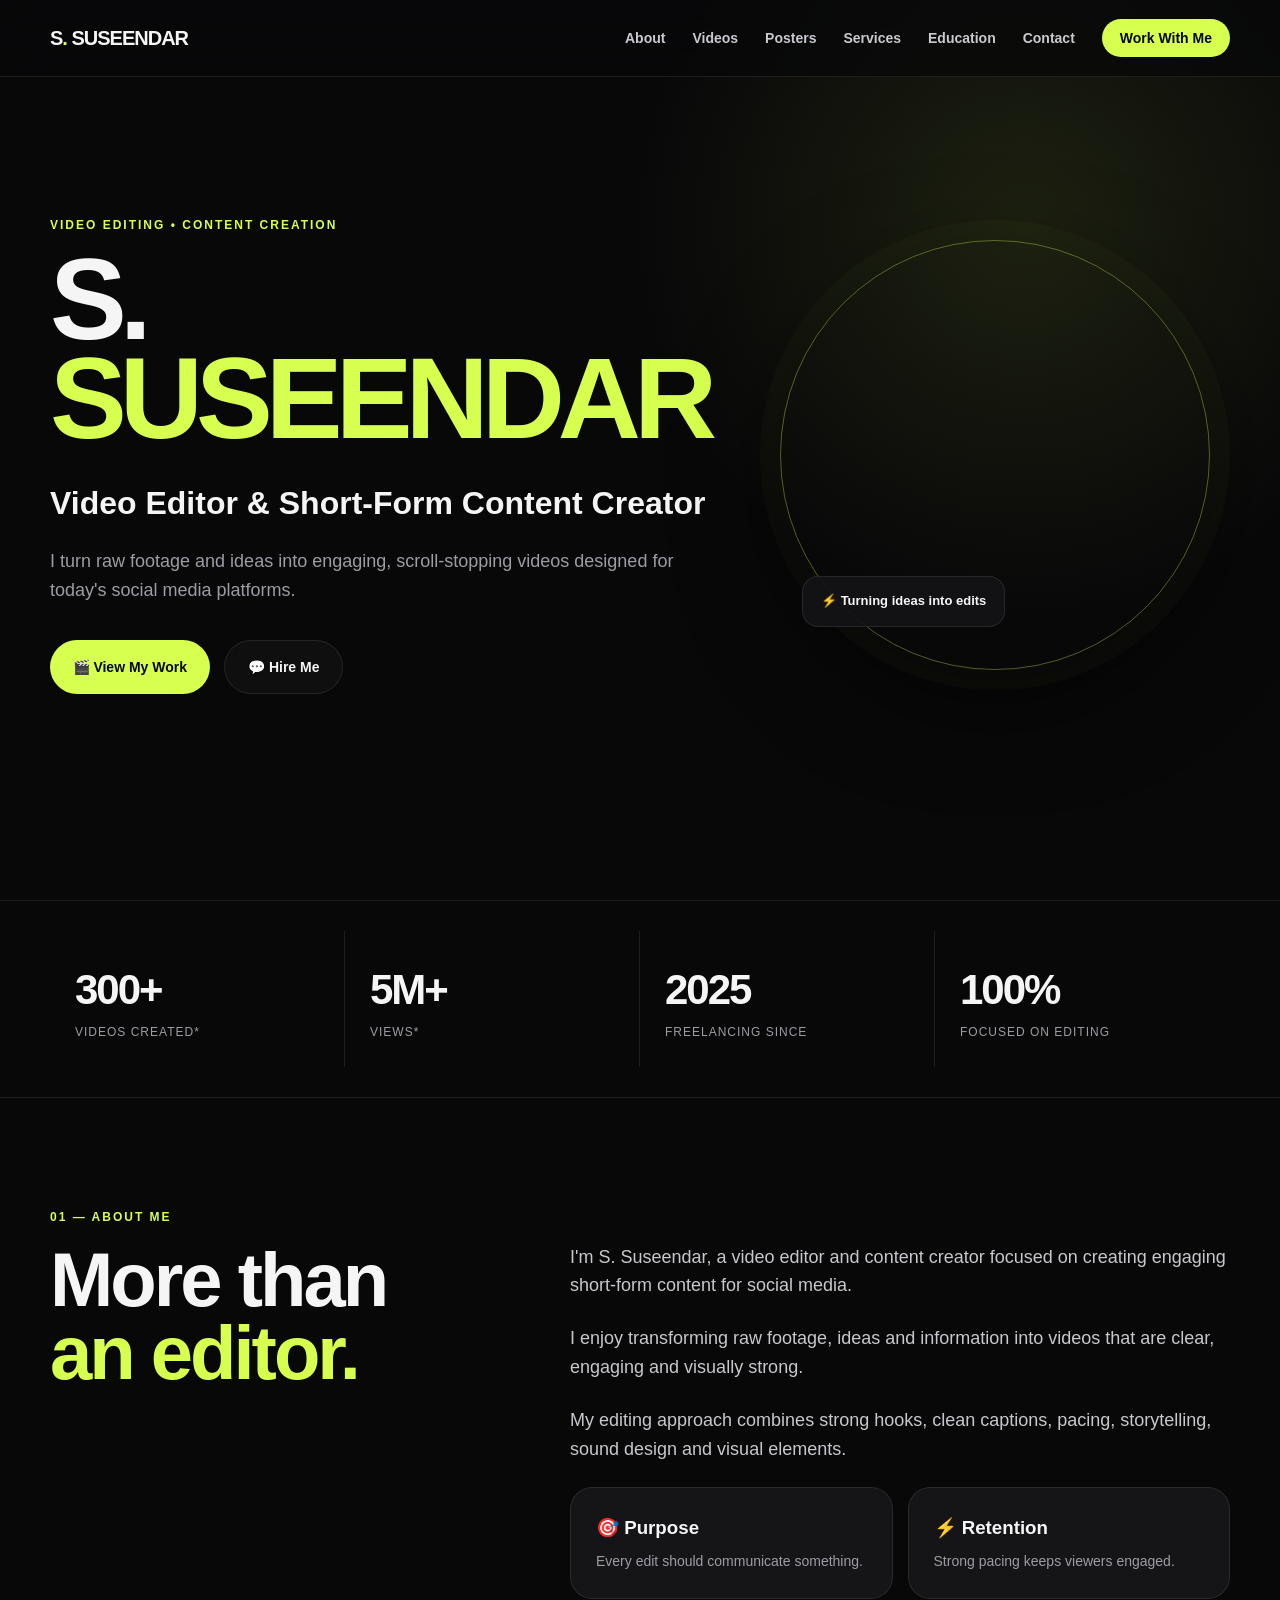
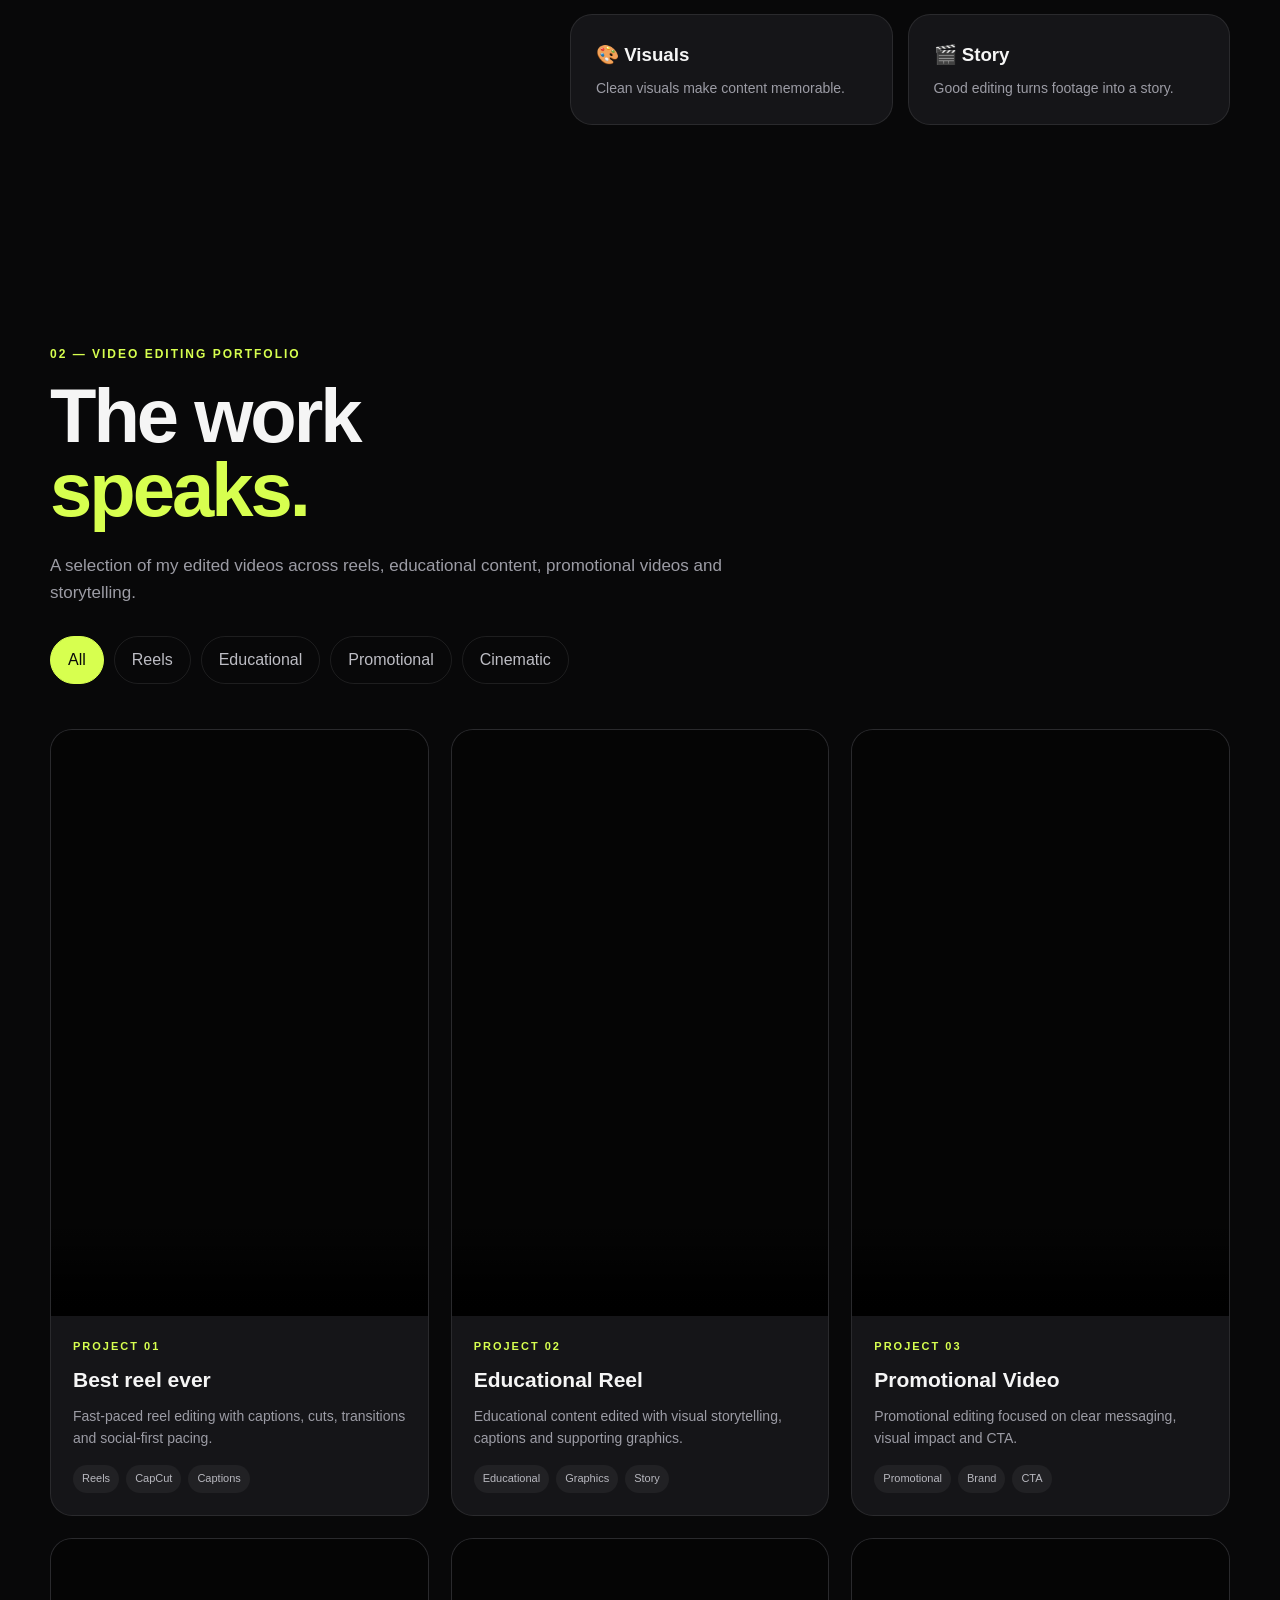
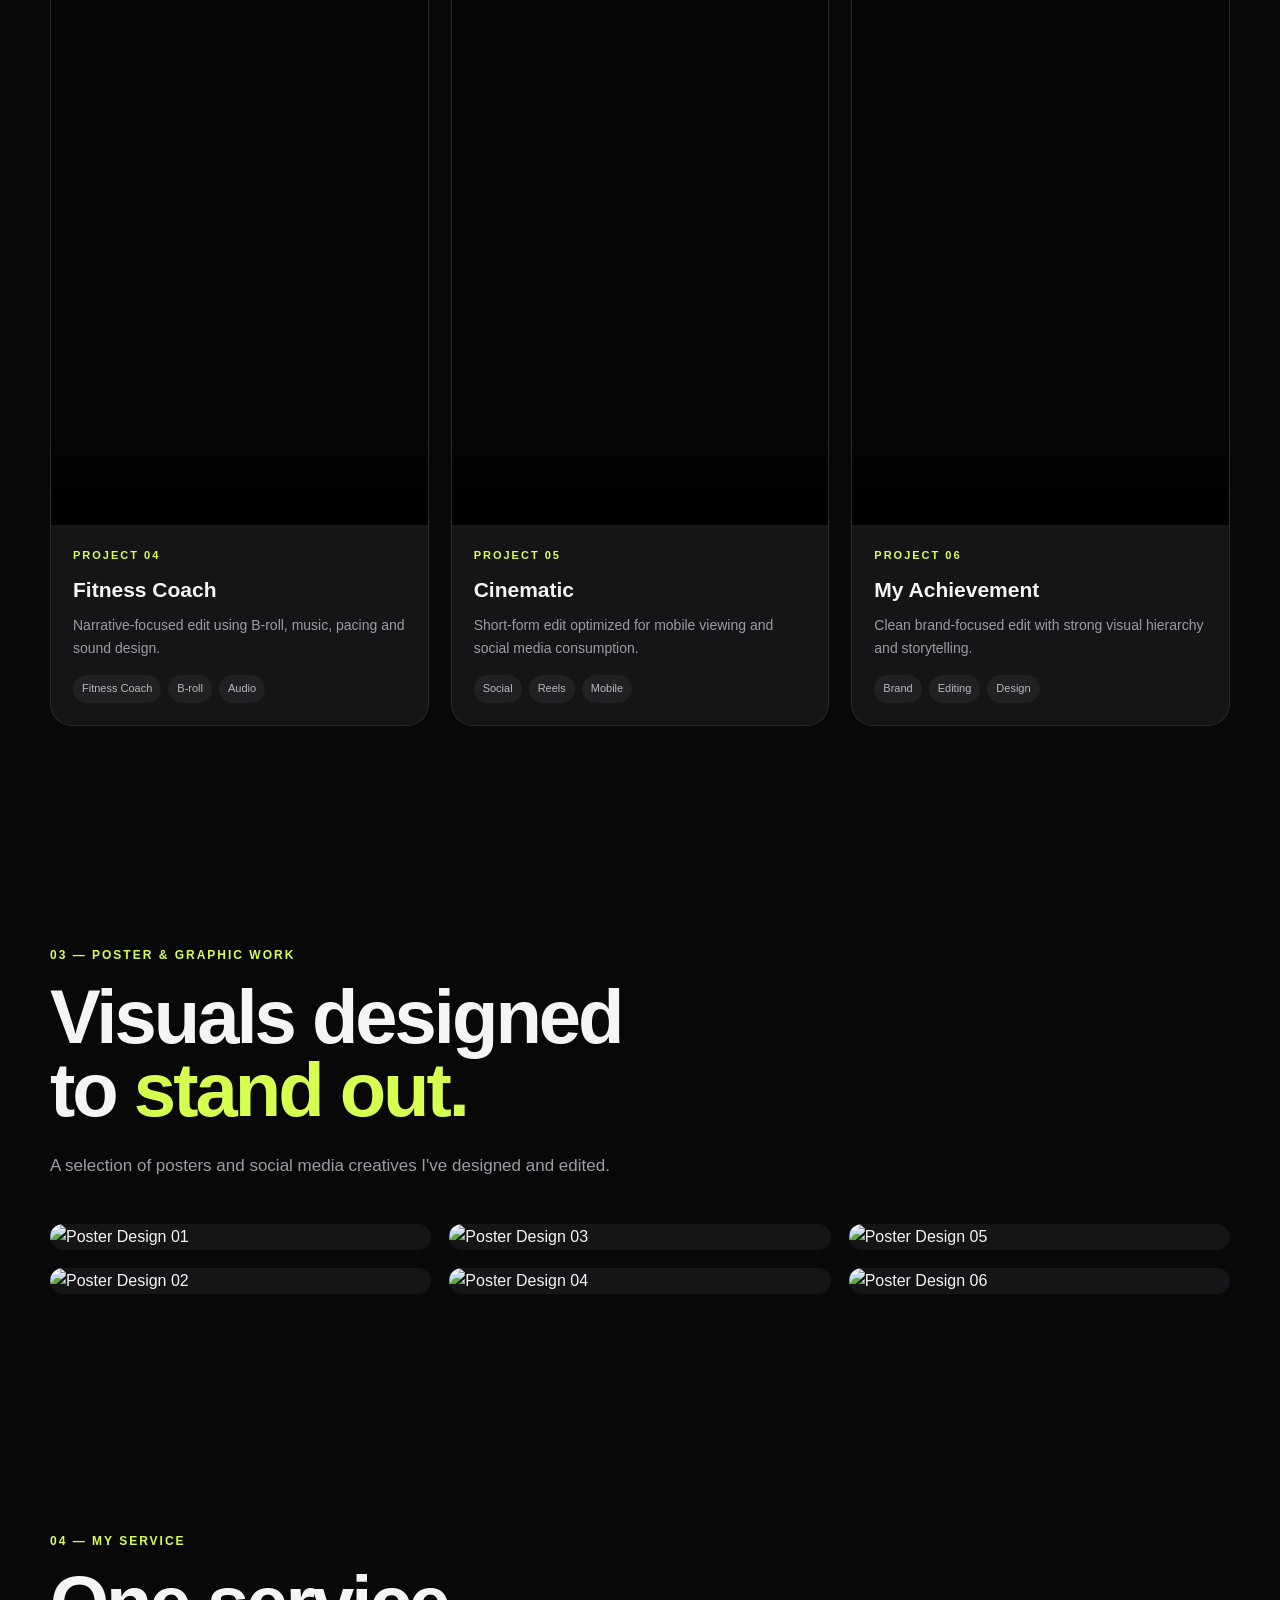
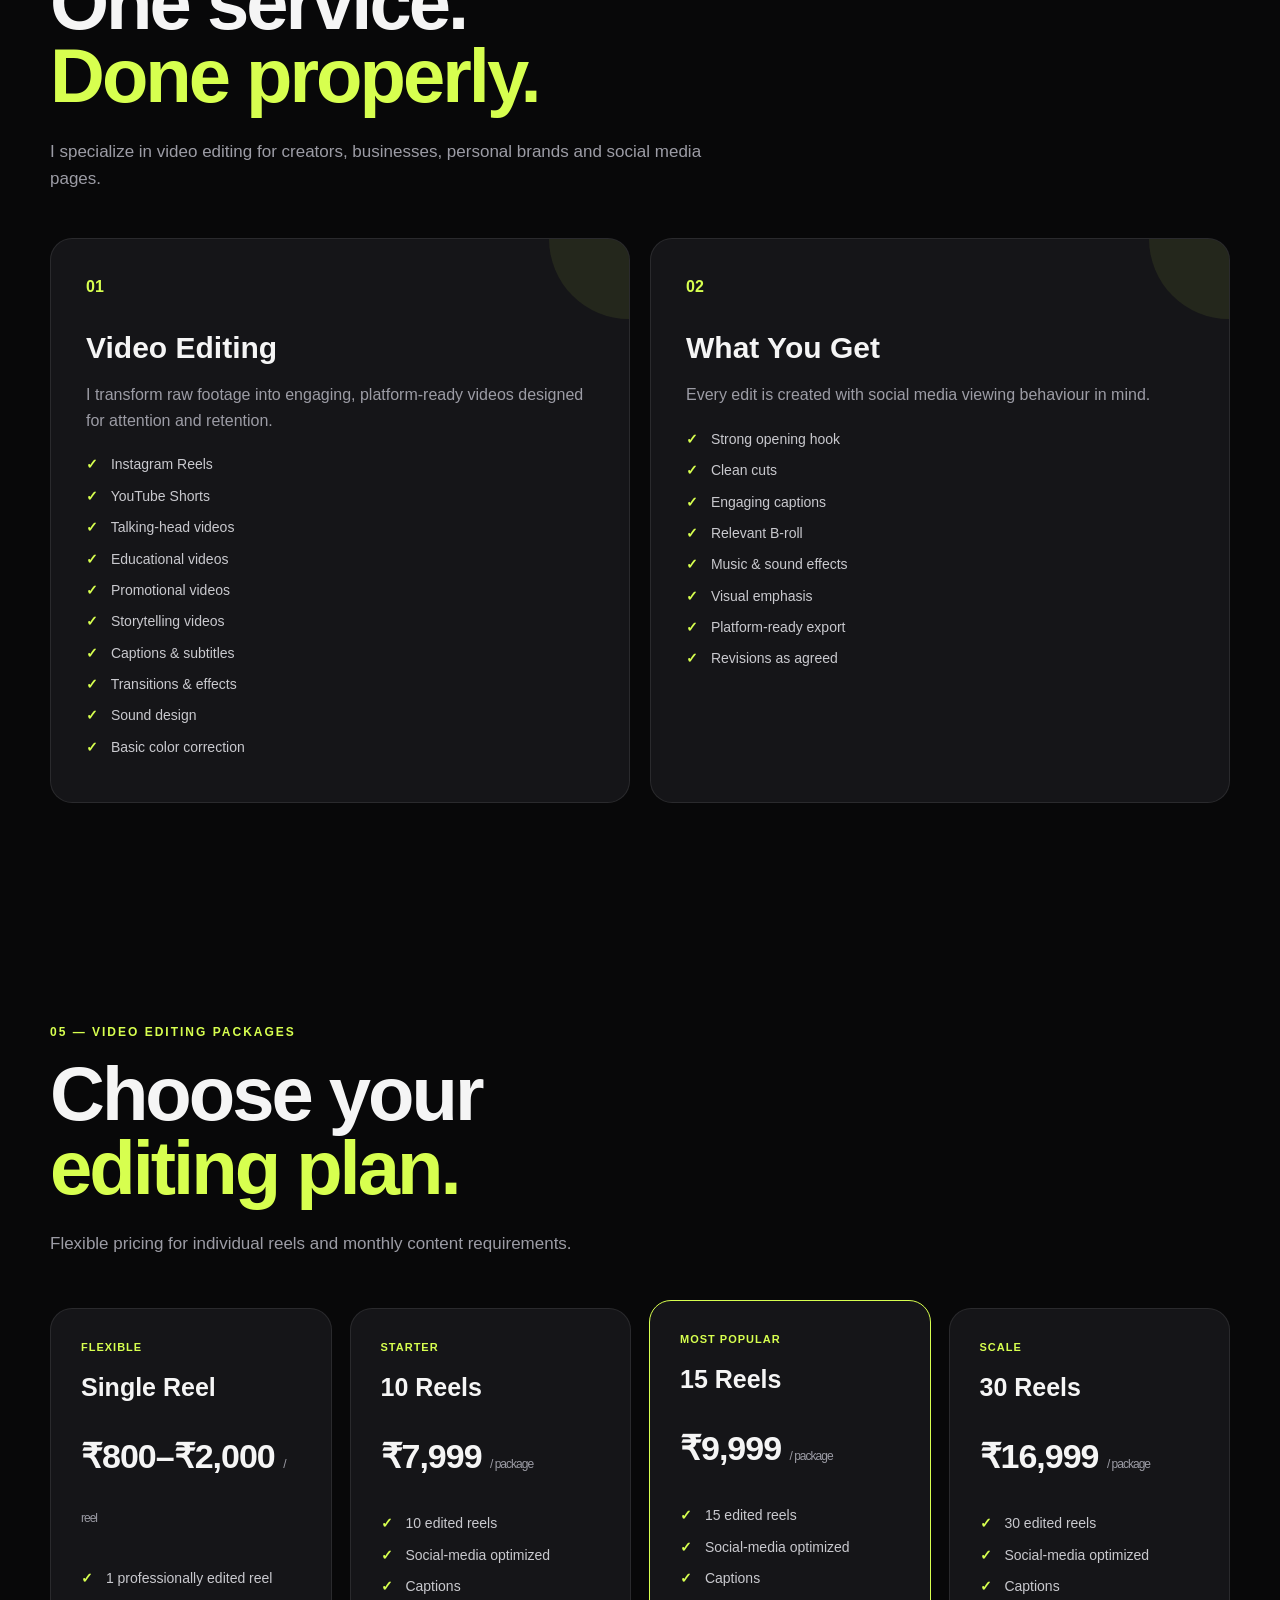
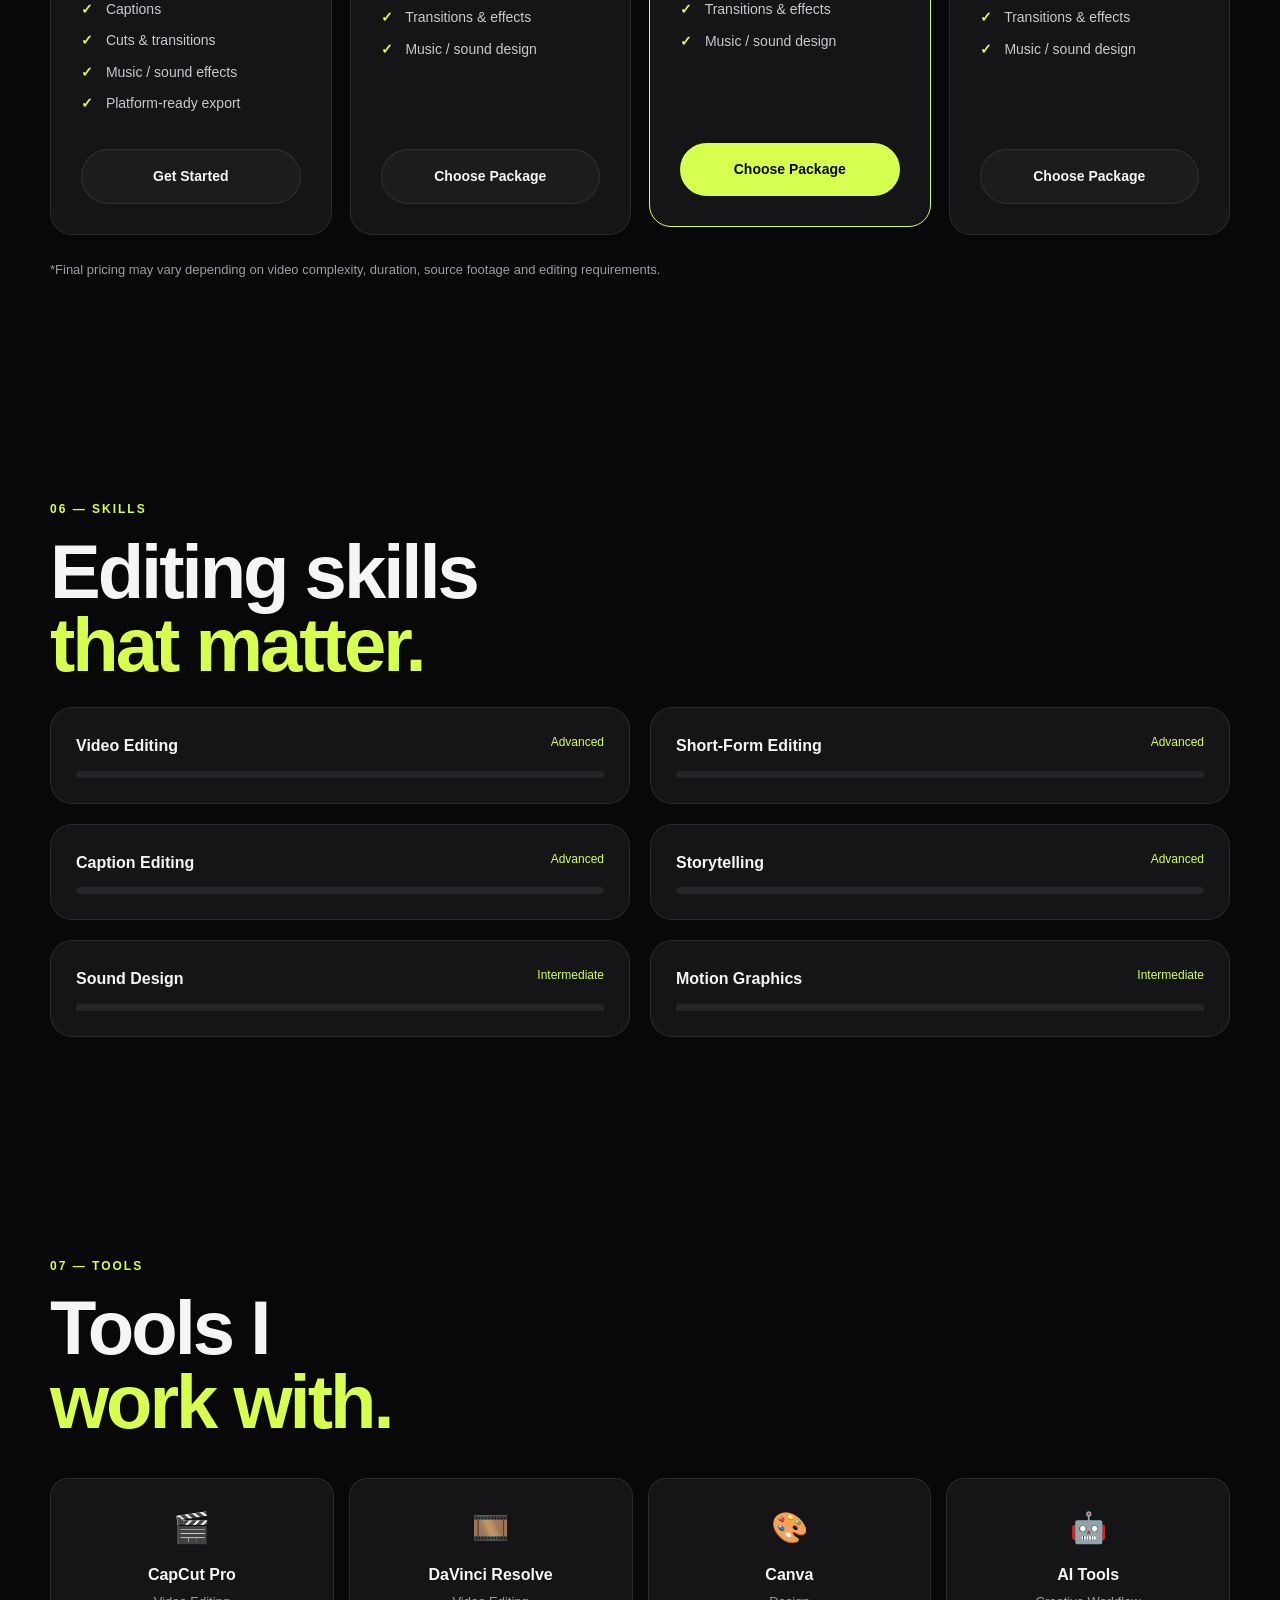
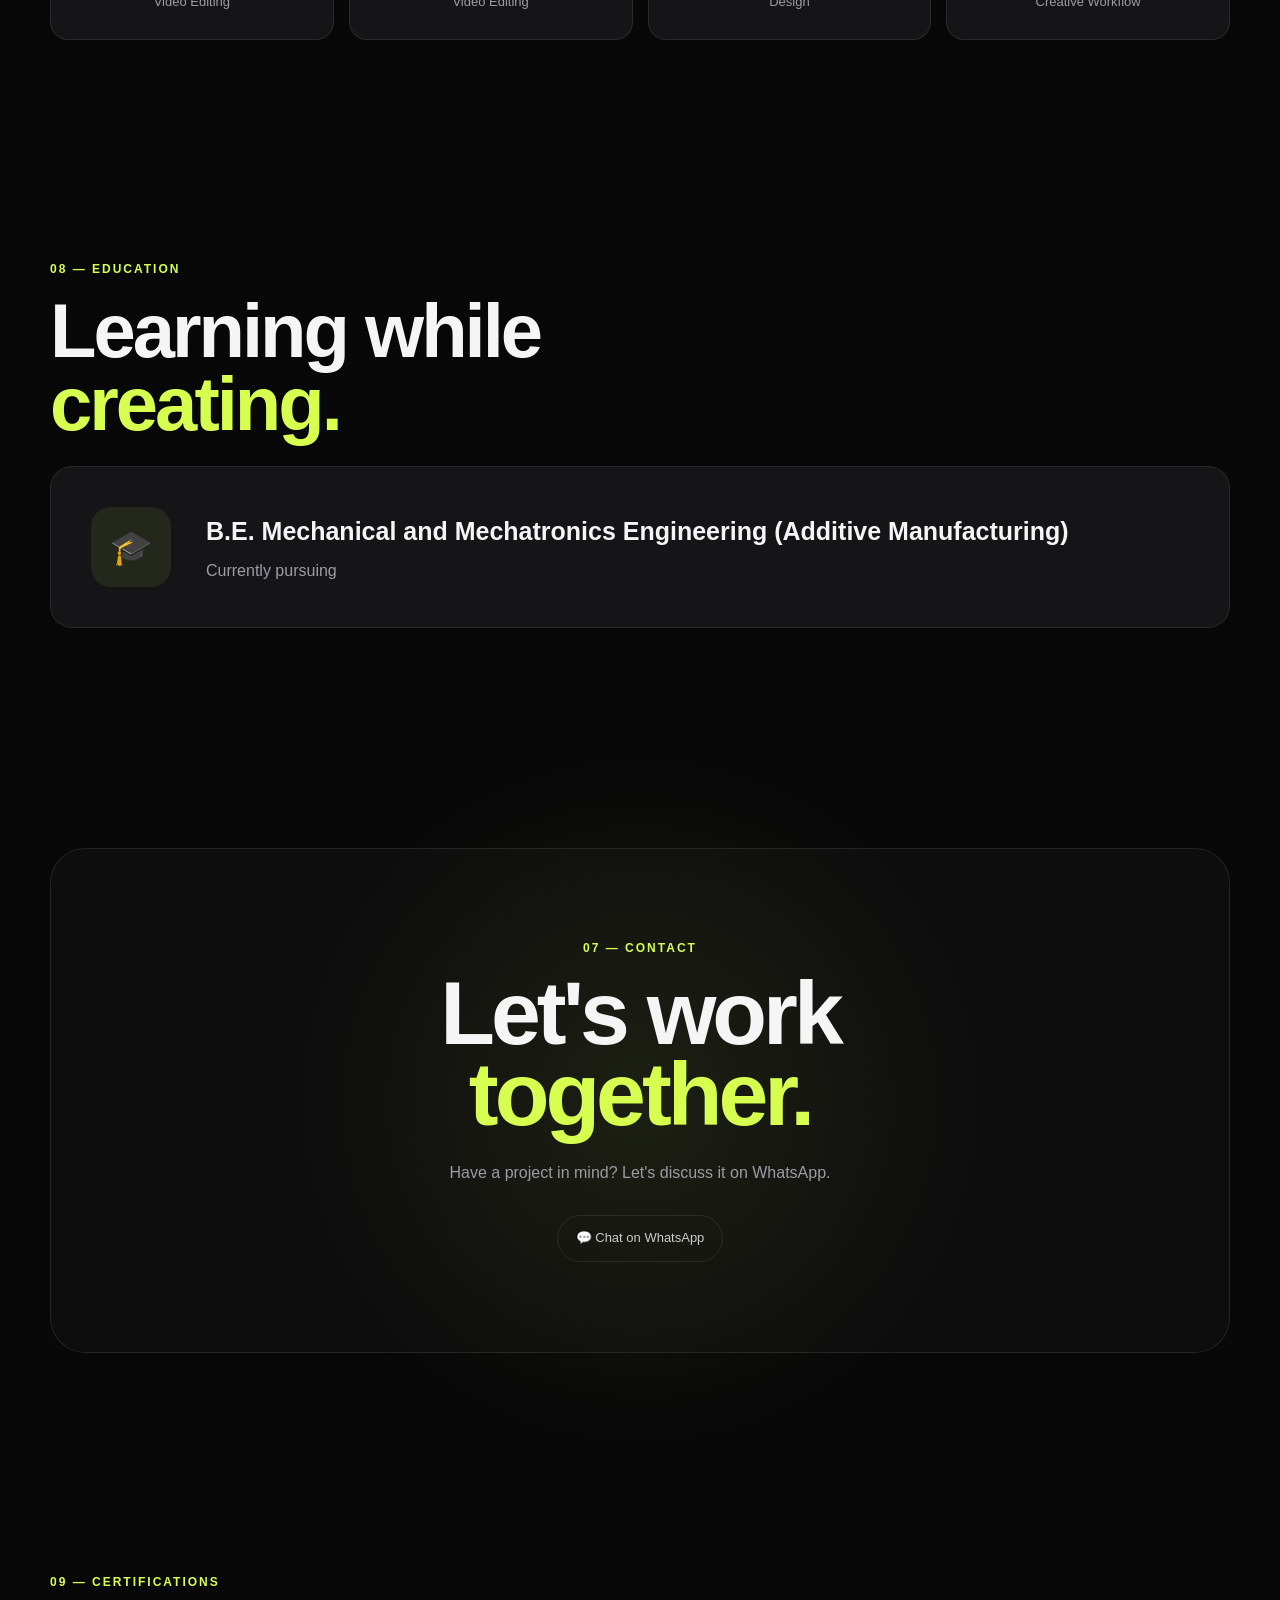
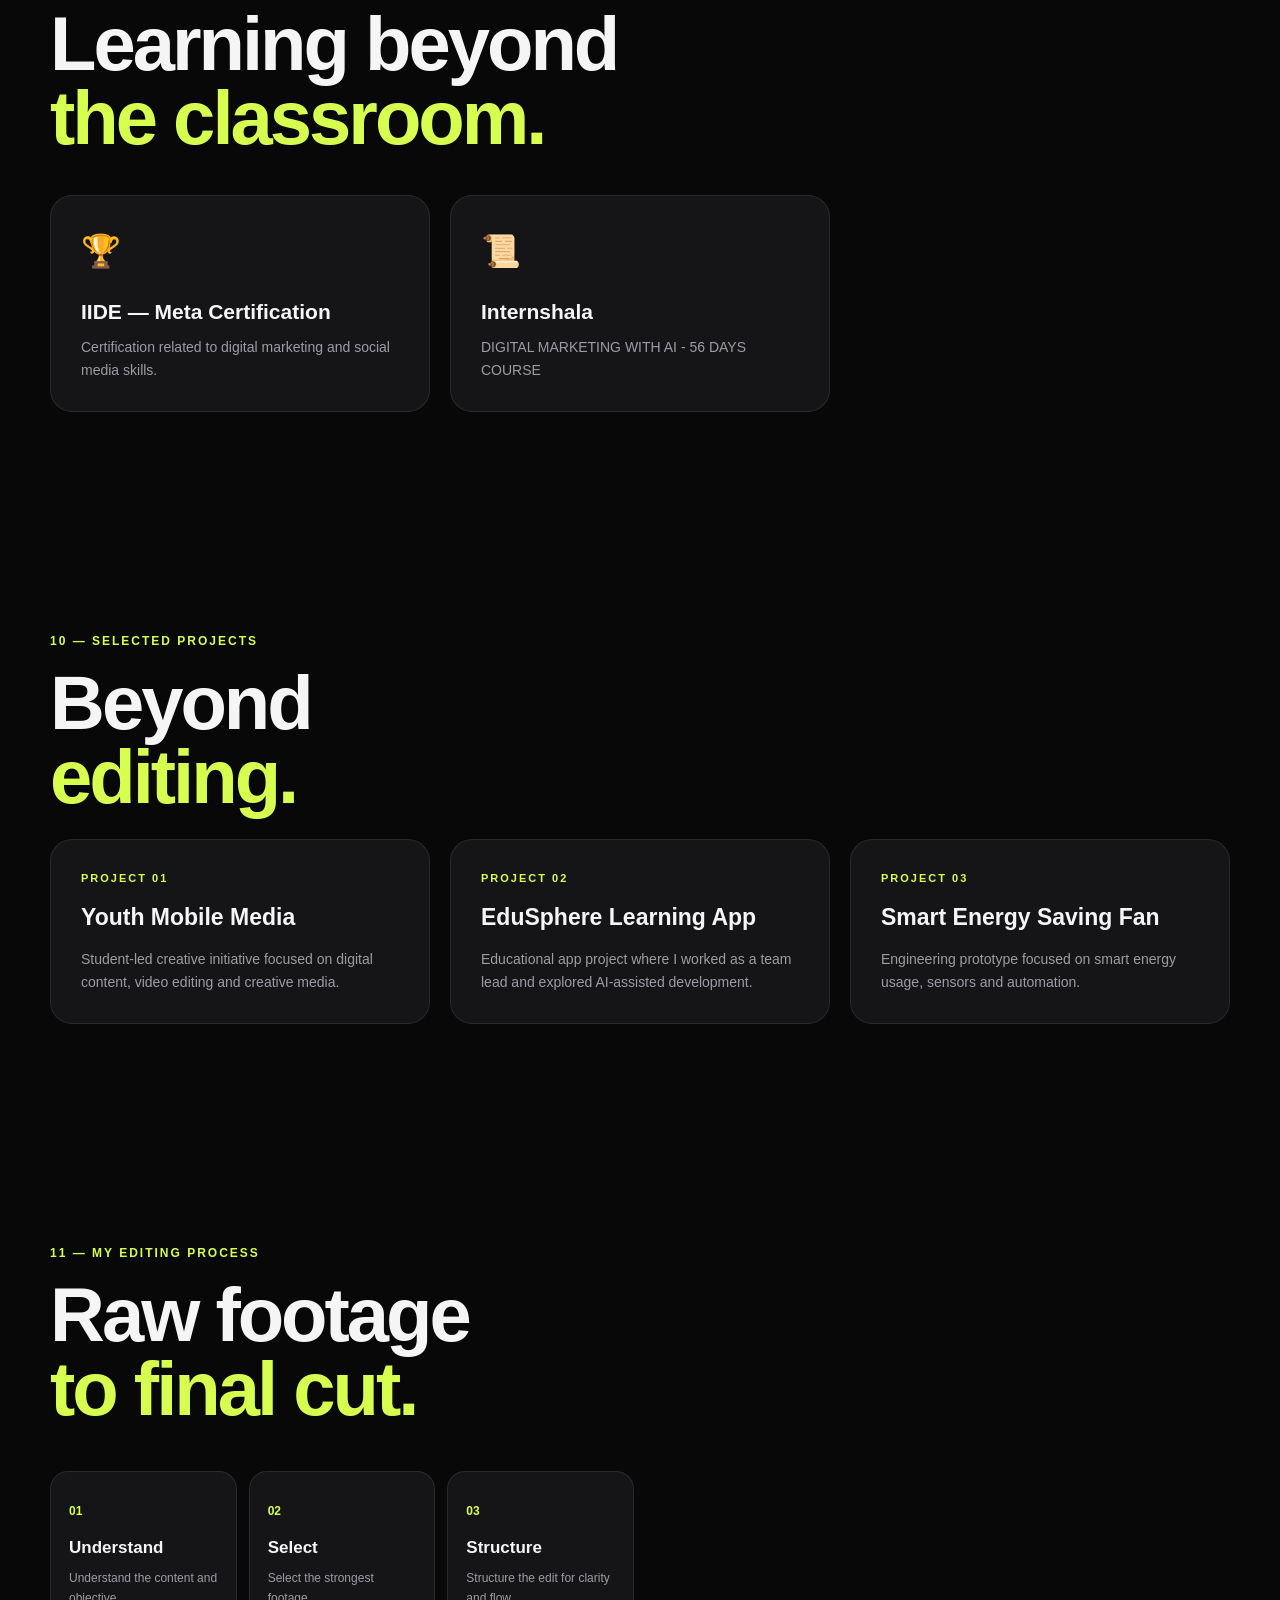
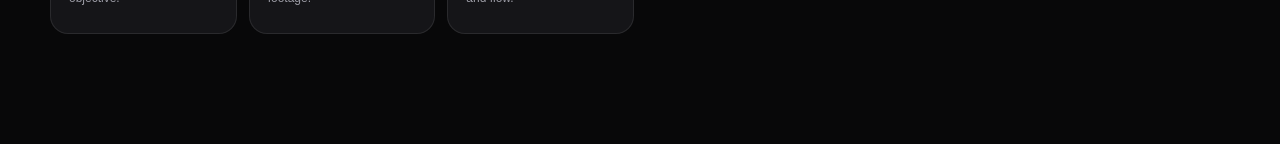
==== index.html @ 972a6d64 "Add files via upload" ====
<!DOCTYPE html>
<html lang="en">
<head>
  <meta charset="UTF-8">

  <meta
    name="viewport"
    content="width=device-width, initial-scale=1.0"
  >

  <title>S. Suseendar | Video Editor</title>

  <meta
    name="description"
    content="S. Suseendar — Video Editor and Short-Form Content Creator. View my video editing portfolio, posters, certifications, education and editing packages."
  >

  <meta name="theme-color" content="#080809">

  <style>

    /* =========================================================
       RESET
    ========================================================= */

    * {
      margin: 0;
      padding: 0;
      box-sizing: border-box;
    }

    html {
      scroll-behavior: smooth;
    }

    body {
      font-family:
        Inter,
        -apple-system,
        BlinkMacSystemFont,
        "Segoe UI",
        sans-serif;

      background: #080809;
      color: #f5f5f5;

      line-height: 1.6;

      overflow-x: hidden;
    }

    img,
    video {
      max-width: 100%;
      display: block;
    }

    a {
      color: inherit;
      text-decoration: none;
    }

    button {
      font: inherit;
    }


    /* =========================================================
       VARIABLES
    ========================================================= */

    :root {

      --bg: #080809;

      --bg-soft: #101012;

      --card: #151518;

      --card-hover: #1c1c21;

      --text: #f5f5f5;

      --muted: #9c9ca5;

      --accent: #d7ff4f;

      --accent-light: #e5ff83;

      --border: rgba(255,255,255,0.09);

      --max-width: 1180px;

      --radius: 22px;
    }


    /* =========================================================
       GLOBAL
    ========================================================= */

    .container {

      width:
        min(
          var(--max-width),
          calc(100% - 40px)
        );

      margin: auto;
    }

    section {

      padding: 110px 0;

      position: relative;
    }

    .eyebrow {

      color: var(--accent);

      text-transform: uppercase;

      letter-spacing: 2px;

      font-size: 12px;

      font-weight: 800;

      margin-bottom: 15px;
    }

    .section-title {

      font-size:
        clamp(
          40px,
          6vw,
          76px
        );

      line-height: 0.97;

      letter-spacing: -3px;

      max-width: 850px;

      margin-bottom: 25px;
    }

    .section-description {

      color: var(--muted);

      max-width: 680px;

      font-size: 17px;
    }

    .accent {
      color: var(--accent);
    }


    /* =========================================================
       NAVIGATION
    ========================================================= */

    header {

      position: fixed;

      top: 0;
      left: 0;

      width: 100%;

      z-index: 1000;

      background:
        rgba(8,8,9,0.78);

      backdrop-filter:
        blur(20px);

      -webkit-backdrop-filter:
        blur(20px);

      border-bottom:
        1px solid var(--border);
    }

    nav {

      height: 76px;

      display: flex;

      align-items: center;

      justify-content: space-between;
    }

    .logo {

      font-size: 20px;

      font-weight: 900;

      letter-spacing: -1px;
    }

    .logo span {

      color: var(--accent);
    }

    .nav-links {

      display: flex;

      align-items: center;

      gap: 27px;

      list-style: none;
    }

    .nav-links a {

      color: #c9c9cf;

      font-size: 14px;

      font-weight: 600;

      transition: 0.25s;
    }

    .nav-links a:hover {

      color: var(--accent);
    }

    .nav-cta {

      padding:
        11px 18px;

      background:
        var(--accent);

      color:
        #080809 !important;

      border-radius:
        999px;

      font-weight:
        800 !important;
    }

    .mobile-menu {

      display: none;

      border: 0;

      background: transparent;

      color: white;

      font-size: 27px;

      cursor: pointer;
    }


    /* =========================================================
       HERO
    ========================================================= */

    .hero {

      min-height: 100vh;

      display: flex;

      align-items: center;

      padding-top: 120px;

      background:
        radial-gradient(
          circle at 80% 25%,
          rgba(215,255,79,0.10),
          transparent 32%
        );
    }

    .hero-grid {

      display: grid;

      grid-template-columns:
        1.15fr
        0.85fr;

      gap: 70px;

      align-items: center;
    }

    .hero h1 {

      font-size:
        clamp(
          60px,
          9vw,
          120px
        );

      line-height: 0.86;

      letter-spacing: -7px;

      margin-bottom: 30px;
    }

    .hero h1 span {

      color:
        var(--accent);
    }

    .hero-subtitle {

      font-size:
        clamp(
          20px,
          3vw,
          32px
        );

      font-weight:
        750;

      margin-bottom:
        18px;
    }

    .hero-description {

      color:
        var(--muted);

      font-size:
        18px;

      max-width:
        650px;

      margin-bottom:
        35px;
    }

    .hero-buttons {

      display:
        flex;

      gap:
        14px;

      flex-wrap:
        wrap;
    }

    .btn {

      display:
        inline-flex;

      align-items:
        center;

      justify-content:
        center;

      padding:
        15px 23px;

      border-radius:
        999px;

      font-size:
        14px;

      font-weight:
        800;

      transition:
        transform .25s,
        background .25s;
    }

    .btn:hover {

      transform:
        translateY(-3px);
    }

    .btn-primary {

      background:
        var(--accent);

      color:
        #080809;
    }

    .btn-primary:hover {

      background:
        var(--accent-light);
    }

    .btn-secondary {

      background:
        rgba(255,255,255,0.03);

      border:
        1px solid var(--border);
    }

    .btn-secondary:hover {

      background:
        rgba(255,255,255,0.08);
    }

    .hero-photo-wrap {

      position:
        relative;

      display:
        flex;

      justify-content:
        center;
    }

    .hero-photo {

      width:
        min(
          430px,
          80vw
        );

      aspect-ratio:
        1;

      object-fit:
        cover;

      border-radius:
        50%;

      border:
        1px solid
        rgba(215,255,79,0.35);

      box-shadow:
        0 0 0 20px
        rgba(215,255,79,0.025),

        0 30px 100px
        rgba(0,0,0,0.6);
    }

    .floating-tag {

      position:
        absolute;

      bottom:
        10%;

      left:
        5%;

      padding:
        14px 18px;

      border-radius:
        16px;

      background:
        rgba(20,20,23,0.92);

      border:
        1px solid
        var(--border);

      backdrop-filter:
        blur(15px);

      font-size:
        13px;

      font-weight:
        800;
    }


    /* =========================================================
       QUICK STATS
    ========================================================= */

    .stats {

      padding:
        30px 0;

      border-top:
        1px solid
        var(--border);

      border-bottom:
        1px solid
        var(--border);
    }

    .stats-grid {

      display:
        grid;

      grid-template-columns:
        repeat(4, 1fr);
    }

    .stat {

      padding:
        25px;

      border-right:
        1px solid
        var(--border);
    }

    .stat:last-child {

      border-right:
        0;
    }

    .stat-number {

      font-size:
        42px;

      font-weight:
        900;

      letter-spacing:
        -2px;
    }

    .stat-label {

      color:
        var(--muted);

      font-size:
        12px;

      text-transform:
        uppercase;

      letter-spacing:
        1px;
    }


    /* =========================================================
       ABOUT
    ========================================================= */

    .about-grid {

      display:
        grid;

      grid-template-columns:
        .8fr
        1.2fr;

      gap:
        80px;
    }

    .about-text {

      color:
        #c7c7cd;

      font-size:
        18px;

      margin-bottom:
        24px;
    }

    .principles {

      display:
        grid;

      grid-template-columns:
        repeat(2,1fr);

      gap:
        15px;
    }

    .principle {

      padding:
        25px;

      background:
        var(--card);

      border:
        1px solid
        var(--border);

      border-radius:
        var(--radius);
    }

    .principle h3 {

      margin-bottom:
        7px;
    }

    .principle p {

      color:
        var(--muted);

      font-size:
        14px;
    }


    /* =========================================================
       VIDEO PORTFOLIO
    ========================================================= */

    .portfolio-header {

      margin-bottom:
        45px;
    }

    .filters {

      display:
        flex;

      gap:
        10px;

      flex-wrap:
        wrap;

      margin-top:
        30px;
    }

    .filter-btn {

      border:
        1px solid
        var(--border);

      background:
        transparent;

      color:
        #bdbdc4;

      padding:
        10px 17px;

      border-radius:
        999px;

      cursor:
        pointer;

      transition:
        .25s;
    }

    .filter-btn:hover,
    .filter-btn.active {

      background:
        var(--accent);

      color:
        #080809;

      border-color:
        var(--accent);
    }

    .video-grid {

      display:
        grid;

      grid-template-columns:
        repeat(3,1fr);

      gap:
        22px;
    }

    .video-card {

      background:
        var(--card);

      border:
        1px solid
        var(--border);

      border-radius:
        var(--radius);

      overflow:
        hidden;

      transition:
        transform .3s,
        background .3s;
    }

    .video-card:hover {

      transform:
        translateY(-7px);

      background:
        var(--card-hover);
    }

    .video-preview {

      position:
        relative;

      aspect-ratio:
        9 / 14;

      overflow:
        hidden;

      background:
        #050505;
    }

    .video-preview video {

      width:
        100%;

      height:
        100%;

      object-fit:
        cover;
    }

    .video-info {

      padding:
        22px;
    }

    .project-number {

      color:
        var(--accent);

      font-size:
        11px;

      font-weight:
        900;

      letter-spacing:
        2px;

      margin-bottom:
        8px;
    }

    .video-info h3 {

      font-size:
        21px;

      margin-bottom:
        8px;
    }

    .video-info p {

      color:
        var(--muted);

      font-size:
        14px;

      margin-bottom:
        16px;
    }

    .tags {

      display:
        flex;

      flex-wrap:
        wrap;

      gap:
        7px;
    }

    .tag {

      padding:
        5px 9px;

      border-radius:
        999px;

      background:
        rgba(255,255,255,.05);

      color:
        #b8b8bf;

      font-size:
        11px;
    }


    /* =========================================================
       POSTER PORTFOLIO
    ========================================================= */

    .poster-grid {

      columns:
        3 280px;

      column-gap:
        18px;
    }

    .poster-card {

      break-inside:
        avoid;

      margin-bottom:
        18px;

      position:
        relative;

      overflow:
        hidden;

      border-radius:
        var(--radius);

      background:
        var(--card);

      cursor:
        pointer;
    }

    .poster-card img {

      width:
        100%;

      transition:
        transform .5s;
    }

    .poster-card:hover img {

      transform:
        scale(1.04);
    }

    .poster-overlay {

      position:
        absolute;

      left:
        0;

      right:
        0;

      bottom:
        0;

      padding:
        35px 20px 20px;

      background:
        linear-gradient(
          transparent,
          rgba(0,0,0,.92)
        );

      opacity:
        0;

      transition:
        .3s;
    }

    .poster-card:hover
    .poster-overlay {

      opacity:
        1;
    }

    .poster-overlay h3 {

      margin-bottom:
        4px;
    }

    .poster-overlay p {

      color:
        #bbb;

      font-size:
        13px;
    }


    /* =========================================================
       SERVICES
    ========================================================= */

    .service-intro {

      max-width:
        720px;

      margin-bottom:
        45px;
    }

    .services-grid {

      display:
        grid;

      grid-template-columns:
        repeat(2,1fr);

      gap:
        20px;
    }

    .service-card {

      padding:
        35px;

      background:
        var(--card);

      border:
        1px solid
        var(--border);

      border-radius:
        var(--radius);

      position:
        relative;

      overflow:
        hidden;
    }

    .service-card::after {

      content:
        "";

      position:
        absolute;

      width:
        160px;

      height:
        160px;

      right:
        -80px;

      top:
        -80px;

      border-radius:
        50%;

      background:
        rgba(215,255,79,.08);
    }

    .service-number {

      color:
        var(--accent);

      font-weight:
        900;

      margin-bottom:
        25px;
    }

    .service-card h3 {

      font-size:
        30px;

      margin-bottom:
        10px;
    }

    .service-card p {

      color:
        var(--muted);

      margin-bottom:
        20px;
    }

    .service-list {

      list-style:
        none;

      color:
        #c9c9ce;

      font-size:
        14px;
    }

    .service-list li {

      margin:
        9px 0;
    }

    .service-list li::before {

      content:
        "✓";

      color:
        var(--accent);

      margin-right:
        9px;

      font-weight:
        900;
    }


    /* =========================================================
       PRICING
    ========================================================= */

    .pricing-grid {

      display:
        grid;

      grid-template-columns:
        repeat(4,1fr);

      gap:
        18px;
    }

    .pricing-card {

      padding:
        30px;

      background:
        var(--card);

      border:
        1px solid
        var(--border);

      border-radius:
        var(--radius);

      display:
        flex;

      flex-direction:
        column;
    }

    .pricing-card.featured {

      border-color:
        var(--accent);

      transform:
        translateY(-8px);
    }

    .pricing-label {

      color:
        var(--accent);

      font-size:
        11px;

      font-weight:
        900;

      letter-spacing:
        1px;

      text-transform:
        uppercase;
    }

    .pricing-card h3 {

      font-size:
        25px;

      margin:
        10px 0;
    }

    .price {

      font-size:
        34px;

      font-weight:
        900;

      letter-spacing:
        -1px;

      margin:
        12px 0 20px;
    }

    .price small {

      color:
        var(--muted);

      font-size:
        12px;

      font-weight:
        500;
    }

    .pricing-card .btn {

      margin-top:
        auto;

      width:
        100%;
    }

    .pricing-note {

      color:
        var(--muted);

      font-size:
        13px;

      margin-top:
        25px;
    }


    /* =========================================================
       SKILLS
    ========================================================= */

    .skills-grid {

      display:
        grid;

      grid-template-columns:
        repeat(2,1fr);

      gap:
        20px;
    }

    .skill {

      padding:
        25px;

      background:
        var(--card);

      border:
        1px solid
        var(--border);

      border-radius:
        var(--radius);
    }

    .skill-top {

      display:
        flex;

      justify-content:
        space-between;

      margin-bottom:
        12px;
    }

    .skill-name {

      font-weight:
        800;
    }

    .skill-level {

      color:
        var(--accent);

      font-size:
        12px;
    }

    .skill-bar {

      height:
        7px;

      background:
        #242429;

      border-radius:
        999px;

      overflow:
        hidden;
    }

    .skill-fill {

      height:
        100%;

      background:
        var(--accent);

      border-radius:
        inherit;
    }


    /* =========================================================
       TOOLS
    ========================================================= */

    .tools-grid {

      display:
        grid;

      grid-template-columns:
        repeat(4,1fr);

      gap:
        15px;

      margin-top:
        40px;
    }

    .tool {

      padding:
        25px;

      text-align:
        center;

      background:
        var(--card);

      border:
        1px solid
        var(--border);

      border-radius:
        18px;
    }

    .tool-icon {

      font-size:
        30px;

      margin-bottom:
        10px;
    }

    .tool span {

      color:
        var(--muted);

      font-size:
        13px;
    }


    /* =========================================================
       EDUCATION
    ========================================================= */

    .education-card {

      padding:
        40px;

      background:
        var(--card);

      border:
        1px solid
        var(--border);

      border-radius:
        var(--radius);

      display:
        grid;

      grid-template-columns:
        90px 1fr;

      gap:
        25px;

      align-items:
        center;
    }

    .education-icon {

      width:
        80px;

      height:
        80px;

      border-radius:
        20px;

      display:
        grid;

      place-items:
        center;

      background:
        rgba(215,255,79,.08);

      font-size:
        34px;
    }

    .education-card h3 {

      font-size:
        25px;

      margin-bottom:
        7px;
    }

    .education-card p {

      color:
        var(--muted);
    }


    /* =========================================================
       CERTIFICATIONS
    ========================================================= */

    .cert-grid {

      display:
        grid;

      grid-template-columns:
        repeat(3,1fr);

      gap:
        20px;

      margin-top:
        40px;
    }

    .cert-card {

      padding:
        30px;

      background:
        var(--card);

      border:
        1px solid
        var(--border);

      border-radius:
        var(--radius);
    }

    .cert-icon {

      font-size:
        32px;

      margin-bottom:
        18px;
    }

    .cert-card h3 {

      font-size:
        21px;

      margin-bottom:
        8px;
    }

    .cert-card p {

      color:
        var(--muted);

      font-size:
        14px;
    }


    /* =========================================================
       PROJECTS
    ========================================================= */

    .projects-grid {

      display:
        grid;

      grid-template-columns:
        repeat(3,1fr);

      gap:
        20px;
    }

    .project-card {

      padding:
        30px;

      background:
        var(--card);

      border:
        1px solid
        var(--border);

      border-radius:
        var(--radius);
    }

    .project-card h3 {

      margin:
        12px 0;

      font-size:
        23px;
    }

    .project-card p {

      color:
        var(--muted);

      font-size:
        14px;
    }


    /* =========================================================
       PROCESS
    ========================================================= */

    .process {

      display:
        grid;

      grid-template-columns:
        repeat(6,1fr);

      gap:
        12px;

      margin-top:
        45px;
    }

    .process-step {

      padding:
        25px 18px;

      background:
        var(--card);

      border:
        1px solid
        var(--border);

      border-radius:
        18px;
    }

    .process-step span {

      color:
        var(--accent);

      font-weight:
        900;

      font-size:
        12px;
    }

    .process-step h3 {

      margin:
        12px 0 8px;

      font-size:
        17px;
    }

    .process-step p {

      color:
        var(--muted);

      font-size:
        12px;
    }


    /* =========================================================
       EXPERIENCE
    ========================================================= */

    .timeline {

      border-left:
        1px solid
        var(--border);

      margin-top:
        45px;
    }

    .timeline-item {

      padding:
        0 0 50px 40px;

      position:
        relative;
    }

    .timeline-item::before {

      content:
        "";

      position:
        absolute;

      left:
        -6px;

      top:
        4px;

      width:
        11px;

      height:
        11px;

      border-radius:
        50%;

      background:
        var(--accent);
    }

    .timeline-date {

      color:
        var(--accent);

      font-size:
        12px;

      font-weight:
        900;

      letter-spacing:
        1px;

      text-transform:
        uppercase;
    }

    .timeline-item h3 {

      margin:
        8px 0;

      font-size:
        25px;
    }

    .timeline-item p {

      color:
        var(--muted);

      max-width:
        700px;
    }


    /* =========================================================
       ACHIEVEMENT
    ========================================================= */

    .achievement {

      padding:
        50px;

      background:
        var(--card);

      border:
        1px solid
        var(--border);

      border-radius:
        var(--radius);

      display:
        grid;

      grid-template-columns:
        .7fr
        1.3fr;

      gap:
        50px;

      align-items:
        center;
    }

    .achievement-big {

      font-size:
        clamp(
          55px,
          8vw,
          100px
        );

      line-height:
        .85;

      font-weight:
        900;

      color:
        var(--accent);
    }

    .achievement p {

      color:
        var(--muted);
    }


    /* =========================================================
       CONTACT
    ========================================================= */

    .contact {

      background:
        radial-gradient(
          circle at 50% 50%,
          rgba(215,255,79,.08),
          transparent 50%
        );
    }

    .contact-box {

      text-align:
        center;

      padding:
        90px 30px;

      border:
        1px solid
        var(--border);

      border-radius:
        35px;

      background:
        rgba(255,255,255,.025);
    }

    .contact-box h2 {

      font-size:
        clamp(
          45px,
          7vw,
          90px
        );

      line-height:
        .9;

      letter-spacing:
        -4px;

      margin-bottom:
        25px;
    }

    .contact-box p {

      color:
        var(--muted);

      max-width:
        600px;

      margin:
        0 auto 30px;
    }

    .contact-links {

      display:
        flex;

      justify-content:
        center;

      gap:
        12px;

      flex-wrap:
        wrap;

      margin-top:
        30px;
    }

    .contact-link {

      padding:
        12px 18px;

      border:
        1px solid
        var(--border);

      border-radius:
        999px;

      color:
        #ccc;

      font-size:
        13px;
    }

    .contact-link:hover {

      border-color:
        var(--accent);

      color:
        var(--accent);
    }


    /* =========================================================
       FOOTER
    ========================================================= */

    footer {

      padding:
        50px 0 30px;

      border-top:
        1px solid
        var(--border);
    }

    .footer-grid {

      display:
        flex;

      justify-content:
        space-between;

      gap:
        30px;

      align-items:
        flex-start;
    }

    .footer-brand {

      max-width:
        350px;
    }

    .footer-brand h3 {

      margin-bottom:
        8px;
    }

    .footer-brand p {

      color:
        var(--muted);

      font-size:
        13px;
    }

    .footer-links {

      display:
        flex;

      gap:
        20px;

      flex-wrap:
        wrap;

      color:
        var(--muted);

      font-size:
        13px;
    }

    .copyright {

      margin-top:
        40px;

      padding-top:
        20px;

      border-top:
        1px solid
        var(--border);

      color:
        #66666d;

      font-size:
        12px;
    }


    /* =========================================================
       POSTER MODAL
    ========================================================= */

    .modal {

      position:
        fixed;

      inset:
        0;

      z-index:
        2000;

      display:
        none;

      align-items:
        center;

      justify-content:
        center;

      background:
        rgba(0,0,0,.94);

      padding:
        30px;
    }

    .modal.active {

      display:
        flex;
    }

    .modal img {

      max-height:
        90vh;

      max-width:
        90vw;

      border-radius:
        15px;
    }

    .modal-close {

      position:
        fixed;

      top:
        25px;

      right:
        30px;

      width:
        45px;

      height:
        45px;

      border:
        1px solid
        var(--border);

      background:
        #111;

      color:
        white;

      border-radius:
        50%;

      cursor:
        pointer;

      font-size:
        20px;
    }


    /* =========================================================
       RESPONSIVE
    ========================================================= */

    @media (max-width: 1100px) {

      .pricing-grid {

        grid-template-columns:
          repeat(2,1fr);
      }

      .tools-grid {

        grid-template-columns:
          repeat(2,1fr);
      }

      .process {

        grid-template-columns:
          repeat(3,1fr);
      }

    }


    @media (max-width: 1000px) {

      .hero-grid,
      .about-grid {

        grid-template-columns:
          1fr;
      }

      .hero-photo-wrap {

        order:
          -1;
      }

      .video-grid {

        grid-template-columns:
          repeat(2,1fr);
      }

      .stats-grid {

        grid-template-columns:
          repeat(2,1fr);
      }

      .stat:nth-child(2) {

        border-right:
          0;
      }

      .services-grid,
      .projects-grid,
      .cert-grid {

        grid-template-columns:
          repeat(2,1fr);
      }

      .achievement {

        grid-template-columns:
          1fr;
      }

    }


    @media (max-width: 700px) {

      .container {

        width:
          min(
            100% - 28px,
            var(--max-width)
          );
      }

      section {

        padding:
          75px 0;
      }

      .nav-links {

        position:
          fixed;

        top:
          76px;

        left:
          0;

        right:
          0;

        background:
          rgba(8,8,9,.98);

        display:
          none;

        flex-direction:
          column;

        padding:
          30px;

        border-bottom:
          1px solid
          var(--border);
      }

      .nav-links.open {

        display:
          flex;
      }

      .mobile-menu {

        display:
          block;
      }

      .nav-cta {

        display:
          none;
      }

      .hero {

        padding-top:
          110px;
      }

      .hero h1 {

        letter-spacing:
          -4px;
      }

      .hero-photo {

        width:
          280px;
      }

      .video-grid,
      .services-grid,
      .projects-grid,
      .cert-grid,
      .skills-grid {

        grid-template-columns:
          1fr;
      }

      .pricing-grid {

        grid-template-columns:
          1fr;
      }

      .pricing-card.featured {

        transform:
          none;
      }

      .stats-grid {

        grid-template-columns:
          1fr 1fr;
      }

      .stat {

        border-bottom:
          1px solid
          var(--border);
      }

      .principles {

        grid-template-columns:
          1fr;
      }

      .process {

        grid-template-columns:
          1fr 1fr;
      }

      .achievement {

        padding:
          30px;
      }

      .education-card {

        grid-template-columns:
          1fr;
      }

      .footer-grid {

        flex-direction:
          column;
      }

      .section-title {

        letter-spacing:
          -2px;
      }

    }


    @media (max-width: 450px) {

      .process {

        grid-template-columns:
          1fr;
      }

      .stats-grid {

        grid-template-columns:
          1fr;
      }

      .stat {

        border-right:
          0 !important;
      }

      .tools-grid {

        grid-template-columns:
          1fr 1fr;
      }

    }
/* ==============================
   SCROLL REVEAL ANIMATION
============================== */

.reveal {
  opacity: 0;
  transform: translateY(50px);
  transition: opacity 0.8s ease, transform 0.8s ease;
}

.reveal.show {
  opacity: 1;
  transform: translateY(0);
}


/* ==============================
   HERO ANIMATION
============================== */

.hero .eyebrow,
.hero h1,
.hero-subtitle,
.hero-description,
.hero-buttons,
.hero-photo-wrap {
  opacity: 0;
  transform: translateY(30px);
  animation: heroAppear 0.8s ease forwards;
}

.hero .eyebrow {
  animation-delay: 0.1s;
}

.hero h1 {
  animation-delay: 0.2s;
}

.hero-subtitle {
  animation-delay: 0.3s;
}

.hero-description {
  animation-delay: 0.4s;
}

.hero-buttons {
  animation-delay: 0.5s;
}

.hero-photo-wrap {
  animation: heroPhotoAppear 1s ease 0.3s forwards;
}

@keyframes heroAppear {
  to {
    opacity: 1;
    transform: translateY(0);
  }
}

@keyframes heroPhotoAppear {
  from {
    opacity: 0;
    transform: translateX(50px) scale(0.95);
  }

  to {
    opacity: 1;
    transform: translateX(0) scale(1);
  }
}


/* ==============================
   CARD HOVER
============================== */

.video-card,
.poster-card,
.service-card,
.pricing-card,
.project-card,
.cert-card,
.process-step,
.tool {
  transition:
    transform 0.35s ease,
    box-shadow 0.35s ease;
}

.video-card:hover,
.poster-card:hover,
.service-card:hover,
.pricing-card:hover,
.project-card:hover,
.cert-card:hover,
.process-step:hover,
.tool:hover {
  transform: translateY(-8px);
}


/* ==============================
   POSTER IMAGE ZOOM
============================== */

.poster-card {
  overflow: hidden;
}

.poster-card img {
  transition: transform 0.5s ease;
}

.poster-card:hover img {
  transform: scale(1.07);
}


/* ==============================
   BUTTON
============================== */

.btn {
  transition: transform 0.3s ease, box-shadow 0.3s ease;
}

.btn:hover {
  transform: translateY(-4px) scale(1.02);
}


/* ==============================
   FLOATING TAG
============================== */

.floating-tag {
  animation: floating 3s ease-in-out infinite;
}

@keyframes floating {
  0%,
  100% {
    transform: translateY(0);
  }

  50% {
    transform: translateY(-8px);
  }
}


/* ==============================
   SKILL BAR
============================== */

.skill-fill {
  transform: scaleX(0);
  transform-origin: left;
}

.skill-fill.show {
  animation: skillBar 1.5s ease forwards;
}

@keyframes skillBar {
  from {
    transform: scaleX(0);
  }

  to {
    transform: scaleX(1);
  }
}


/* ==============================
   NAVIGATION UNDERLINE
============================== */

.nav-links a:not(.nav-cta) {
  position: relative;
}

.nav-links a:not(.nav-cta)::after {
  content: "";
  position: absolute;
  left: 0;
  bottom: -5px;
  width: 0;
  height: 2px;
  transition: width 0.3s ease;
}

.nav-links a:not(.nav-cta):hover::after {
  width: 100%;
}
  </style>

</head>


<body>


  <!-- =======================================================
       NAVIGATION
  ======================================================== -->

  <header>

    <nav class="container">

      <a href="#home" class="logo">
        S<span>.</span> SUSEENDAR
      </a>

      <button
        class="mobile-menu"
        id="mobileMenu"
        aria-label="Open menu"
      >
        ☰
      </button>

      <ul
        class="nav-links"
        id="navLinks"
      >

        <li>
          <a href="#about">About</a>
        </li>

        <li>
          <a href="#videos">Videos</a>
        </li>

        <li>
          <a href="#posters">Posters</a>
        </li>

        <li>
          <a href="#services">Services</a>
        </li>

        <li>
          <a href="#education">Education</a>
        </li>

        <li>
          <a href="#contact">Contact</a>
        </li>

        <li>

          <a
            class="nav-cta"
            href="https://wa.me/917397150268?text=Hi%20Suseendar%2C%20I%20would%20like%20to%20discuss%20my%20project"
            target="_blank"
          >
            Work With Me
          </a>

        </li>

      </ul>

    </nav>

  </header>



  <!-- =======================================================
       HERO
  ======================================================== -->

  <main>

    <section
      class="hero"
      id="home"
    >

      <div class="container hero-grid">


        <div>

          <div class="eyebrow">
            Video Editing • Content Creation
          </div>


          <h1>

            S.<br>

            <span>SUSEENDAR</span>

          </h1>


          <div class="hero-subtitle">

            Video Editor & Short-Form Content Creator

          </div>


          <p class="hero-description">

            I turn raw footage and ideas into engaging,
            scroll-stopping videos designed for today's
            social media platforms.

          </p>


          <div class="hero-buttons">


            <a
              href="#videos"
              class="btn btn-primary"
            >
              🎬 View My Work
            </a>


            <a
              href="https://wa.me/917397150268?text=Hi%20Suseendar%2C%20I%20would%20like%20to%20discuss%20my%20project"
              target="_blank"
              class="btn btn-secondary"
            >
              💬 Hire Me
            </a>


          </div>

        </div>



        <div class="hero-photo-wrap">


          <!--
            REPLACE THIS IMAGE WITH YOUR PHOTO

            assets/profile.jpg
          -->

          <img
            src="C:\Users\yuvan\OneDrive\Desktop\Documents\susipersonalportfolio\images\portofoliophoto.jpeg"
            alt="S. Suseendar"
            class="hero-photo"
          >


          <div class="floating-tag">

            ⚡ Turning ideas into edits

          </div>


        </div>

      </div>

    </section>



    <!-- =====================================================
         QUICK STATS
    ====================================================== -->

    <section class="stats">

      <div class="container stats-grid">


        <div class="stat">

          <div class="stat-number">
            300+
          </div>

          <div class="stat-label">
            Videos Created*
          </div>

        </div>


        <div class="stat">

          <div class="stat-number">
            5M+
          </div>

          <div class="stat-label">
            Views*
          </div>

        </div>


        <div class="stat">

          <div class="stat-number">
            2025
          </div>

          <div class="stat-label">
            Freelancing Since
          </div>

        </div>


        <div class="stat">

          <div class="stat-number">
            100%
          </div>

          <div class="stat-label">
            Focused On Editing
          </div>

        </div>


      </div>

    </section>



    <!-- =====================================================
         ABOUT
    ====================================================== -->

    <section id="about">

      <div class="container">


        <div class="eyebrow">
          01 — About Me
        </div>


        <div class="about-grid">


          <div>

            <h2 class="section-title">

              More than<br>

              <span class="accent">
                an editor.
              </span>

            </h2>

          </div>


          <div>


            <p class="about-text">

              I'm S. Suseendar, a video editor and
              content creator focused on creating
              engaging short-form content for social
              media.

            </p>


            <p class="about-text">

              I enjoy transforming raw footage,
              ideas and information into videos that
              are clear, engaging and visually strong.

            </p>


            <p class="about-text">

              My editing approach combines strong hooks,
              clean captions, pacing, storytelling,
              sound design and visual elements.

            </p>


            <div class="principles">


              <div class="principle">

                <h3>
                  🎯 Purpose
                </h3>

                <p>
                  Every edit should communicate something.
                </p>

              </div>


              <div class="principle">

                <h3>
                  ⚡ Retention
                </h3>

                <p>
                  Strong pacing keeps viewers engaged.
                </p>

              </div>


              <div class="principle">

                <h3>
                  🎨 Visuals
                </h3>

                <p>
                  Clean visuals make content memorable.
                </p>

              </div>


              <div class="principle">

                <h3>
                  🎬 Story
                </h3>

                <p>
                  Good editing turns footage into a story.
                </p>

              </div>


            </div>


          </div>


        </div>

      </div>

    </section>



    <!-- =====================================================
         VIDEO PORTFOLIO
    ====================================================== -->

    <section id="videos">

      <div class="container">


        <div class="portfolio-header">


          <div class="eyebrow">
            02 — Video Editing Portfolio
          </div>


          <h2 class="section-title">

            The work<br>

            <span class="accent">
              speaks.
            </span>

          </h2>


          <p class="section-description">

            A selection of my edited videos across
            reels, educational content, promotional
            videos and storytelling.

          </p>


          <div class="filters">


            <button
              class="filter-btn active"
              data-filter="all"
            >
              All
            </button>


            <button
              class="filter-btn"
              data-filter="reels"
            >
              Reels
            </button>


            <button
              class="filter-btn"
              data-filter="educational"
            >
              Educational
            </button>


            <button
              class="filter-btn"
              data-filter="promotional"
            >
              Promotional
            </button>


            <button
              class="filter-btn"
              data-filter="storytelling"
            >
              Cinematic
            </button>


          </div>


        </div>



        <div class="video-grid">


          <!-- VIDEO 01 -->

          <article
            class="video-card"
            data-category="reels"
          >

            <div class="video-preview">

              <video
                src="C:\Users\yuvan\OneDrive\Desktop\Documents\susipersonalportfolio\videos\Best ever reel.mp4"
                poster="C:\Users\yuvan\OneDrive\Desktop\Documents\susipersonalportfolio\images\best video thumbnail.jpeg"
                controls
                playsinline
                preload="metadata"
              ></video>

            </div>


            <div class="video-info">

              <div class="project-number">
                PROJECT 01
              </div>

              <h3>
                Best reel ever
              </h3>

              <p>

                Fast-paced reel editing with
                captions, cuts, transitions and
                social-first pacing.

              </p>


              <div class="tags">

                <span class="tag">
                  Reels
                </span>

                <span class="tag">
                  CapCut
                </span>

                <span class="tag">
                  Captions
                </span>

              </div>

            </div>

          </article>



          <!-- VIDEO 02 -->

          <article
            class="video-card"
            data-category="educational"
          >

            <div class="video-preview">

              <video
                src="C:\Users\yuvan\OneDrive\Desktop\Documents\susipersonalportfolio\videos\educational.mp4"
                poster="C:\Users\yuvan\OneDrive\Desktop\Documents\susipersonalportfolio\images\education thumbnail.jpeg"
                controls
                playsinline
                preload="metadata"
              ></video>

            </div>


            <div class="video-info">

              <div class="project-number">
                PROJECT 02
              </div>

              <h3>
                Educational Reel
              </h3>

              <p>

                Educational content edited
                with visual storytelling,
                captions and supporting graphics.

              </p>


              <div class="tags">

                <span class="tag">
                  Educational
                </span>

                <span class="tag">
                  Graphics
                </span>

                <span class="tag">
                  Story
                </span>

              </div>

            </div>

          </article>



          <!-- VIDEO 03 -->

          <article
            class="video-card"
            data-category="promotional"
          >

            <div class="video-preview">

              <video
                src="C:\Users\yuvan\OneDrive\Desktop\Documents\susipersonalportfolio\videos\promotional.mp4"
                poster="C:\Users\yuvan\OneDrive\Desktop\Documents\susipersonalportfolio\images\promotional thumbnail.jpeg"
                controls
                playsinline
                preload="metadata"
              ></video>

            </div>


            <div class="video-info">

              <div class="project-number">
                PROJECT 03
              </div>

              <h3>
                Promotional Video
              </h3>

              <p>

                Promotional editing focused
                on clear messaging, visual
                impact and CTA.

              </p>


              <div class="tags">

                <span class="tag">
                  Promotional
                </span>

                <span class="tag">
                  Brand
                </span>

                <span class="tag">
                  CTA
                </span>

              </div>

            </div>

          </article>



          <!-- VIDEO 04 -->

          <article
            class="video-card"
            data-category="storytelling"
          >

            <div class="video-preview">

              <video
                src="C:\Users\yuvan\OneDrive\Desktop\Documents\susipersonalportfolio\videos\fitness.mp4"
                poster="C:\Users\yuvan\OneDrive\Desktop\Documents\susipersonalportfolio\images\fitness coach thumbnail.jpeg"
                controls
                playsinline
                preload="metadata"
              ></video>

            </div>


            <div class="video-info">

              <div class="project-number">
                PROJECT 04
              </div>

              <h3>
                Fitness Coach
              </h3>

              <p>

                Narrative-focused edit using
                B-roll, music, pacing and
                sound design.

              </p>


              <div class="tags">

                <span class="tag">
                  Fitness Coach
                </span>

                <span class="tag">
                  B-roll
                </span>

                <span class="tag">
                  Audio
                </span>

              </div>

            </div>

          </article>



          <!-- VIDEO 05 -->

          <article
            class="video-card"
            data-category="reels"
          >

            <div class="video-preview">

              <video
                src="C:\Users\yuvan\OneDrive\Desktop\Documents\susipersonalportfolio\videos\cinematic.mp4"
                poster="C:\Users\yuvan\OneDrive\Desktop\Documents\susipersonalportfolio\images\cinematic thumbnail.jpeg"
                controls
                playsinline
                preload="metadata"
              ></video>

            </div>


            <div class="video-info">

              <div class="project-number">
                PROJECT 05
              </div>

              <h3>
                Cinematic
              </h3>

              <p>

                Short-form edit optimized
                for mobile viewing and
                social media consumption.

              </p>


              <div class="tags">

                <span class="tag">
                  Social
                </span>

                <span class="tag">
                  Reels
                </span>

                <span class="tag">
                  Mobile
                </span>

              </div>

            </div>

          </article>



          <!-- VIDEO 06 -->

          <article
            class="video-card"
            data-category="promotional"
          >

            <div class="video-preview">

              <video
                src="C:\Users\yuvan\OneDrive\Desktop\Documents\susipersonalportfolio\videos\achivement.mp4"
                poster="C:\Users\yuvan\OneDrive\Desktop\Documents\susipersonalportfolio\images\achievement thumbnail.jpeg"
                controls
                playsinline
                preload="metadata"
              ></video>

            </div>


            <div class="video-info">

              <div class="project-number">
                PROJECT 06
              </div>

              <h3>
                My Achievement
              </h3>

              <p>

                Clean brand-focused edit
                with strong visual hierarchy
                and storytelling.

              </p>


              <div class="tags">

                <span class="tag">
                  Brand
                </span>

                <span class="tag">
                  Editing
                </span>

                <span class="tag">
                  Design
                </span>

              </div>

            </div>

          </article>


        </div>

      </div>

    </section>



    <!-- =====================================================
         POSTERS
    ====================================================== -->

    <section id="posters">

      <div class="container">


        <div class="portfolio-header">


          <div class="eyebrow">
            03 — Poster & Graphic Work
          </div>


          <h2 class="section-title">

            Visuals designed<br>

            to <span class="accent">
              stand out.
            </span>

          </h2>


          <p class="section-description">

            A selection of posters and social media
            creatives I've designed and edited.

          </p>


        </div>



        <div class="poster-grid">


          <div class="poster-card">

            <img
              src="C:\Users\yuvan\OneDrive\Desktop\Documents\susipersonalportfolio\images\poster design 1.jpeg"
              alt="Poster Design 01"
            >

            <div class="poster-overlay">

              <h3>
                Poster Design
              </h3>

              <p>
                 • Poster Design-01
              </p>

            </div>

          </div>


          <div class="poster-card">

            <img
              src="C:\Users\yuvan\OneDrive\Desktop\Documents\susipersonalportfolio\images\poster design 2.jpeg"
              alt="Poster Design 02"
            >

            <div class="poster-overlay">

              <h3>
                Poster Design
              </h3>

              <p>
                 • Poster Design-02
              </p>

            </div>

          </div>


          <div class="poster-card">

            <img
              src="C:\Users\yuvan\OneDrive\Desktop\Documents\susipersonalportfolio\images\poster design 3.jpeg"
              alt="Poster Design 03"
            >

            <div class="poster-overlay">

              <h3>
                Poster Design
              </h3>

              <p>
                 • Poster design-03
              </p>

            </div>

          </div>


          <div class="poster-card">

            <img
              src="C:\Users\yuvan\OneDrive\Desktop\Documents\susipersonalportfolio\images\poster design 4.jpeg"
              alt="Poster Design 04"
            >

            <div class="poster-overlay">

              <h3>
                Poster Design
              </h3>

              <p>
                 • Poster Design-04
              </p>

            </div>

          </div>


          <div class="poster-card">

            <img
              src="C:\Users\yuvan\OneDrive\Desktop\Documents\susipersonalportfolio\images\poster design 5.jpeg"
              alt="Poster Design 05"
            >

            <div class="poster-overlay">

              <h3>
                Poster Design
              </h3>

              <p>
                 • Poster Design-05
              </p>

            </div>

          </div>


          <div class="poster-card">

            <img
              src="C:\Users\yuvan\OneDrive\Desktop\Documents\susipersonalportfolio\images\poster design 6.jpeg"
              alt="Poster Design 06"
            >

            <div class="poster-overlay">

              <h3>
                Poster Design
              </h3>

              <p>
                • Poster Design-06
              </p>

            </div>

          </div>


        </div>

      </div>

    </section>



    <!-- =====================================================
         SERVICES
    ====================================================== -->

    <section id="services">

      <div class="container">


        <div class="eyebrow">
          04 — My Service
        </div>


        <h2 class="section-title">

          One service.<br>

          <span class="accent">
            Done properly.
          </span>

        </h2>


        <div class="service-intro">

          <p class="section-description">

            I specialize in video editing for creators,
            businesses, personal brands and social media
            pages.

          </p>

        </div>



        <div class="services-grid">


          <div class="service-card">


            <div class="service-number">
              01
            </div>


            <h3>
              Video Editing
            </h3>


            <p>

              I transform raw footage into engaging,
              platform-ready videos designed for
              attention and retention.

            </p>


            <ul class="service-list">

              <li>
                Instagram Reels
              </li>

              <li>
                YouTube Shorts
              </li>

              <li>
                Talking-head videos
              </li>

              <li>
                Educational videos
              </li>

              <li>
                Promotional videos
              </li>

              <li>
                Storytelling videos
              </li>

              <li>
                Captions & subtitles
              </li>

              <li>
                Transitions & effects
              </li>

              <li>
                Sound design
              </li>

              <li>
                Basic color correction
              </li>

            </ul>


          </div>



          <div class="service-card">


            <div class="service-number">
              02
            </div>


            <h3>
              What You Get
            </h3>


            <p>

              Every edit is created with social media
              viewing behaviour in mind.

            </p>


            <ul class="service-list">

              <li>
                Strong opening hook
              </li>

              <li>
                Clean cuts
              </li>

              <li>
                Engaging captions
              </li>

              <li>
                Relevant B-roll
              </li>

              <li>
                Music & sound effects
              </li>

              <li>
                Visual emphasis
              </li>

              <li>
                Platform-ready export
              </li>

              <li>
                Revisions as agreed
              </li>

            </ul>


          </div>


        </div>

      </div>

    </section>



    <!-- =====================================================
         PRICING
    ====================================================== -->

    <section id="pricing">

      <div class="container">


        <div class="eyebrow">
          05 — Video Editing Packages
        </div>


        <h2 class="section-title">

          Choose your<br>

          <span class="accent">
            editing plan.
          </span>

        </h2>


        <p class="section-description">

          Flexible pricing for individual reels and
          monthly content requirements.

        </p>


        <br><br>


        <div class="pricing-grid">


          <!-- SINGLE REEL -->

          <div class="pricing-card">


            <div class="pricing-label">
              Flexible
            </div>


            <h3>
              Single Reel
            </h3>


            <div class="price">

              ₹800–₹2,000

              <small>
                / reel
              </small>

            </div>


            <ul class="service-list">

              <li>
                1 professionally edited reel
              </li>

              <li>
                Captions
              </li>

              <li>
                Cuts & transitions
              </li>

              <li>
                Music / sound effects
              </li>

              <li>
                Platform-ready export
              </li>

            </ul>


            <br>


            <a
              href="https://wa.me/917397150268?text=Hi%20Suseendar%2C%20I%20am%20interested%20in%20getting%20a%20reel%20edited."
              target="_blank"
              class="btn btn-secondary"
            >
              Get Started
            </a>


          </div>



          <!-- 10 REELS -->

          <div class="pricing-card">


            <div class="pricing-label">
              Starter
            </div>


            <h3>
              10 Reels
            </h3>


            <div class="price">

              ₹7,999

              <small>
                / package
              </small>

            </div>


            <ul class="service-list">

              <li>
                10 edited reels
              </li>

              <li>
                Social-media optimized
              </li>

              <li>
                Captions
              </li>

              <li>
                Transitions & effects
              </li>

              <li>
                Music / sound design
              </li>

            </ul>


            <br>


            <a
              href="https://wa.me/917397150268?text=Hi%20Suseendar%2C%20I%20am%20interested%20in%20your%2010%20reel%20package."
              target="_blank"
              class="btn btn-secondary"
            >
              Choose Package
            </a>


          </div>



          <!-- 15 REELS -->

          <div class="pricing-card featured">


            <div class="pricing-label">
              Most Popular
            </div>


            <h3>
              15 Reels
            </h3>


            <div class="price">

              ₹9,999

              <small>
                / package
              </small>

            </div>


            <ul class="service-list">

              <li>
                15 edited reels
              </li>

              <li>
                Social-media optimized
              </li>

              <li>
                Captions
              </li>

              <li>
                Transitions & effects
              </li>

              <li>
                Music / sound design
              </li>

            </ul>


            <br>


            <a
              href="https://wa.me/917397150268?text=Hi%20Suseendar%2C%20I%20am%20interested%20in%20your%2015%20reel%20package."
              target="_blank"
              class="btn btn-primary"
            >
              Choose Package
            </a>


          </div>



          <!-- 30 REELS -->

          <div class="pricing-card">


            <div class="pricing-label">
              Scale
            </div>


            <h3>
              30 Reels
            </h3>


            <div class="price">

              ₹16,999

              <small>
                / package
              </small>

            </div>


            <ul class="service-list">

              <li>
                30 edited reels
              </li>

              <li>
                Social-media optimized
              </li>

              <li>
                Captions
              </li>

              <li>
                Transitions & effects
              </li>

              <li>
                Music / sound design
              </li>

            </ul>


            <br>


            <a
              href="https://wa.me/917397150268?text=Hi%20Suseendar%2C%20I%20am%20interested%20in%20your%2030%20reel%20package."
              target="_blank"
              class="btn btn-secondary"
            >
              Choose Package
            </a>


          </div>


        </div>


        <p class="pricing-note">

          *Final pricing may vary depending on video
          complexity, duration, source footage and
          editing requirements.

        </p>


      </div>

    </section>



    <!-- =====================================================
         SKILLS
    ====================================================== -->

    <section>

      <div class="container">


        <div class="eyebrow">
          06 — Skills
        </div>


        <h2 class="section-title">

          Editing skills<br>

          <span class="accent">
            that matter.
          </span>

        </h2>


        <div class="skills-grid">


          <div class="skill">

            <div class="skill-top">

              <span class="skill-name">
                Video Editing
              </span>

              <span class="skill-level">
                Advanced
              </span>

            </div>


            <div class="skill-bar">

              <div
                class="skill-fill"
                style="width:90%"
              ></div>

            </div>

          </div>



          <div class="skill">

            <div class="skill-top">

              <span class="skill-name">
                Short-Form Editing
              </span>

              <span class="skill-level">
                Advanced
              </span>

            </div>


            <div class="skill-bar">

              <div
                class="skill-fill"
                style="width:92%"
              ></div>

            </div>

          </div>



          <div class="skill">

            <div class="skill-top">

              <span class="skill-name">
                Caption Editing
              </span>

              <span class="skill-level">
                Advanced
              </span>

            </div>


            <div class="skill-bar">

              <div
                class="skill-fill"
                style="width:90%"
              ></div>

            </div>

          </div>



          <div class="skill">

            <div class="skill-top">

              <span class="skill-name">
                Storytelling
              </span>

              <span class="skill-level">
                Advanced
              </span>

            </div>


            <div class="skill-bar">

              <div
                class="skill-fill"
                style="width:85%"
              ></div>

            </div>

          </div>



          <div class="skill">

            <div class="skill-top">

              <span class="skill-name">
                Sound Design
              </span>

              <span class="skill-level">
                Intermediate
              </span>

            </div>


            <div class="skill-bar">

              <div
                class="skill-fill"
                style="width:72%"
              ></div>

            </div>

          </div>



          <div class="skill">

            <div class="skill-top">

              <span class="skill-name">
                Motion Graphics
              </span>

              <span class="skill-level">
                Intermediate
              </span>

            </div>


            <div class="skill-bar">

              <div
                class="skill-fill"
                style="width:70%"
              ></div>

            </div>

          </div>


        </div>

      </div>

    </section>



    <!-- =====================================================
         TOOLS
    ====================================================== -->

    <section>

      <div class="container">


        <div class="eyebrow">
          07 — Tools
        </div>


        <h2 class="section-title">

          Tools I<br>

          <span class="accent">
            work with.
          </span>

        </h2>


        <div class="tools-grid">


          <div class="tool">

            <div class="tool-icon">
              🎬
            </div>

            <strong>
              CapCut Pro
            </strong>

            <br>

            <span>
              Video Editing
            </span>

          </div>


          <div class="tool">

            <div class="tool-icon">
              🎞️
            </div>

            <strong>
              DaVinci Resolve
            </strong>

            <br>

            <span>
              Video Editing
            </span>

          </div>


          <div class="tool">

            <div class="tool-icon">
              🎨
            </div>

            <strong>
              Canva
            </strong>

            <br>

            <span>
              Design
            </span>

          </div>


          <div class="tool">

            <div class="tool-icon">
              🤖
            </div>

            <strong>
              AI Tools
            </strong>

            <br>

            <span>
              Creative Workflow
            </span>

          </div>


        </div>

      </div>

    </section>



    <!-- =====================================================
         EDUCATION
    ====================================================== -->

    <section id="education">

      <div class="container">


        <div class="eyebrow">
          08 — Education
        </div>


        <h2 class="section-title">

          Learning while<br>

          <span class="accent">
            creating.
          </span>

        </h2>


        <div class="education-card">


          <div class="education-icon">
            🎓
          </div>


          <div>


            <h3>

              B.E. Mechanical and
              Mechatronics Engineering
              (Additive Manufacturing)

            </h3>


            <p>

              Currently pursuing

            </p>


          </div>


        </div>


      </div>

    </section>

<section class="contact" id="contact">

  <div class="container">

    <div class="contact-box">

      <div class="eyebrow">
        07 — Contact
      </div>

      <h2>
        Let's work<br>
        <span class="accent">together.</span>
      </h2>

      <p>
        Have a project in mind? Let's discuss it on WhatsApp.
      </p>

      <div class="contact-links">

        <a
          class="contact-link"
          href="https://wa.me/917397150268"
          target="_blank"
          rel="noopener"
        >
          💬 Chat on WhatsApp
        </a>

      </div>

    </div>

  </div>

</section>

    <!-- =====================================================
         CERTIFICATIONS
    ====================================================== -->

    <section id="certifications">

      <div class="container">


        <div class="eyebrow">
          09 — Certifications
        </div>


        <h2 class="section-title">

          Learning beyond<br>

          <span class="accent">
            the classroom.
          </span>

        </h2>


        <div class="cert-grid">


          <!-- CERTIFICATION 01 -->

          <div class="cert-card">


            <div class="cert-icon">
              🏆
            </div>


            <h3>
              IIDE — Meta Certification
            </h3>


            <p>

              Certification related to digital
              marketing and social media skills.

            </p>


          </div>



          <!-- ADD YOUR NEXT CERTIFICATION HERE -->

          <div class="cert-card">


            <div class="cert-icon">
              📜
            </div>


            <h3>
              Internshala
            </h3>


            <p>

             DIGITAL MARKETING WITH AI - 56 DAYS COURSE

            </p>


          </div>


        </div>

      </div>

    </section>



    <!-- =====================================================
         PROJECTS
    ====================================================== -->

    <section id="projects">

      <div class="container">


        <div class="eyebrow">
          10 — Selected Projects
        </div>


        <h2 class="section-title">

          Beyond<br>

          <span class="accent">
            editing.
          </span>

        </h2>


        <div class="projects-grid">


          <div class="project-card">

            <div class="project-number">
              PROJECT 01
            </div>


            <h3>
              Youth Mobile Media
            </h3>


            <p>

              Student-led creative initiative focused
              on digital content, video editing and
              creative media.

            </p>

          </div>



          <div class="project-card">

            <div class="project-number">
              PROJECT 02
            </div>


            <h3>
              EduSphere Learning App
            </h3>


            <p>

              Educational app project where I worked
              as a team lead and explored AI-assisted
              development.

            </p>

          </div>



          <div class="project-card">

            <div class="project-number">
              PROJECT 03
            </div>


            <h3>
              Smart Energy Saving Fan
            </h3>


            <p>

              Engineering prototype focused on smart
              energy usage, sensors and automation.

            </p>

          </div>


        </div>

      </div>

    </section>



    <!-- =====================================================
         PROCESS
    ====================================================== -->

    <section>

      <div class="container">


        <div class="eyebrow">
          11 — My Editing Process
        </div>


        <h2 class="section-title">

          Raw footage<br>

          <span class="accent">
            to final cut.
          </span>

        </h2>


        <div class="process">


          <div class="process-step">

            <span>
              01
            </span>

            <h3>
              Understand
            </h3>

            <p>
              Understand the content and objective.
            </p>

          </div>


          <div class="process-step">

            <span>
              02
            </span>

            <h3>
              Select
            </h3>

            <p>
              Select the strongest footage.
            </p>

          </div>


          <div class="process-step">

               <span>
                  03
               </span>

             <h3>
               Structure
              </h3>

            <p>
                Structure the edit for clarity and flow.
            </p>

       </div>
    <script>
const videos = document.querySelectorAll("video");

videos.forEach(video => {
  video.addEventListener("play", () => {

    videos.forEach(otherVideo => {
      if (otherVideo !== video) {
        otherVideo.pause();
      }
    });

  });
});
</script>
<script>
const statNumbers = document.querySelectorAll(".stat-number");

const statObserver = new IntersectionObserver((entries) => {

  entries.forEach(entry => {

    if (entry.isIntersecting) {

      const element = entry.target;
      const originalText = element.textContent.trim();

      let number = parseFloat(originalText.replace(/[^0-9.]/g, ""));
      const suffix = originalText.replace(/[0-9.]/g, "");

      let start = 0;
      const duration = 1200;
      const startTime = performance.now();

      function animateCounter(currentTime) {

        const progress = Math.min(
          (currentTime - startTime) / duration,
          1
        );

        const currentNumber = Math.floor(
          progress * number
        );

        element.textContent =
          currentNumber + suffix;

        if (progress < 1) {
          requestAnimationFrame(animateCounter);
        } else {
          element.textContent =
            originalText;
        }

      }

      requestAnimationFrame(animateCounter);

      statObserver.unobserve(element);
    }

  });

});

statNumbers.forEach(stat => {
  statObserver.observe(stat);
});
</script>

</body>
</html>
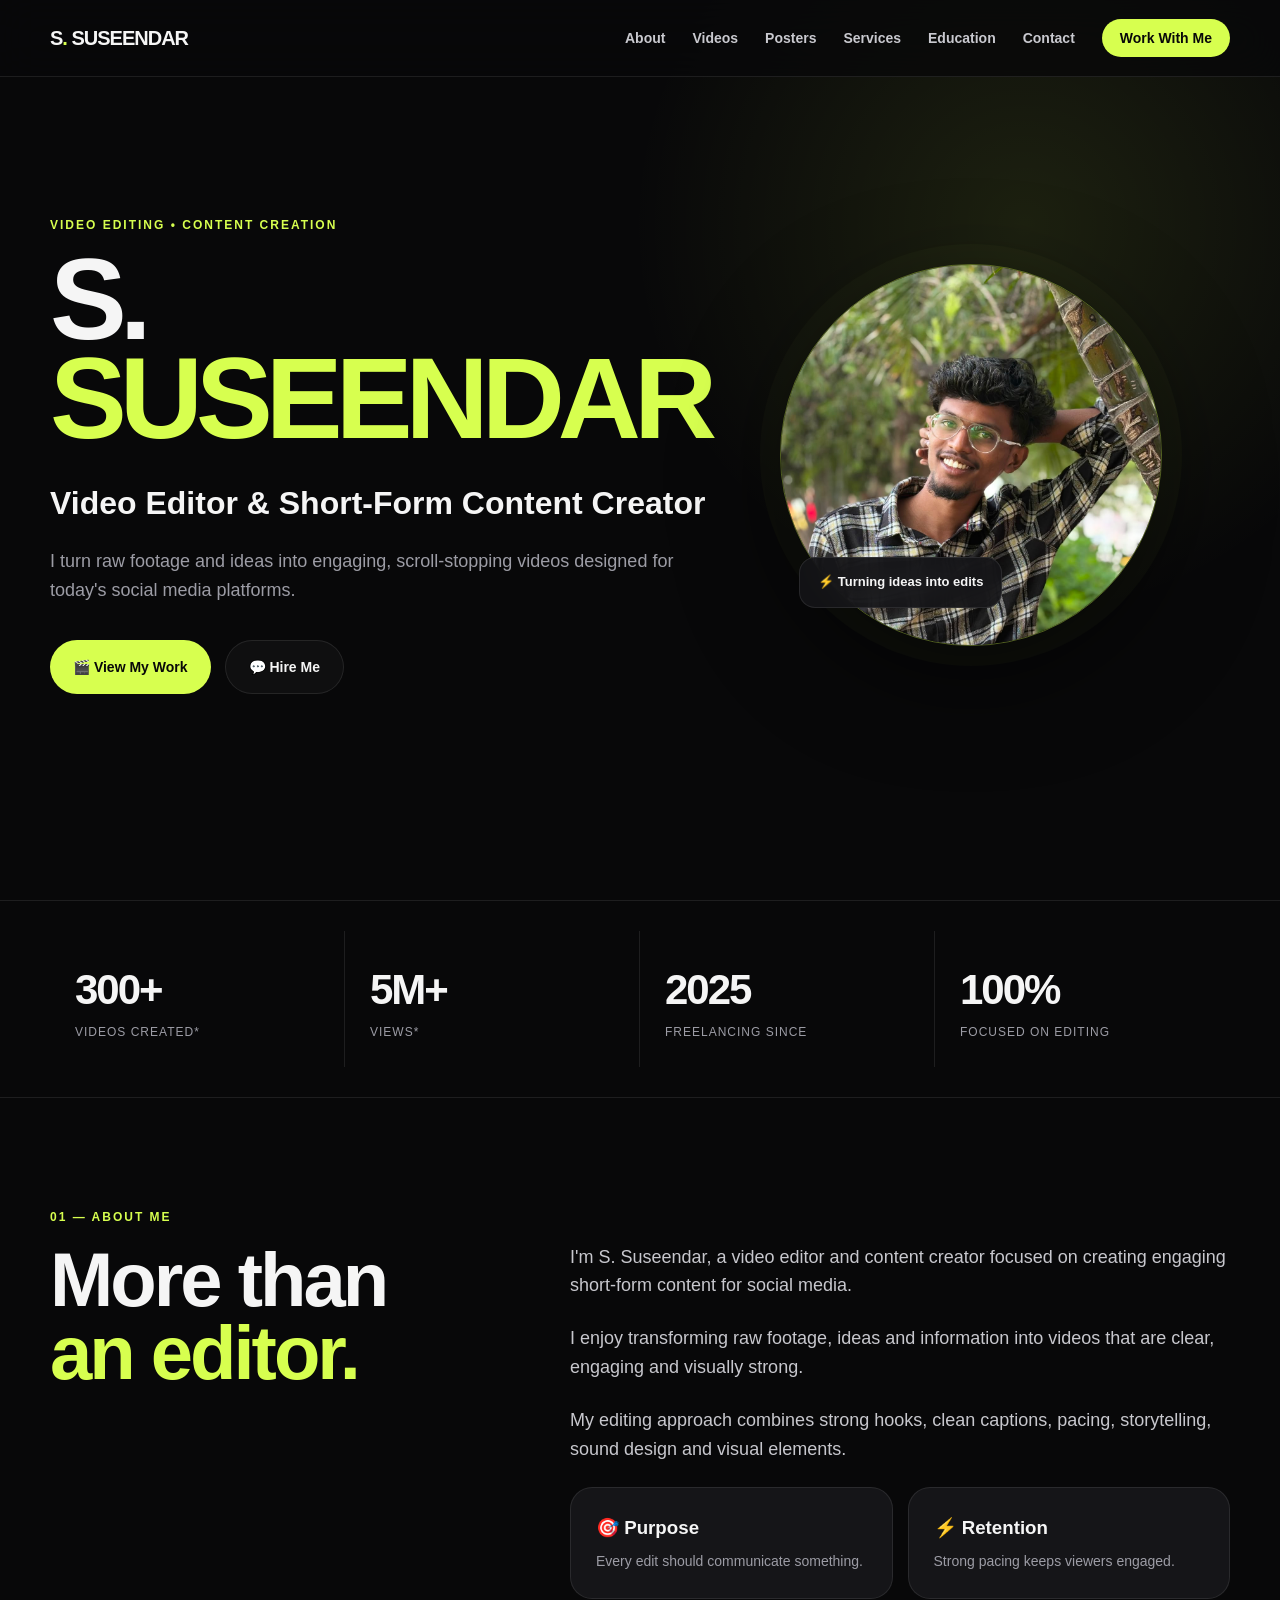
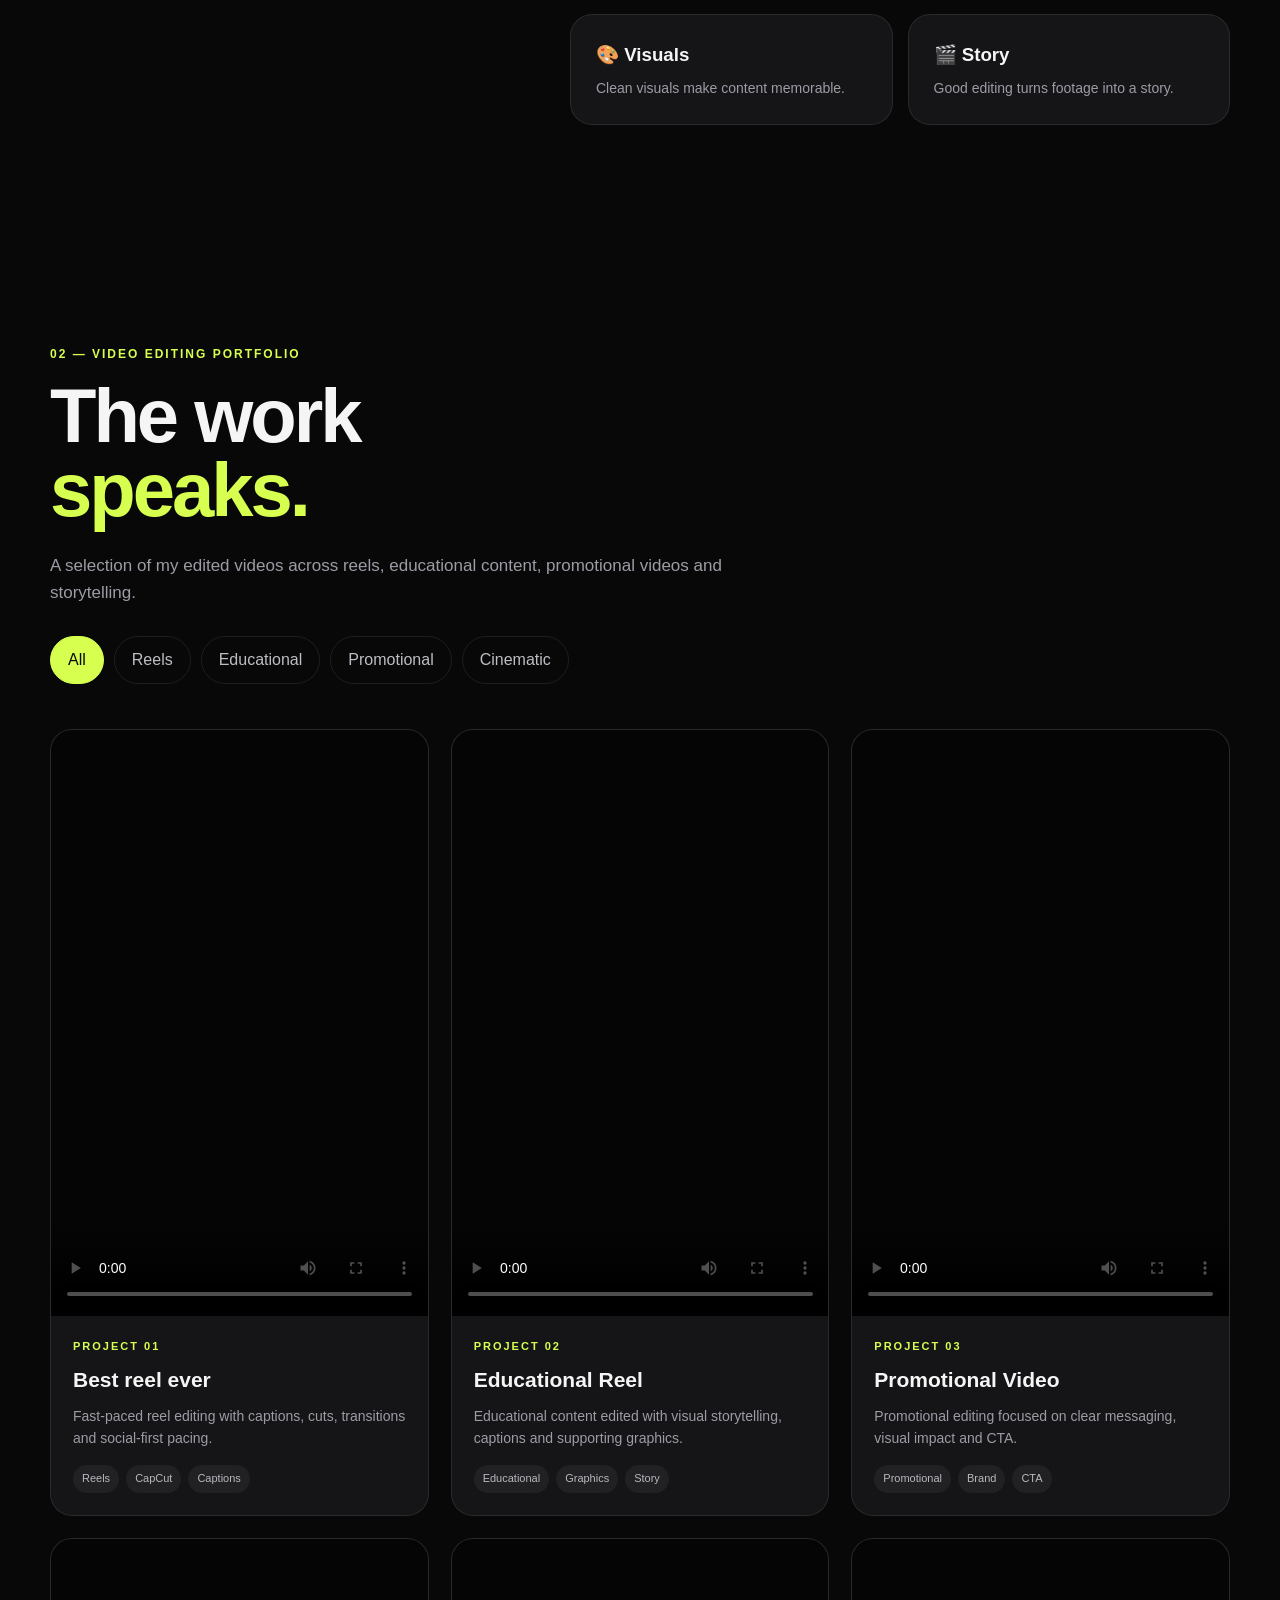
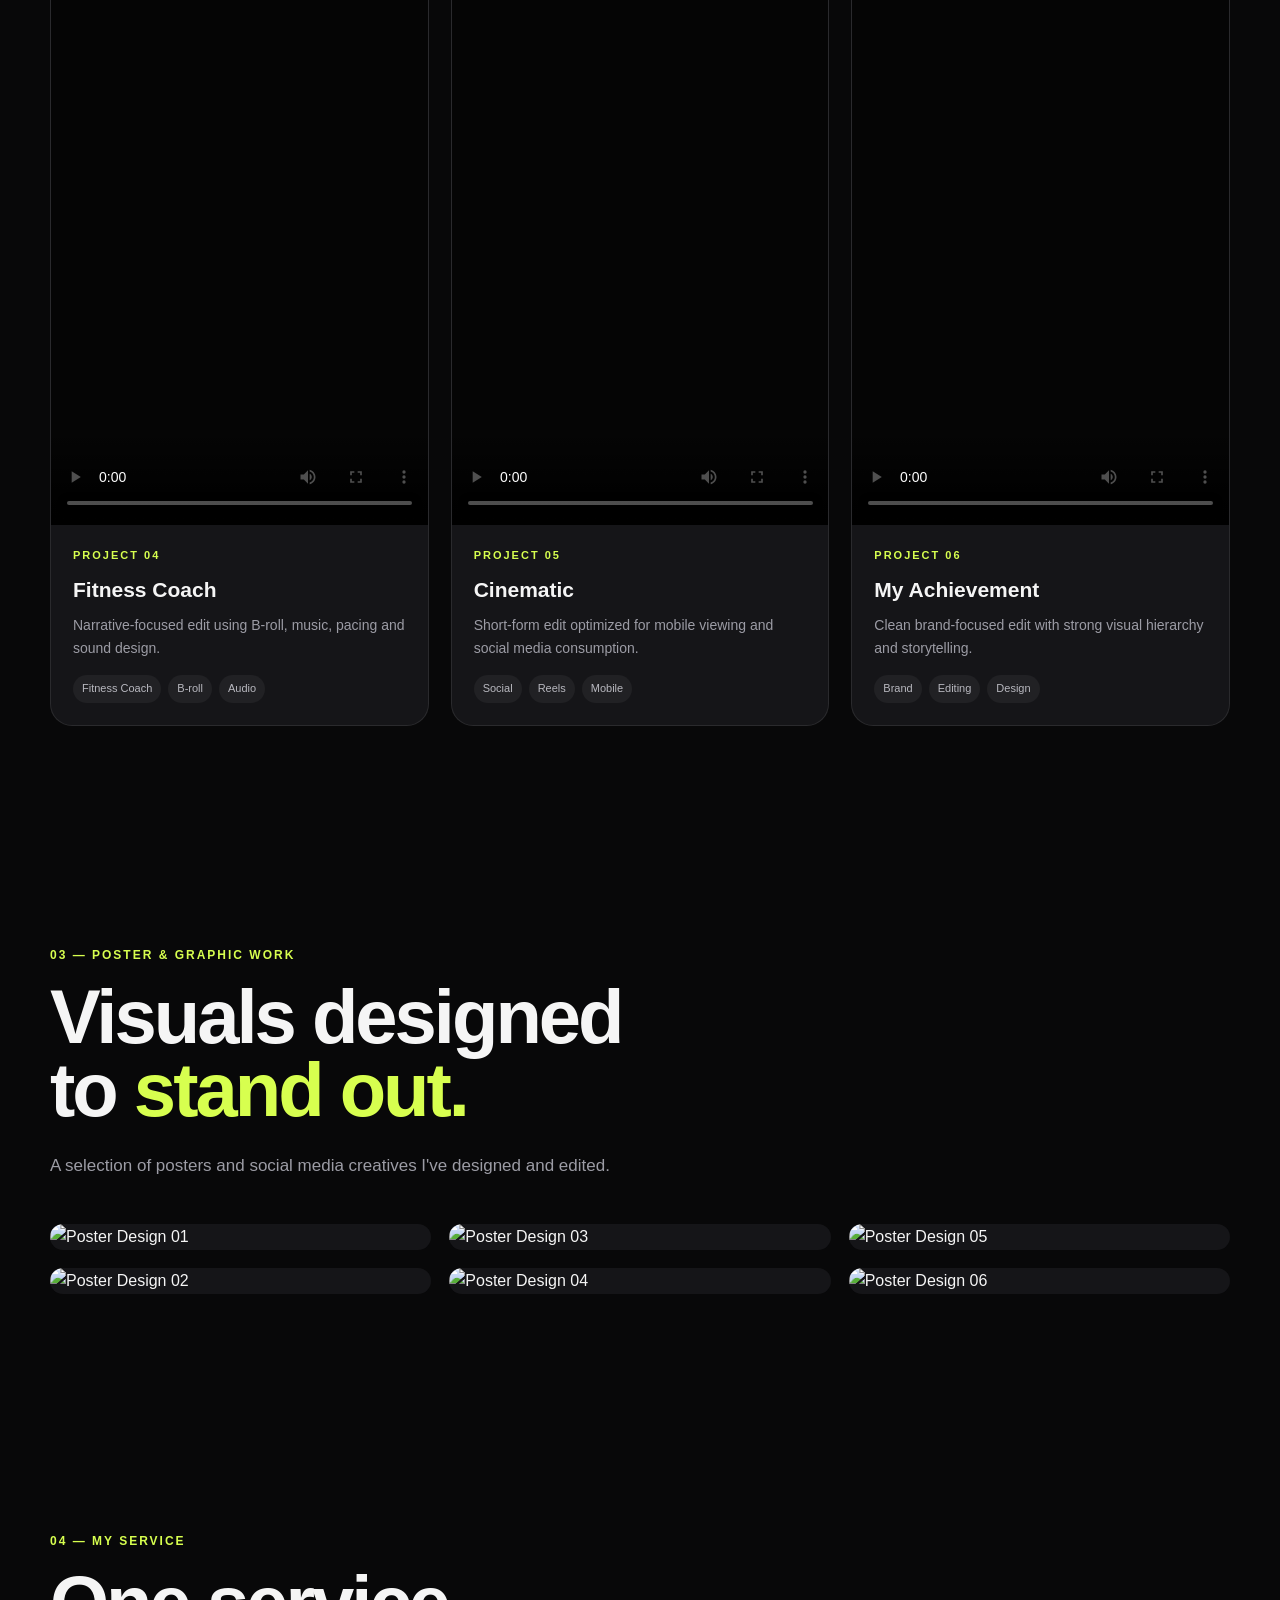
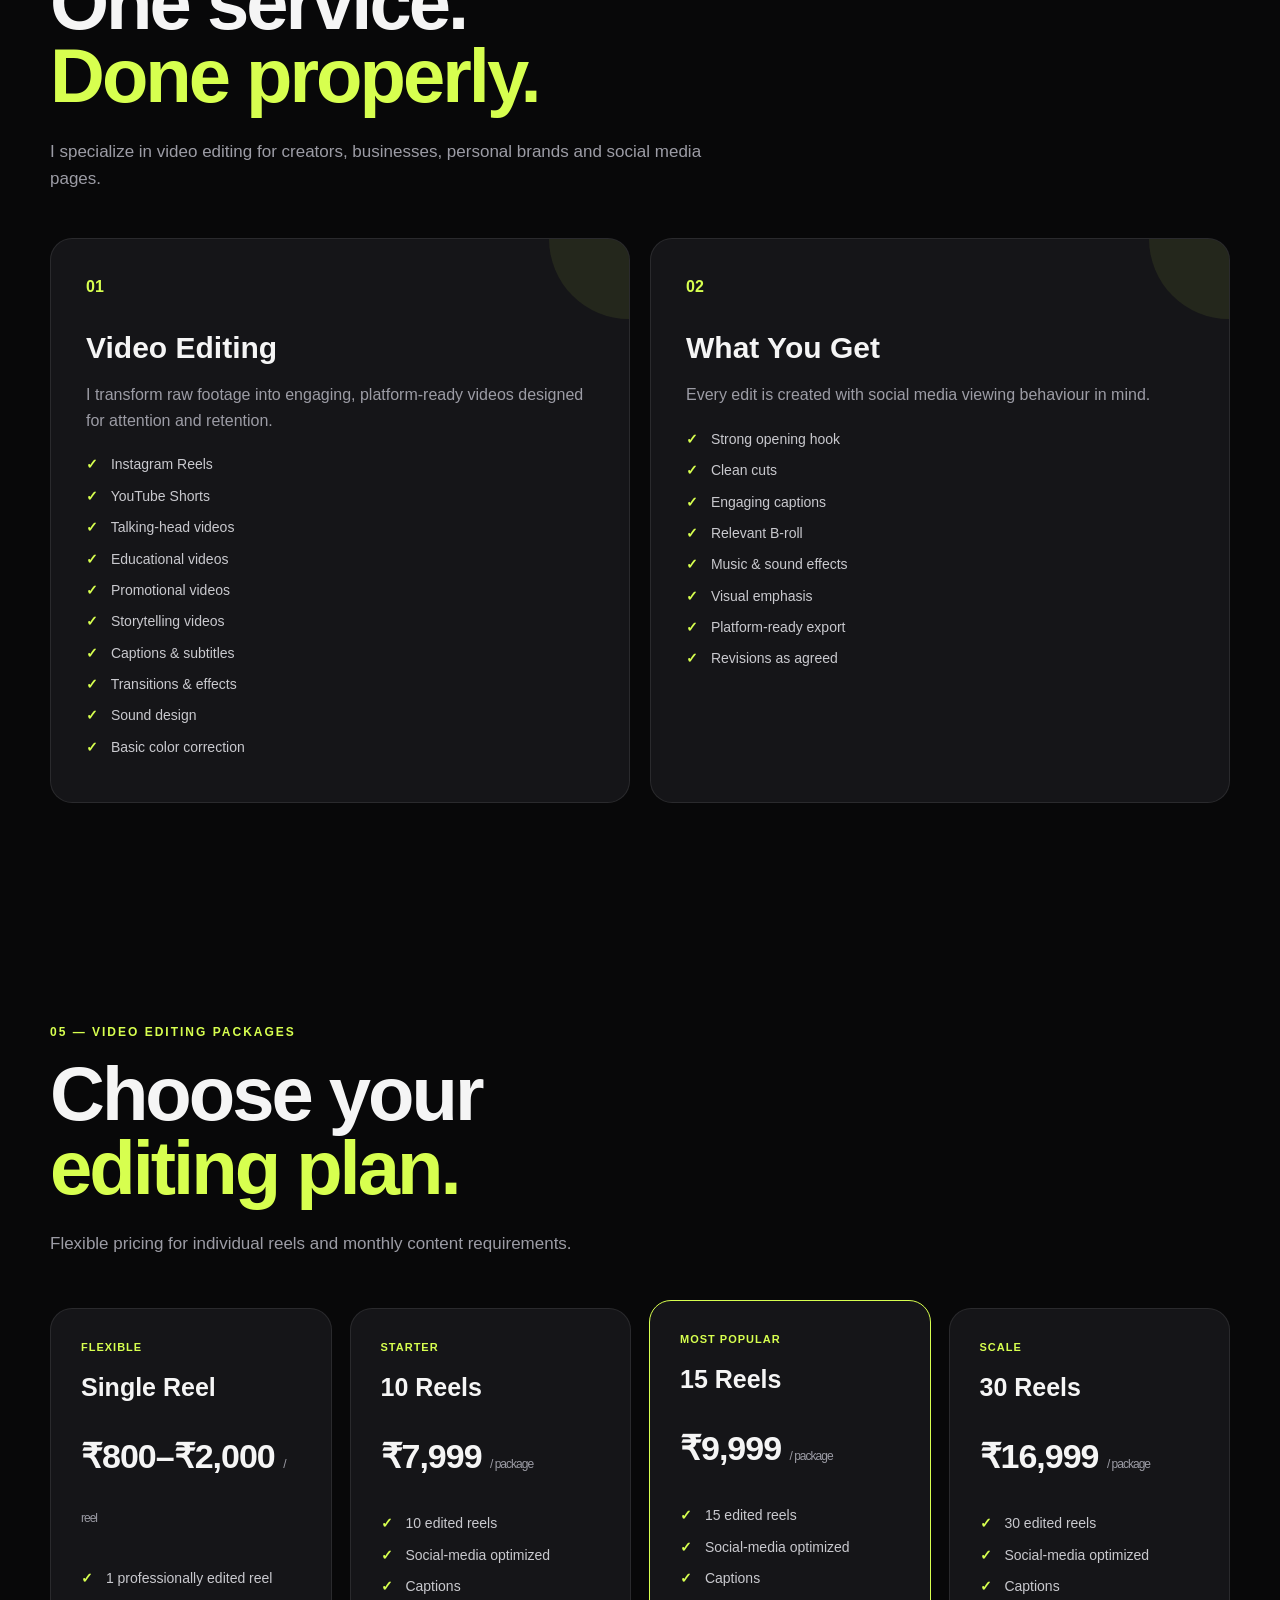
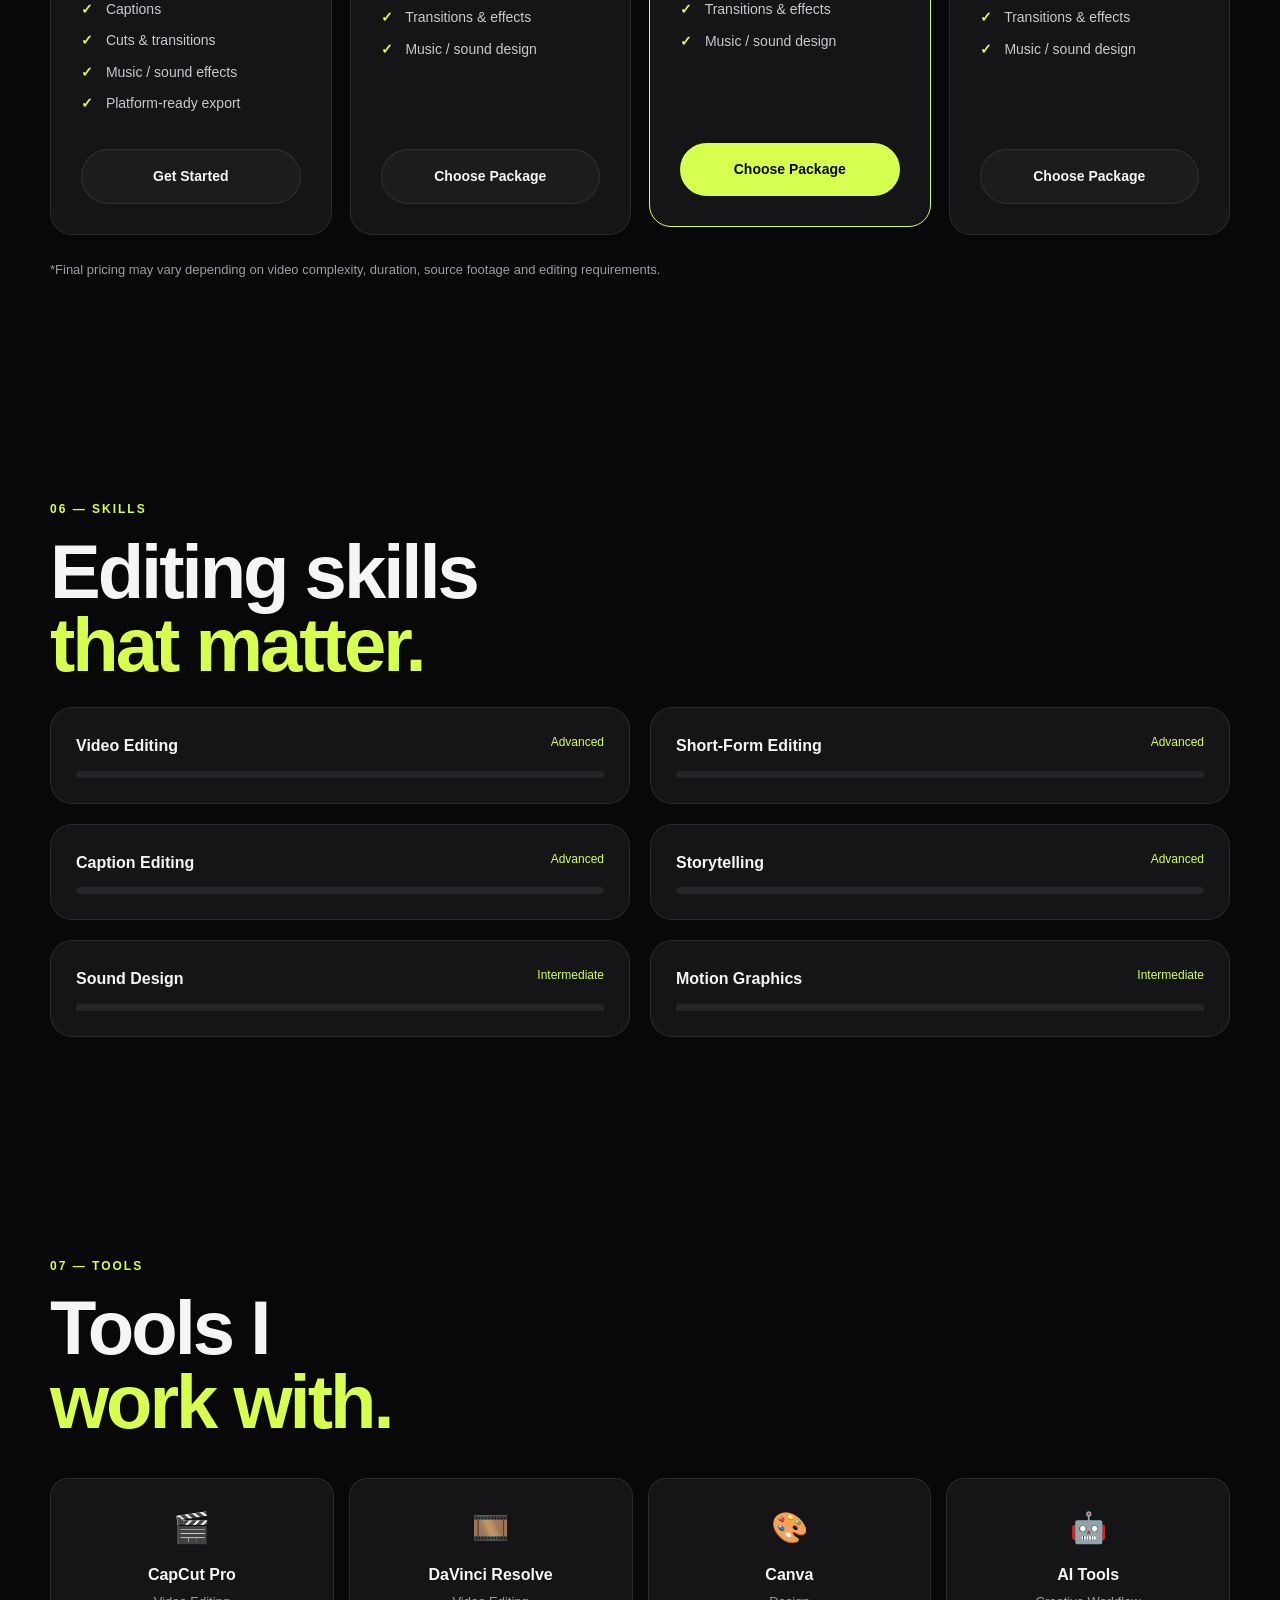
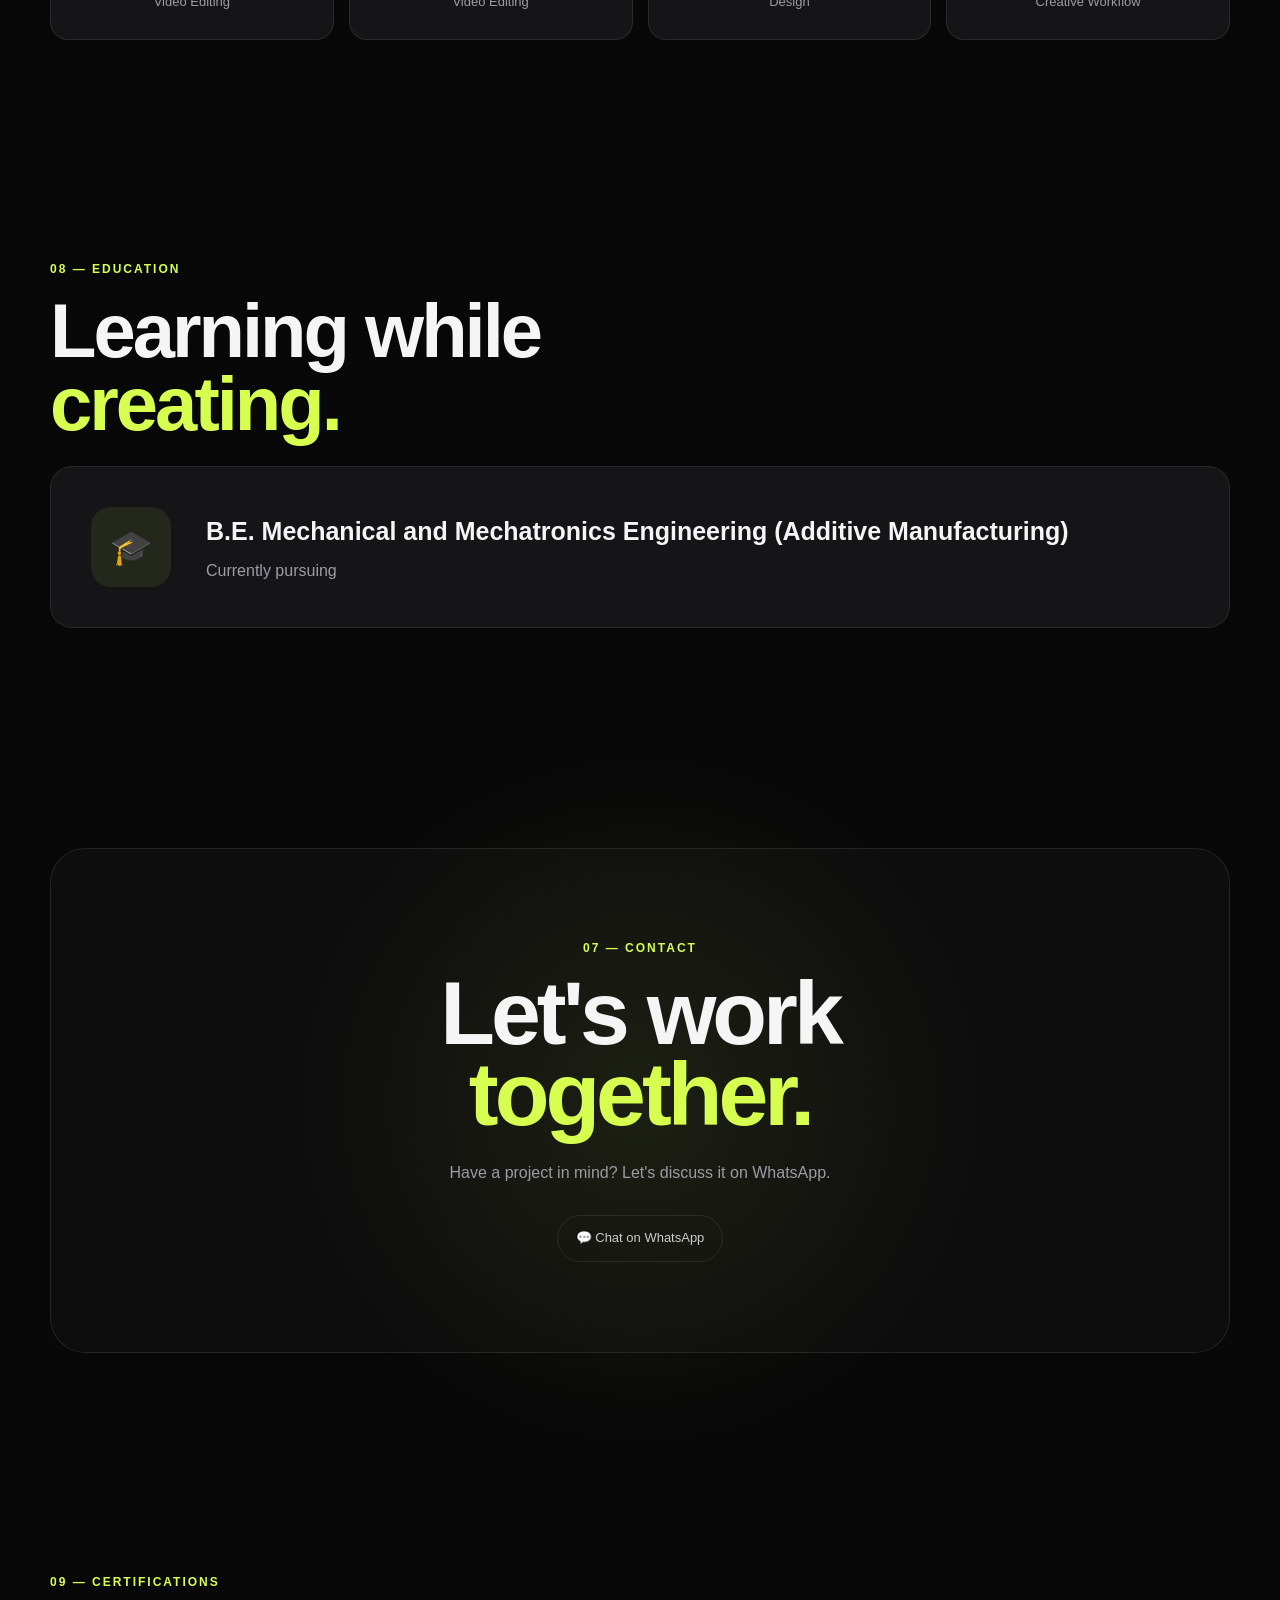
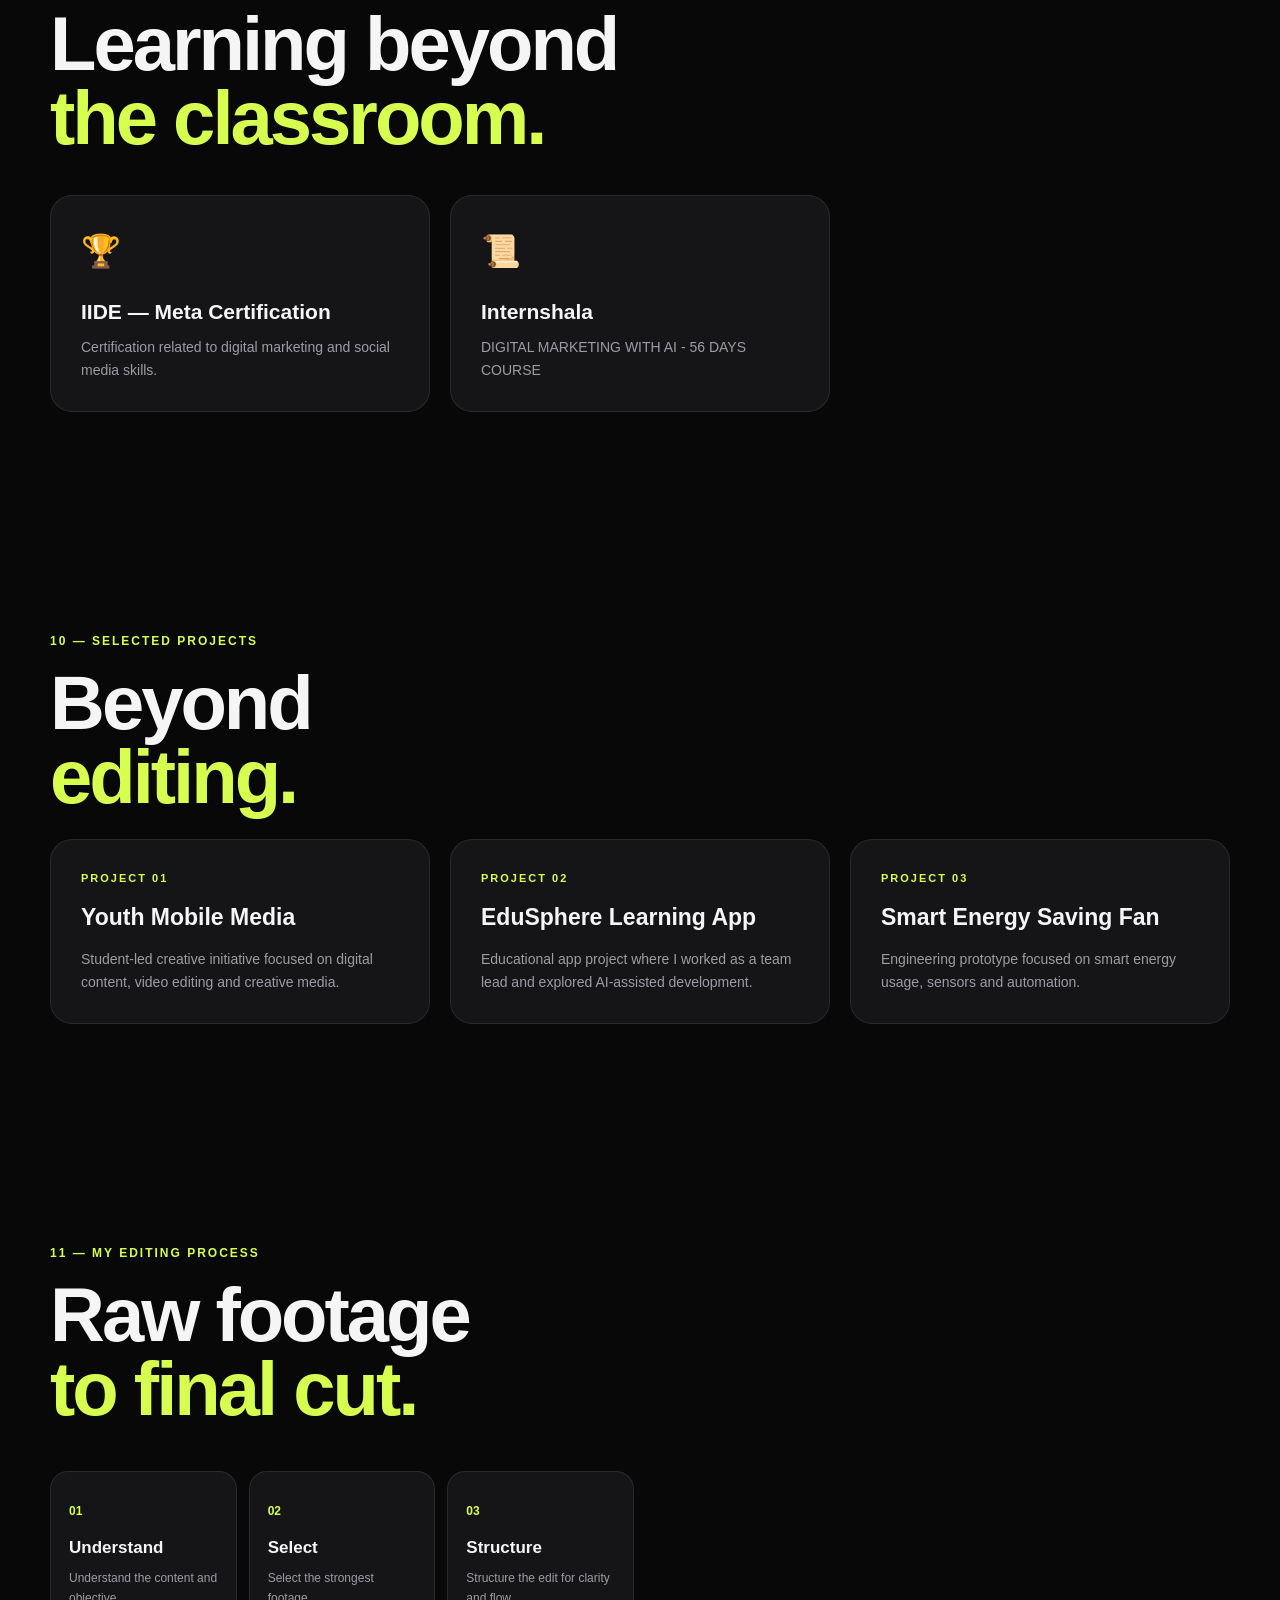
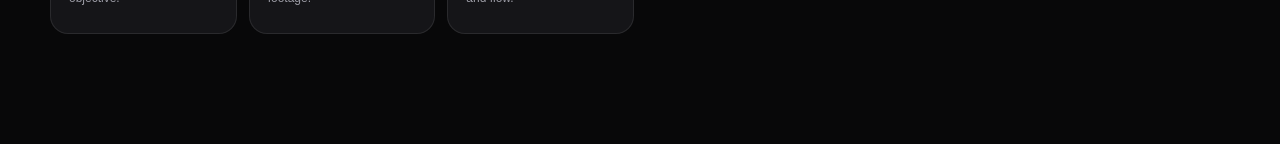
==== commit dbe2190e: "Update index.html" ====
--- a/index.html
+++ b/index.html
@@ -2683,7 +2683,7 @@
           -->
 
           <img
-            src="C:\Users\yuvan\OneDrive\Desktop\Documents\susipersonalportfolio\images\portofoliophoto.jpeg"
+            src="images/portofoliophoto.jpeg"
             alt="S. Suseendar"
             class="hero-photo"
           >
@@ -4813,4 +4813,4 @@
 </script>
 
 </body>
-</html>+</html>
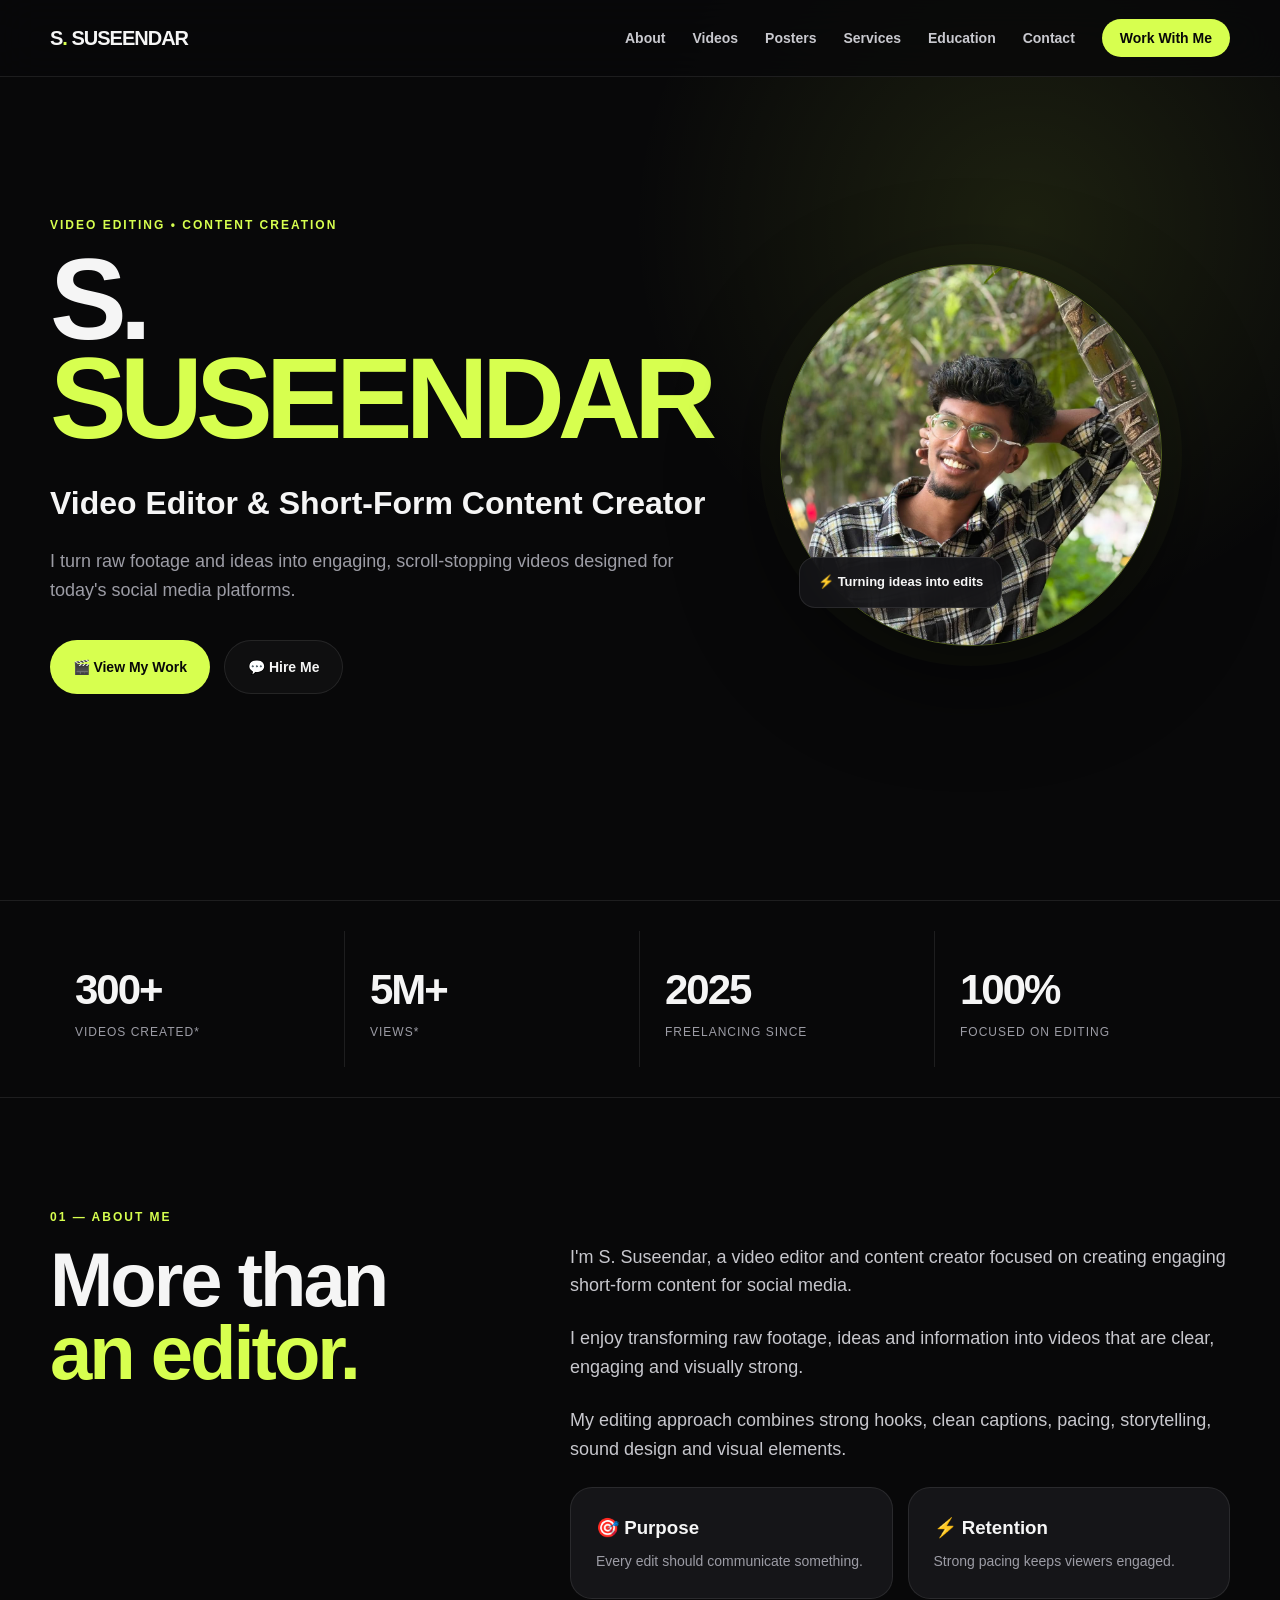
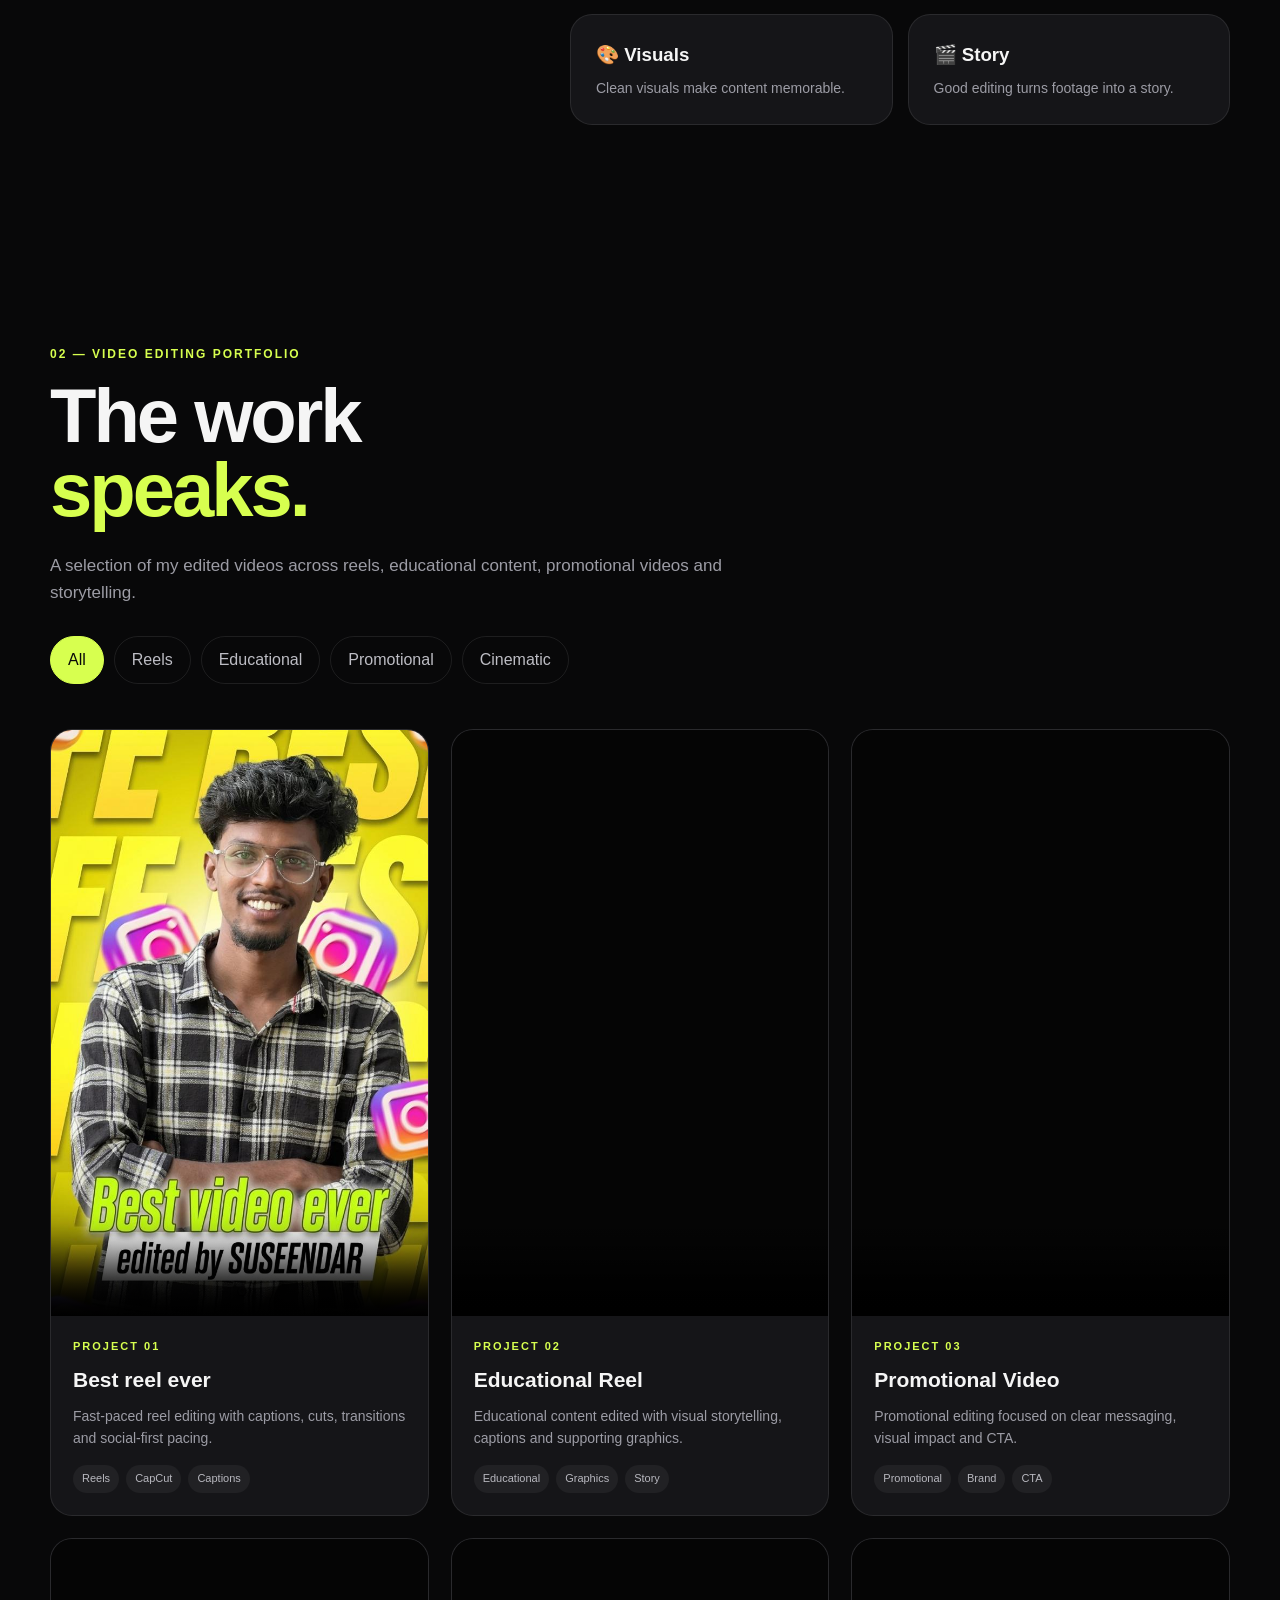
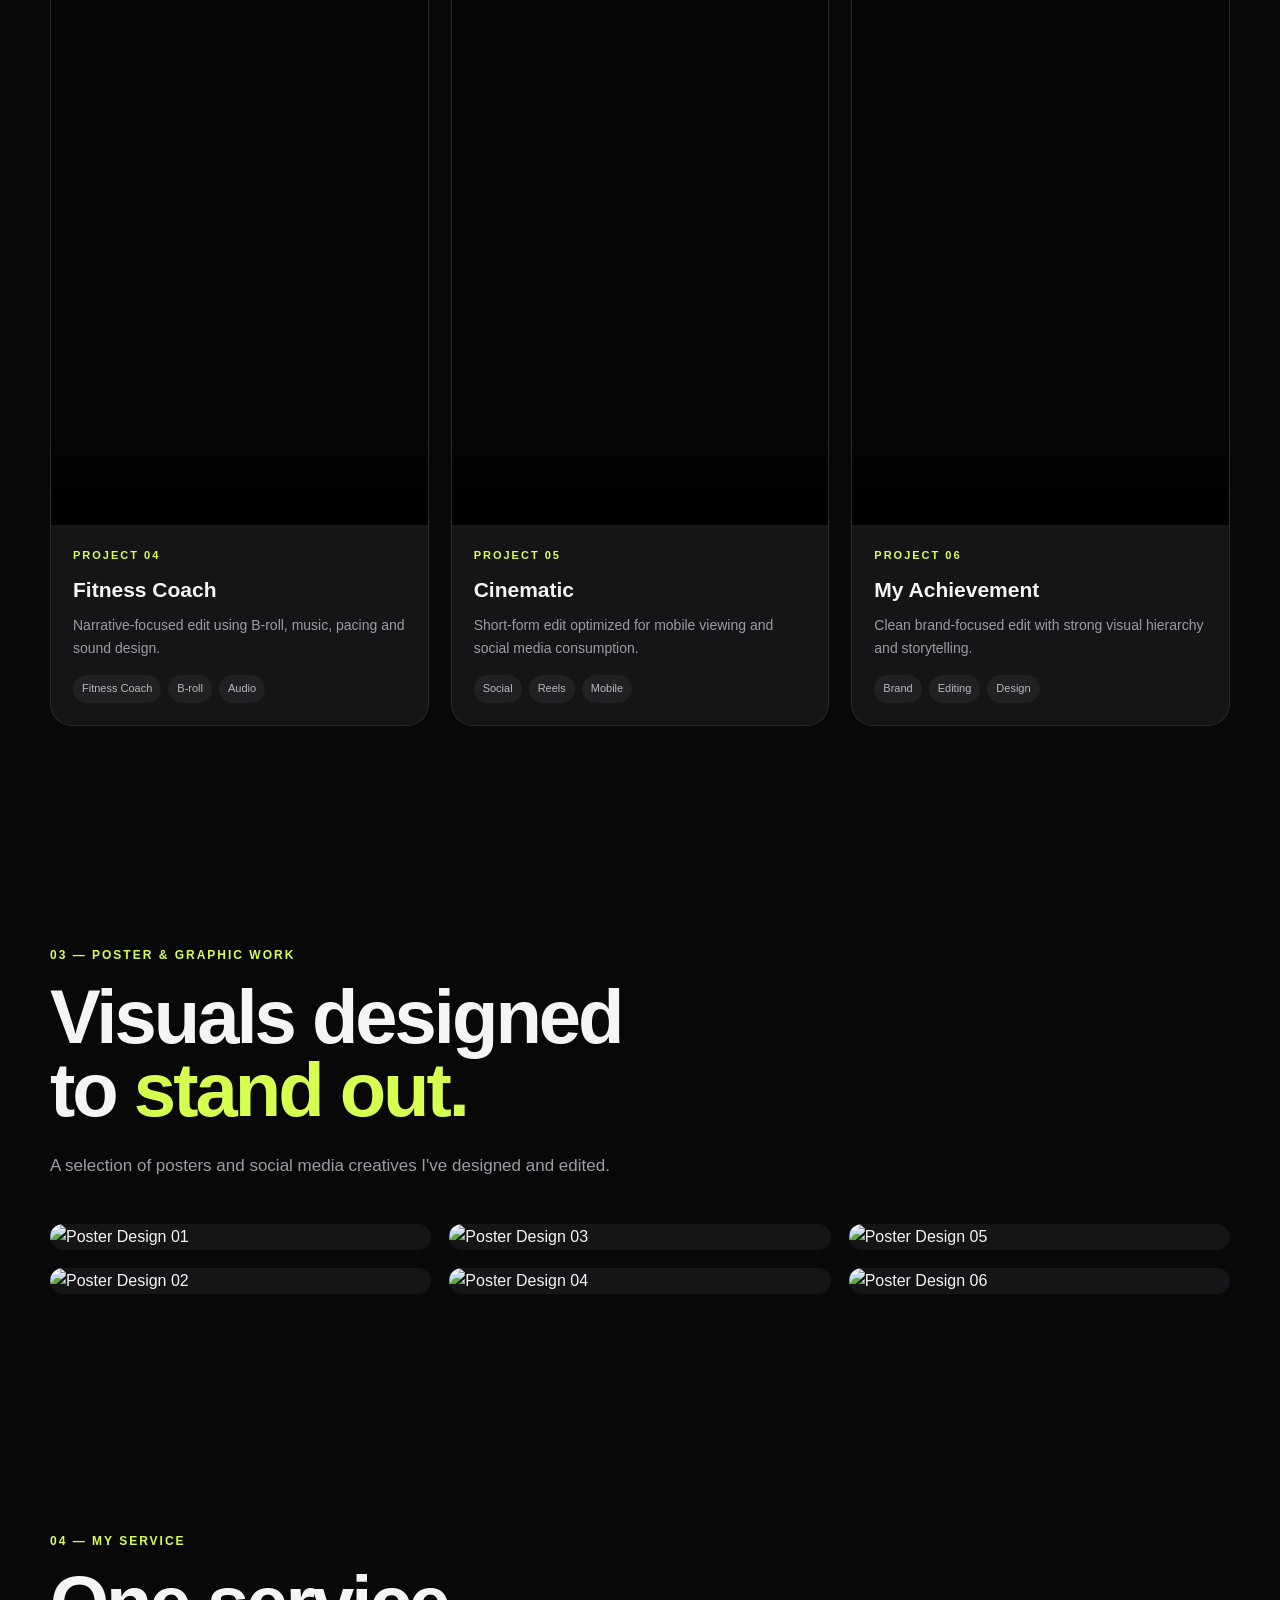
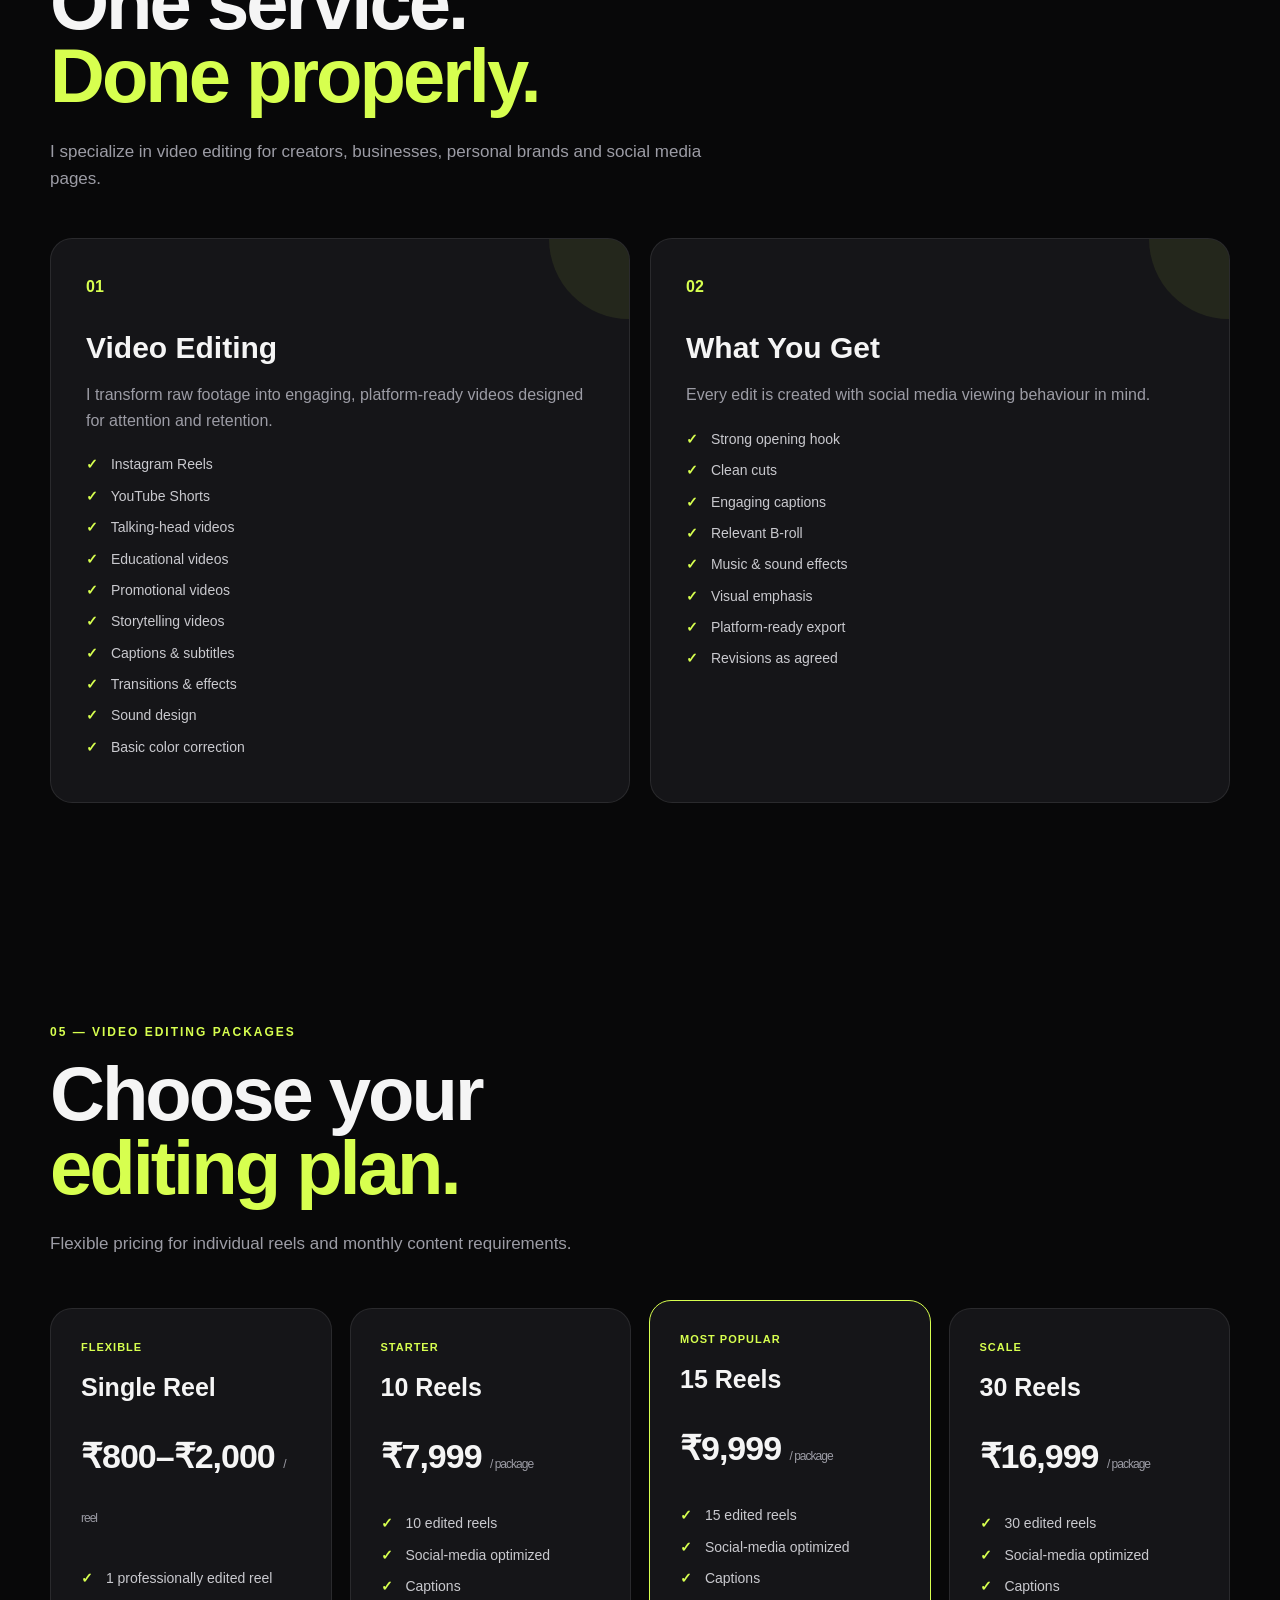
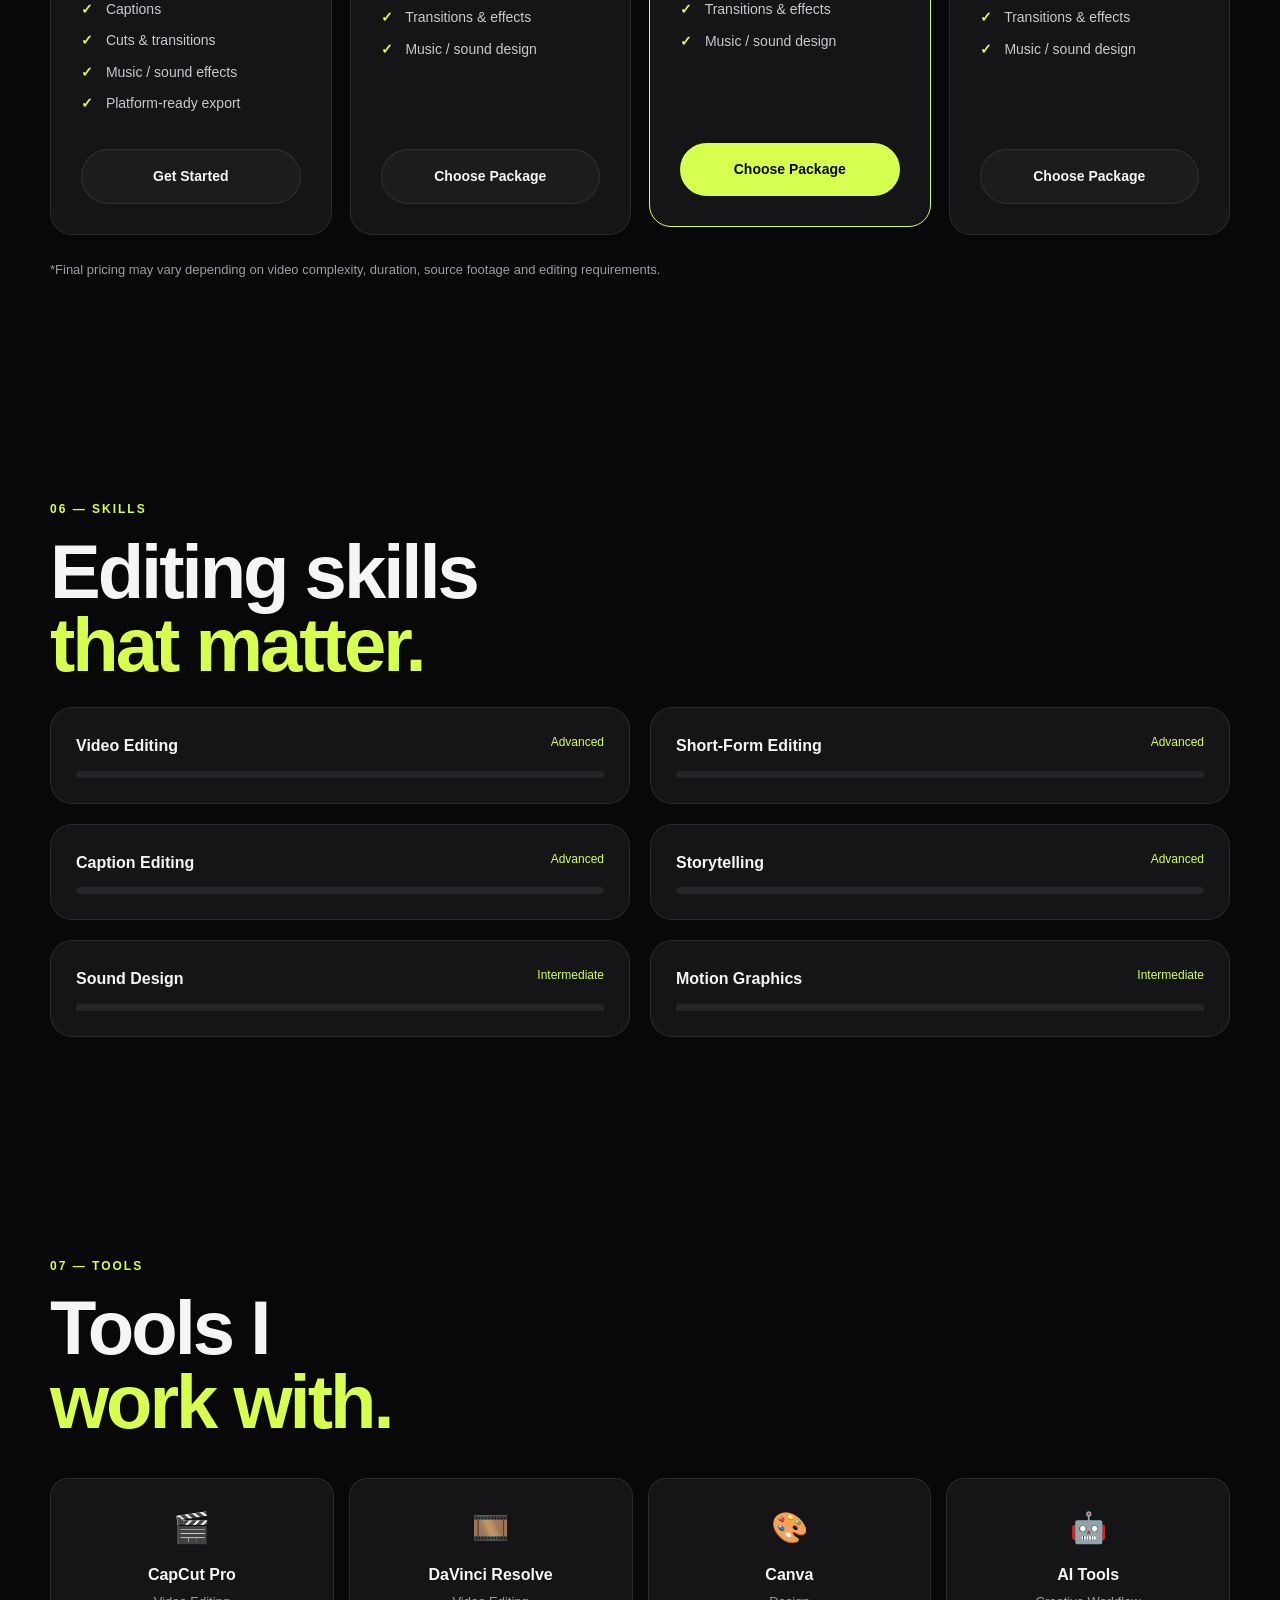
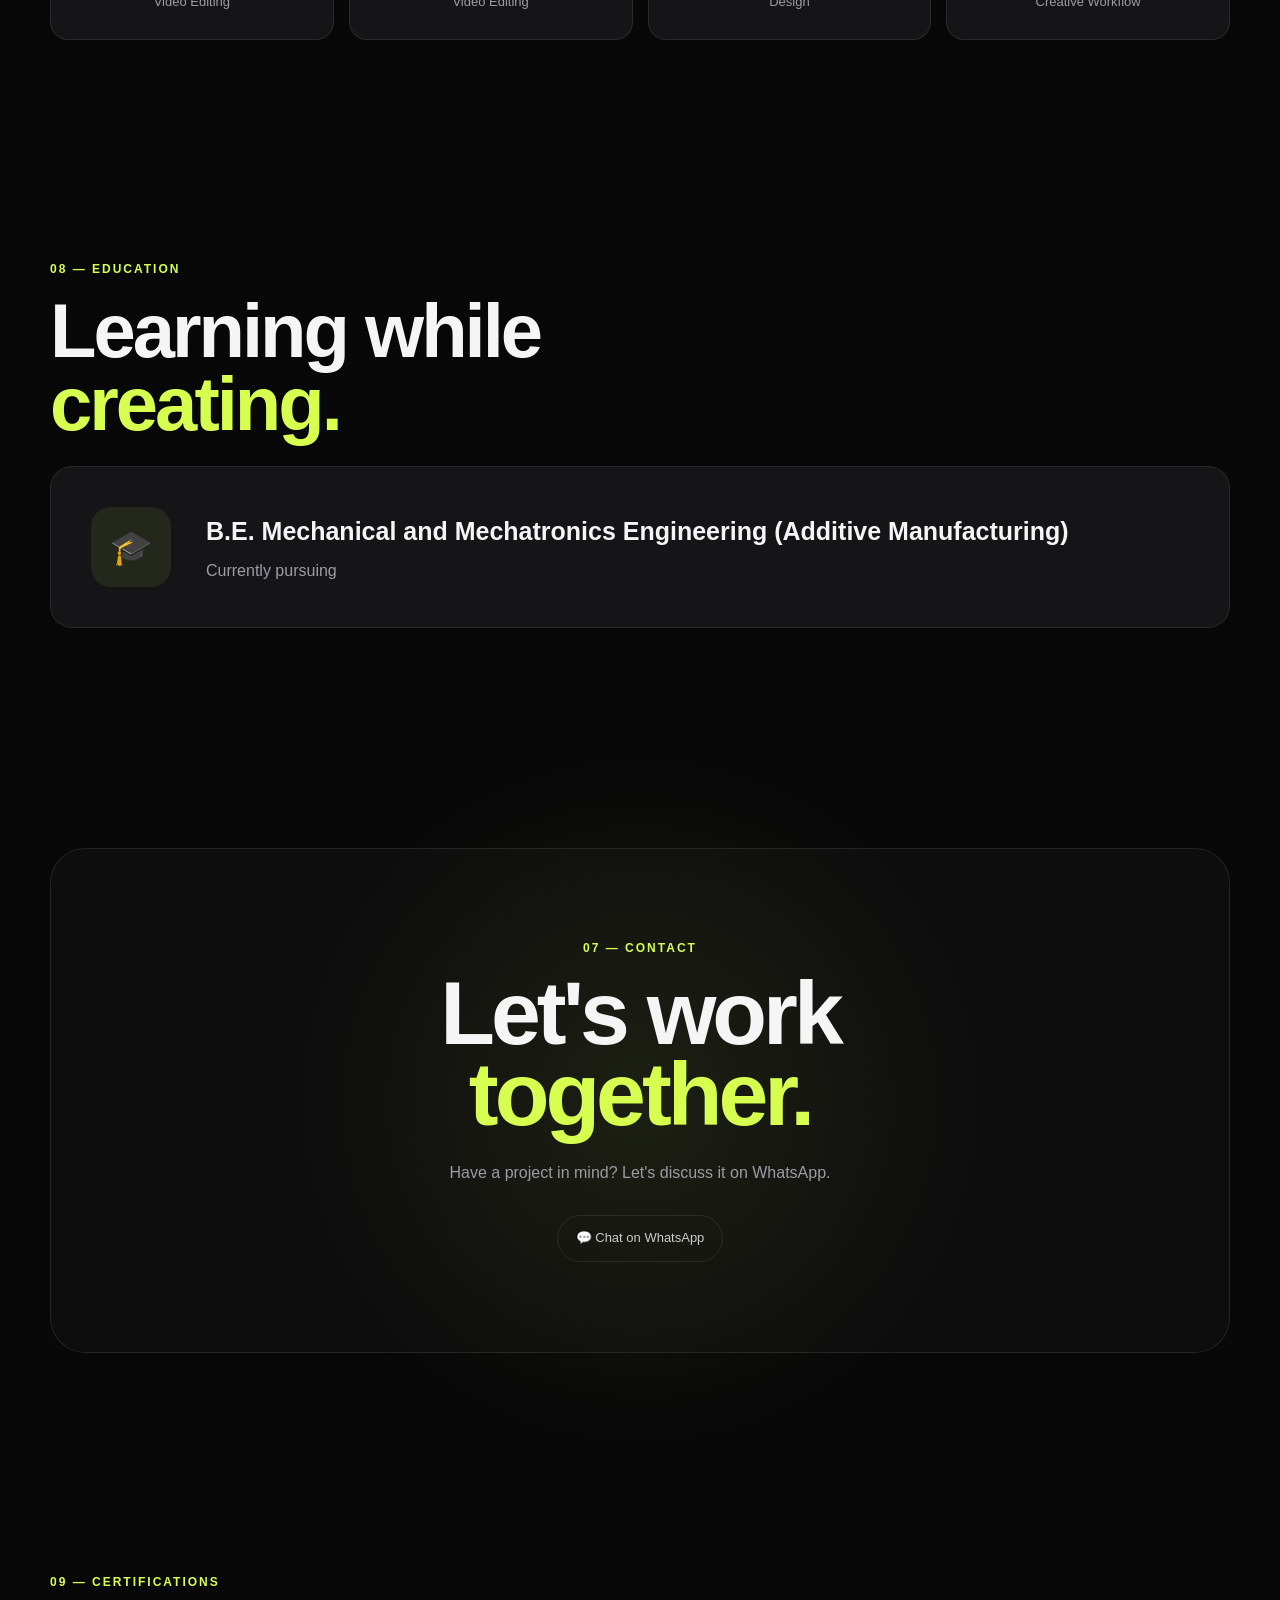
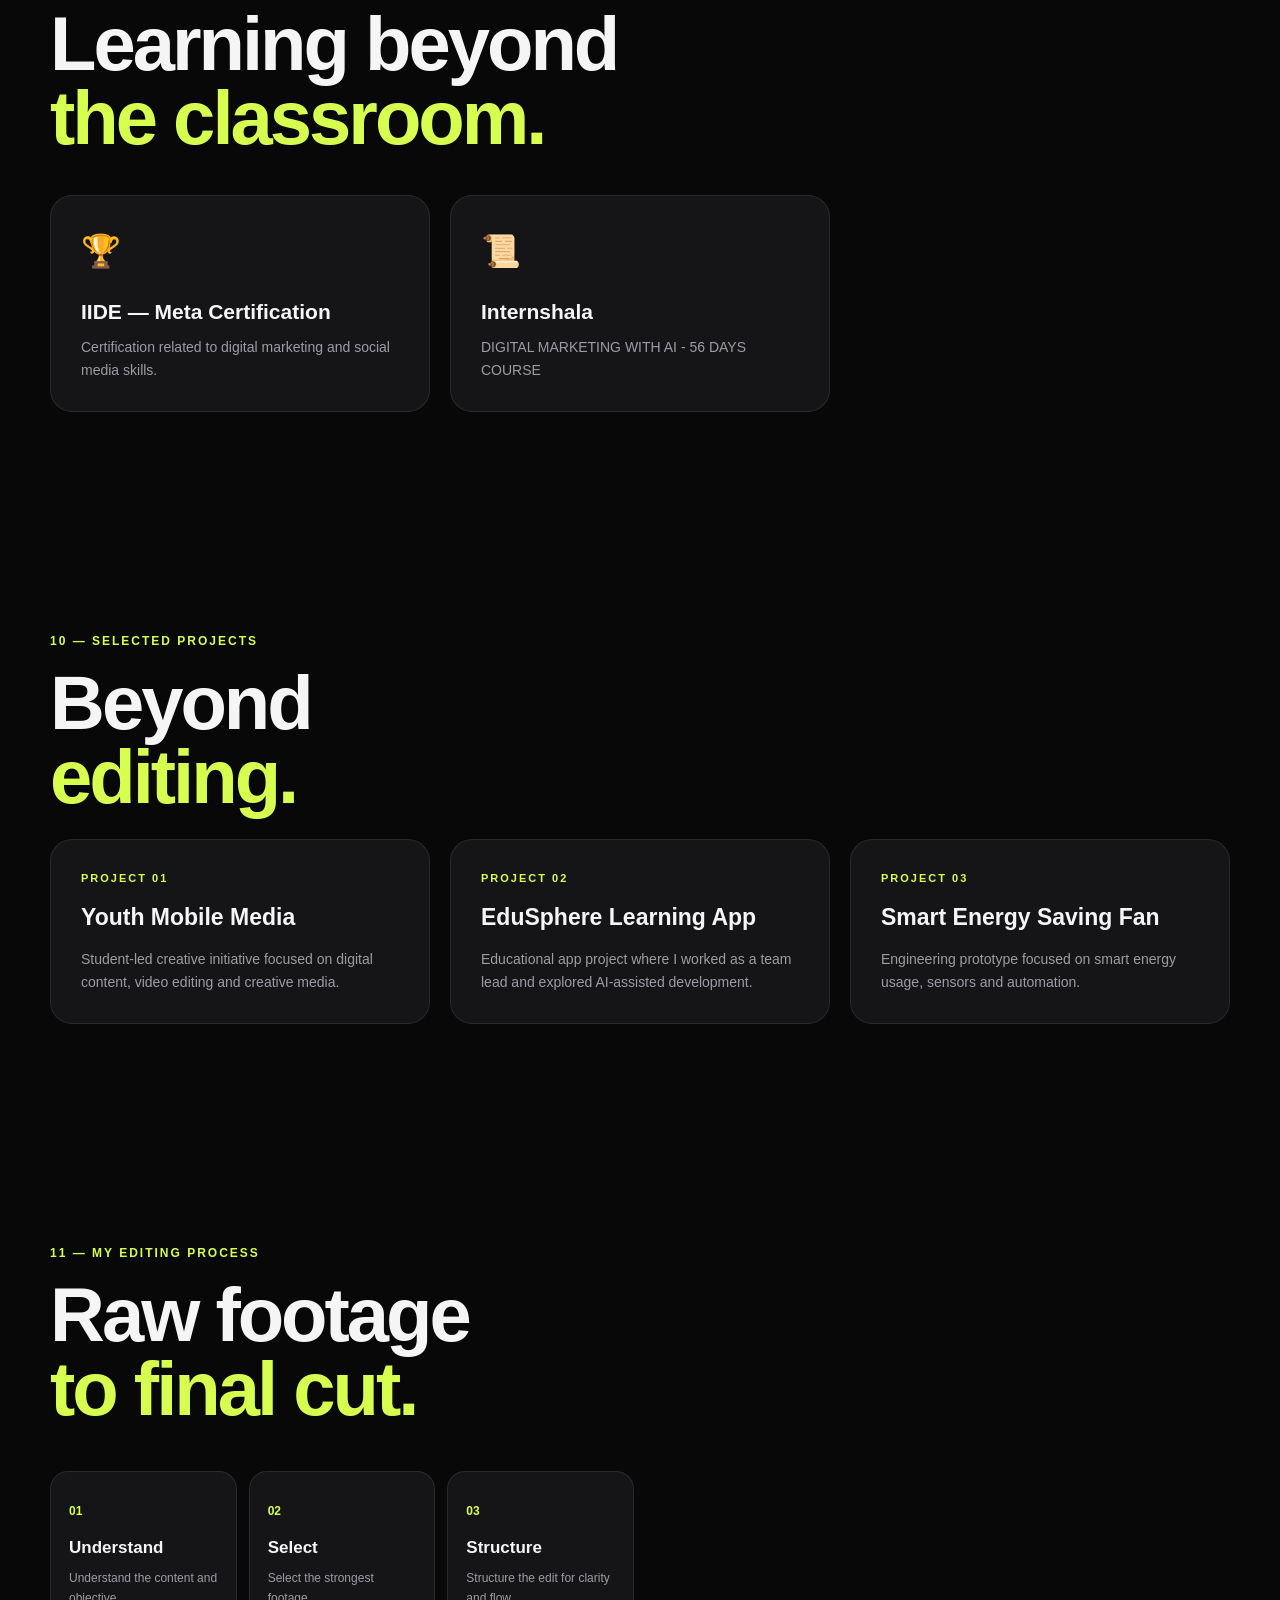
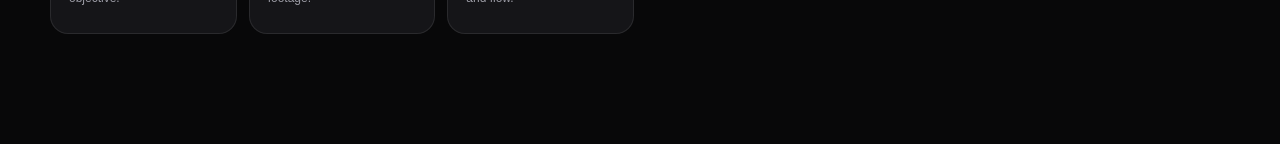
==== commit de78ed6f: "Update index.html" ====
--- a/index.html
+++ b/index.html
@@ -3003,8 +3003,8 @@
             <div class="video-preview">
 
               <video
-                src="C:\Users\yuvan\OneDrive\Desktop\Documents\susipersonalportfolio\videos\Best ever reel.mp4"
-                poster="C:\Users\yuvan\OneDrive\Desktop\Documents\susipersonalportfolio\images\best video thumbnail.jpeg"
+                src="videos/best ever reel.mp4"
+                poster="images/best video thumbnail.jpeg"
                 controls
                 playsinline
                 preload="metadata"
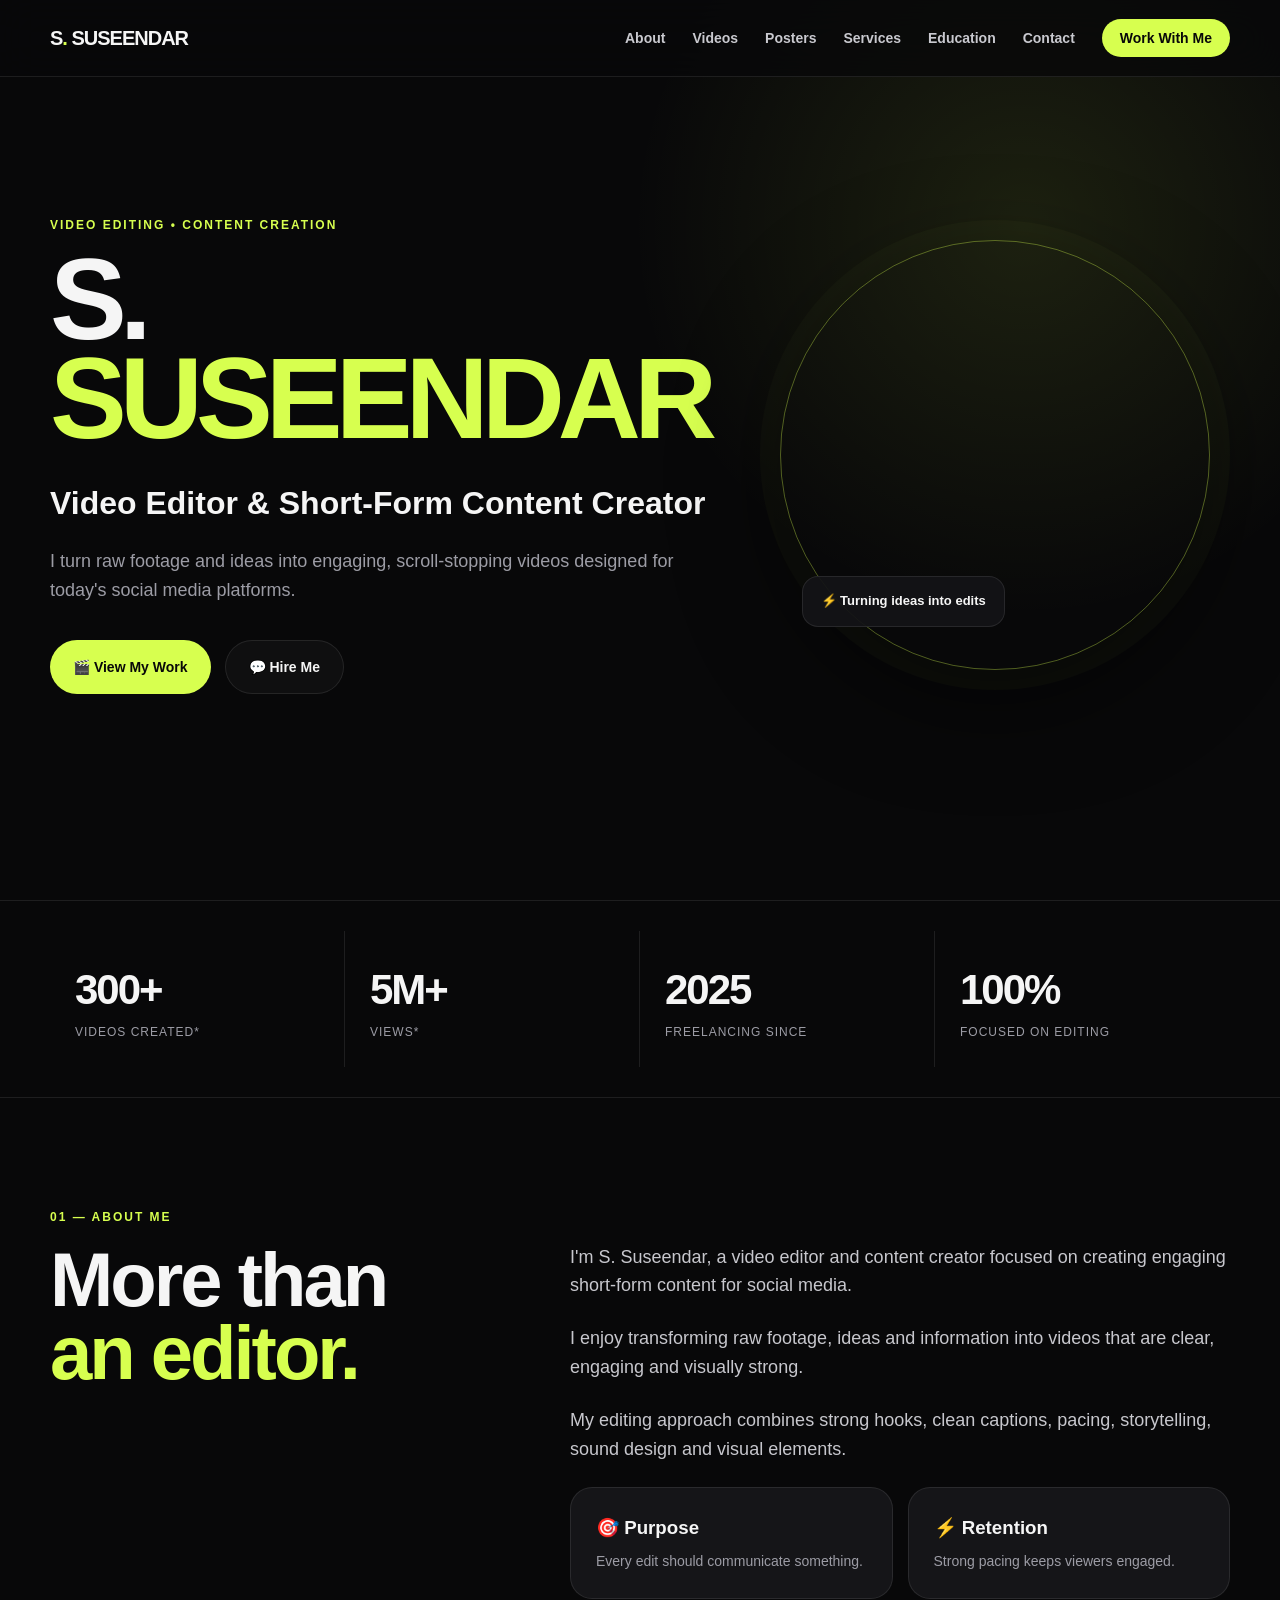
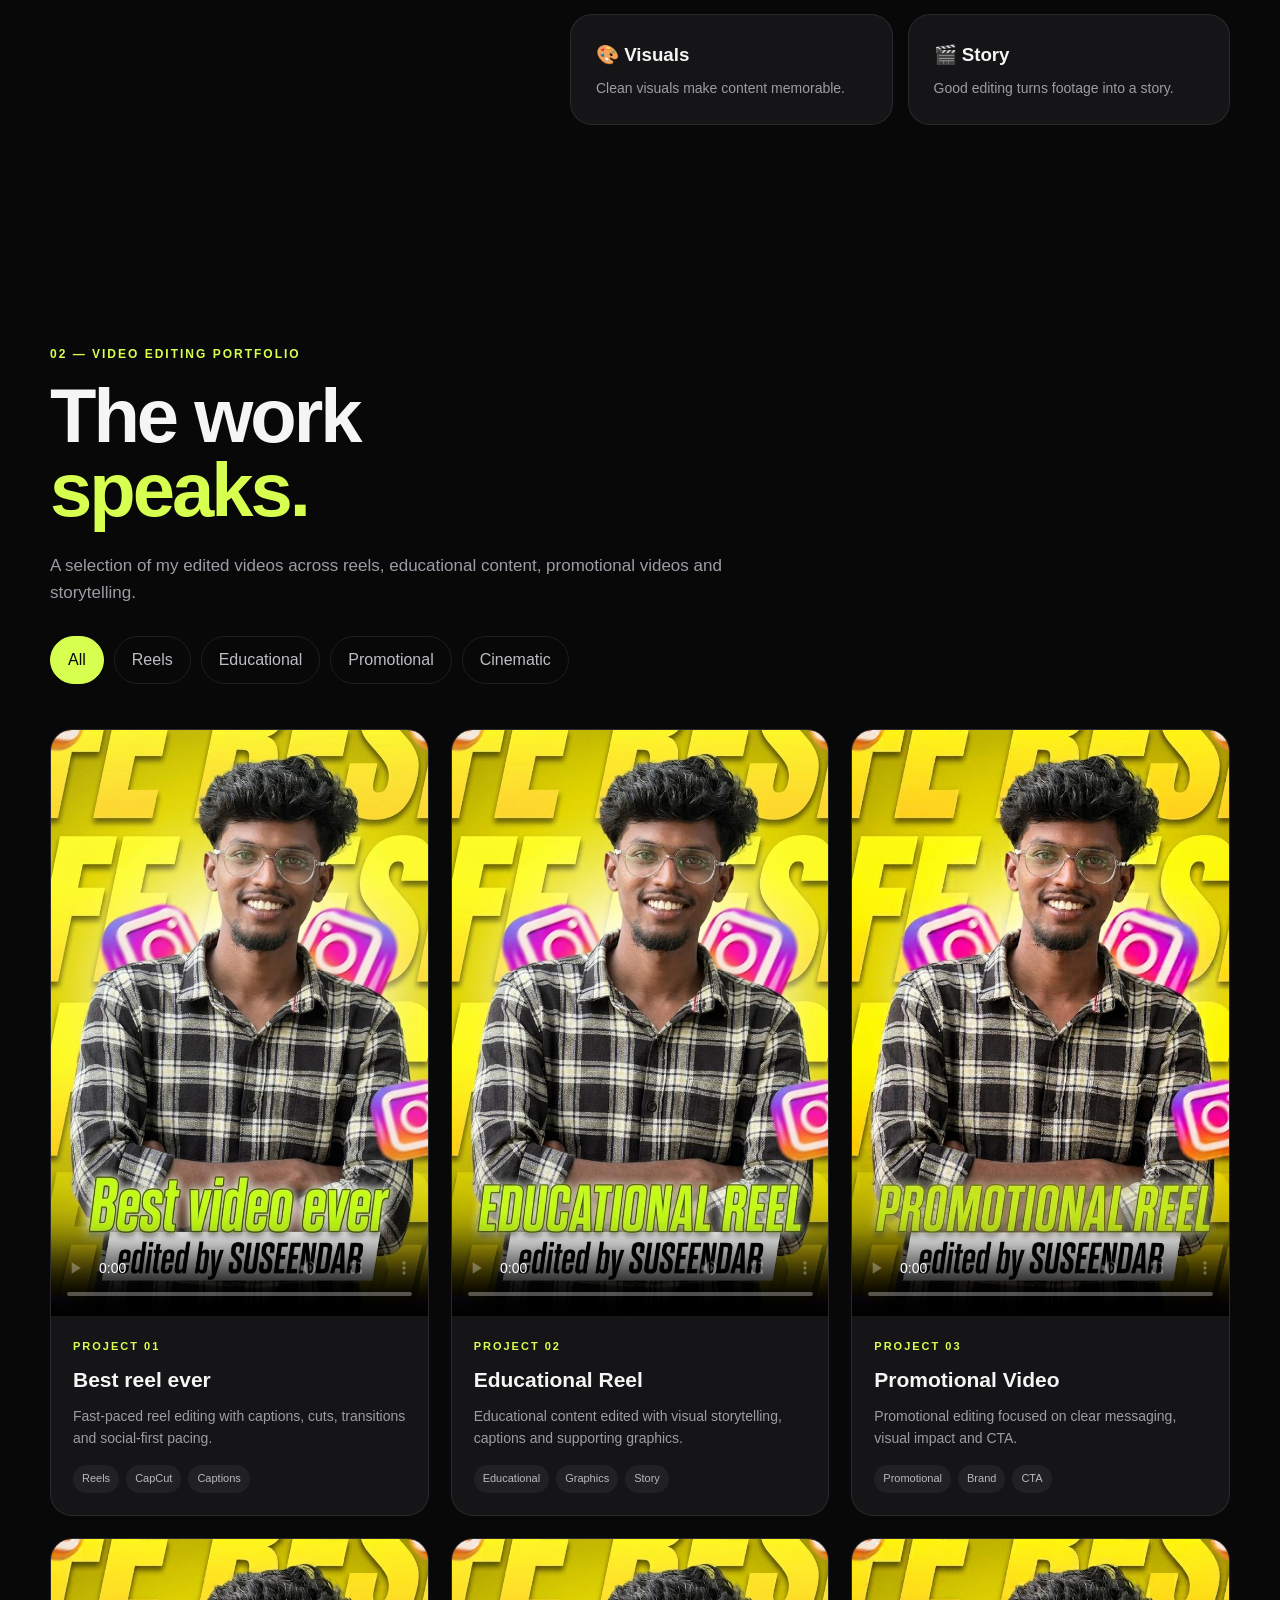
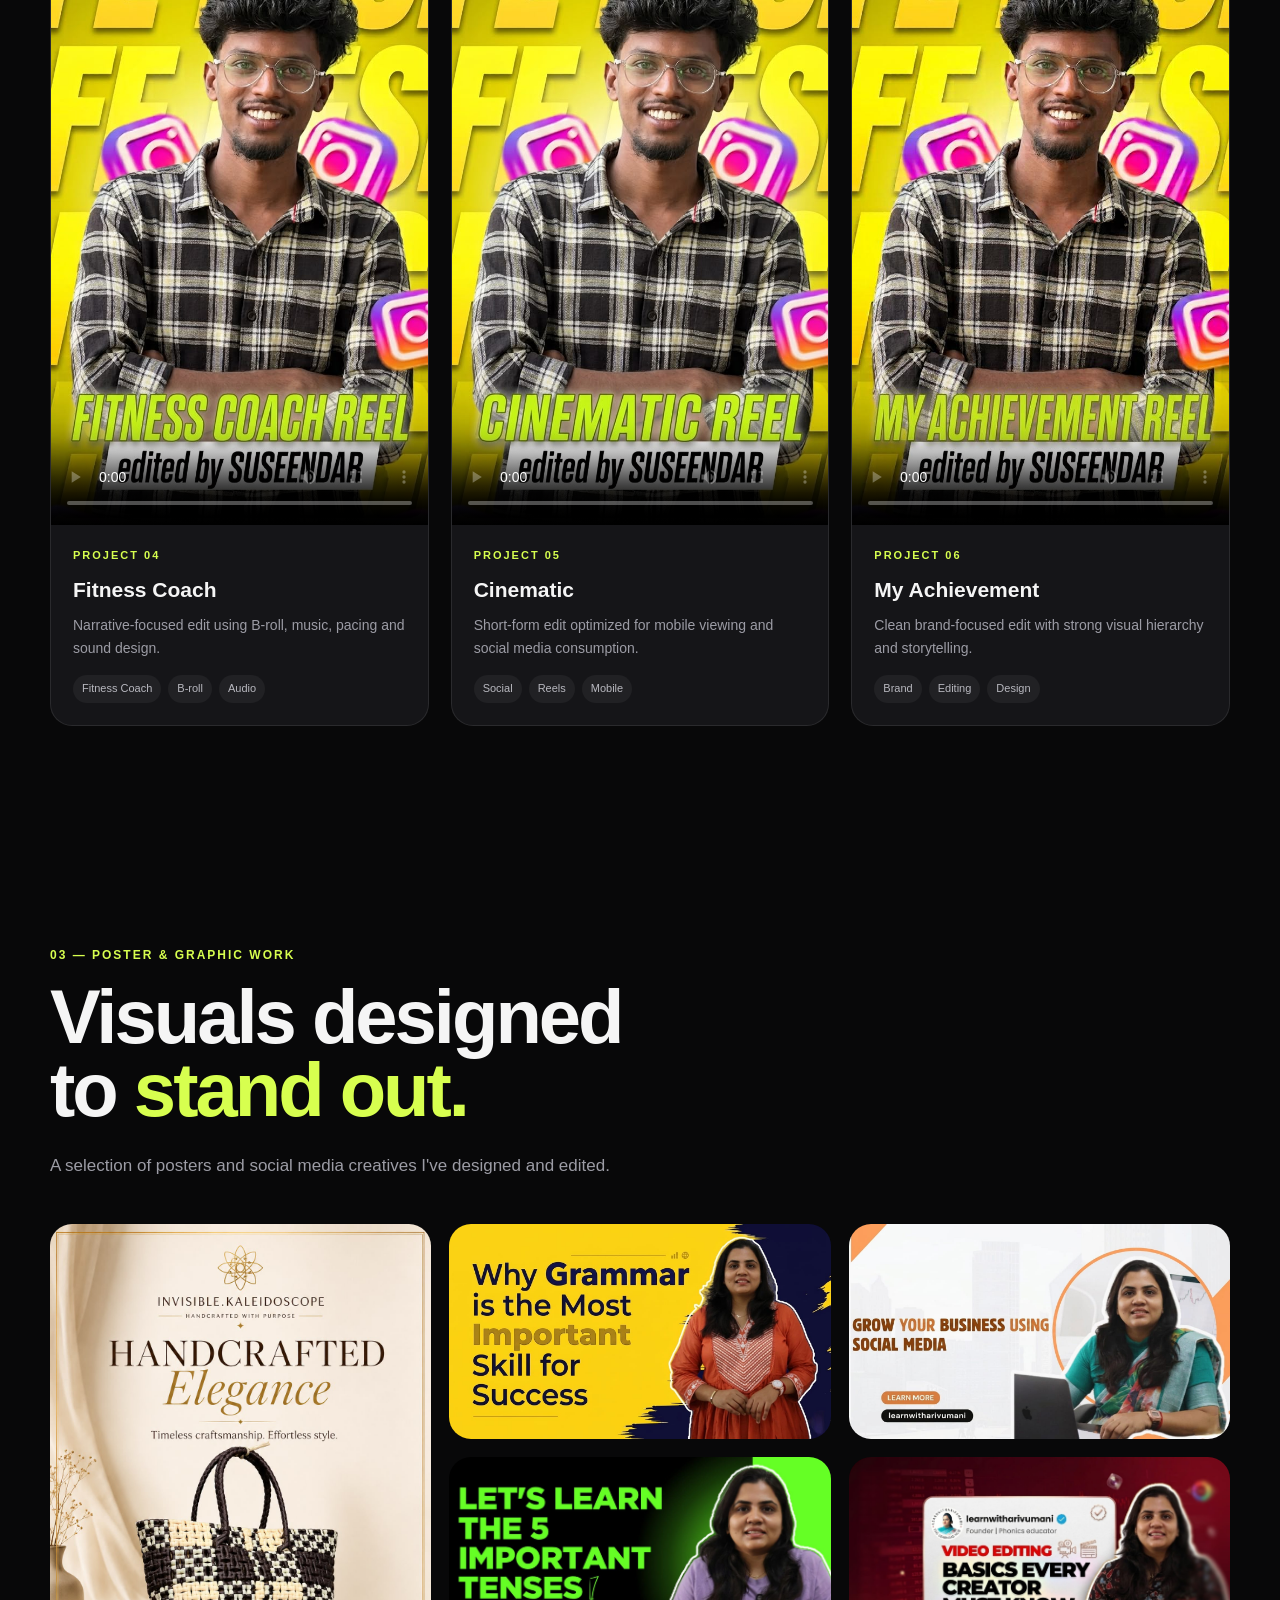
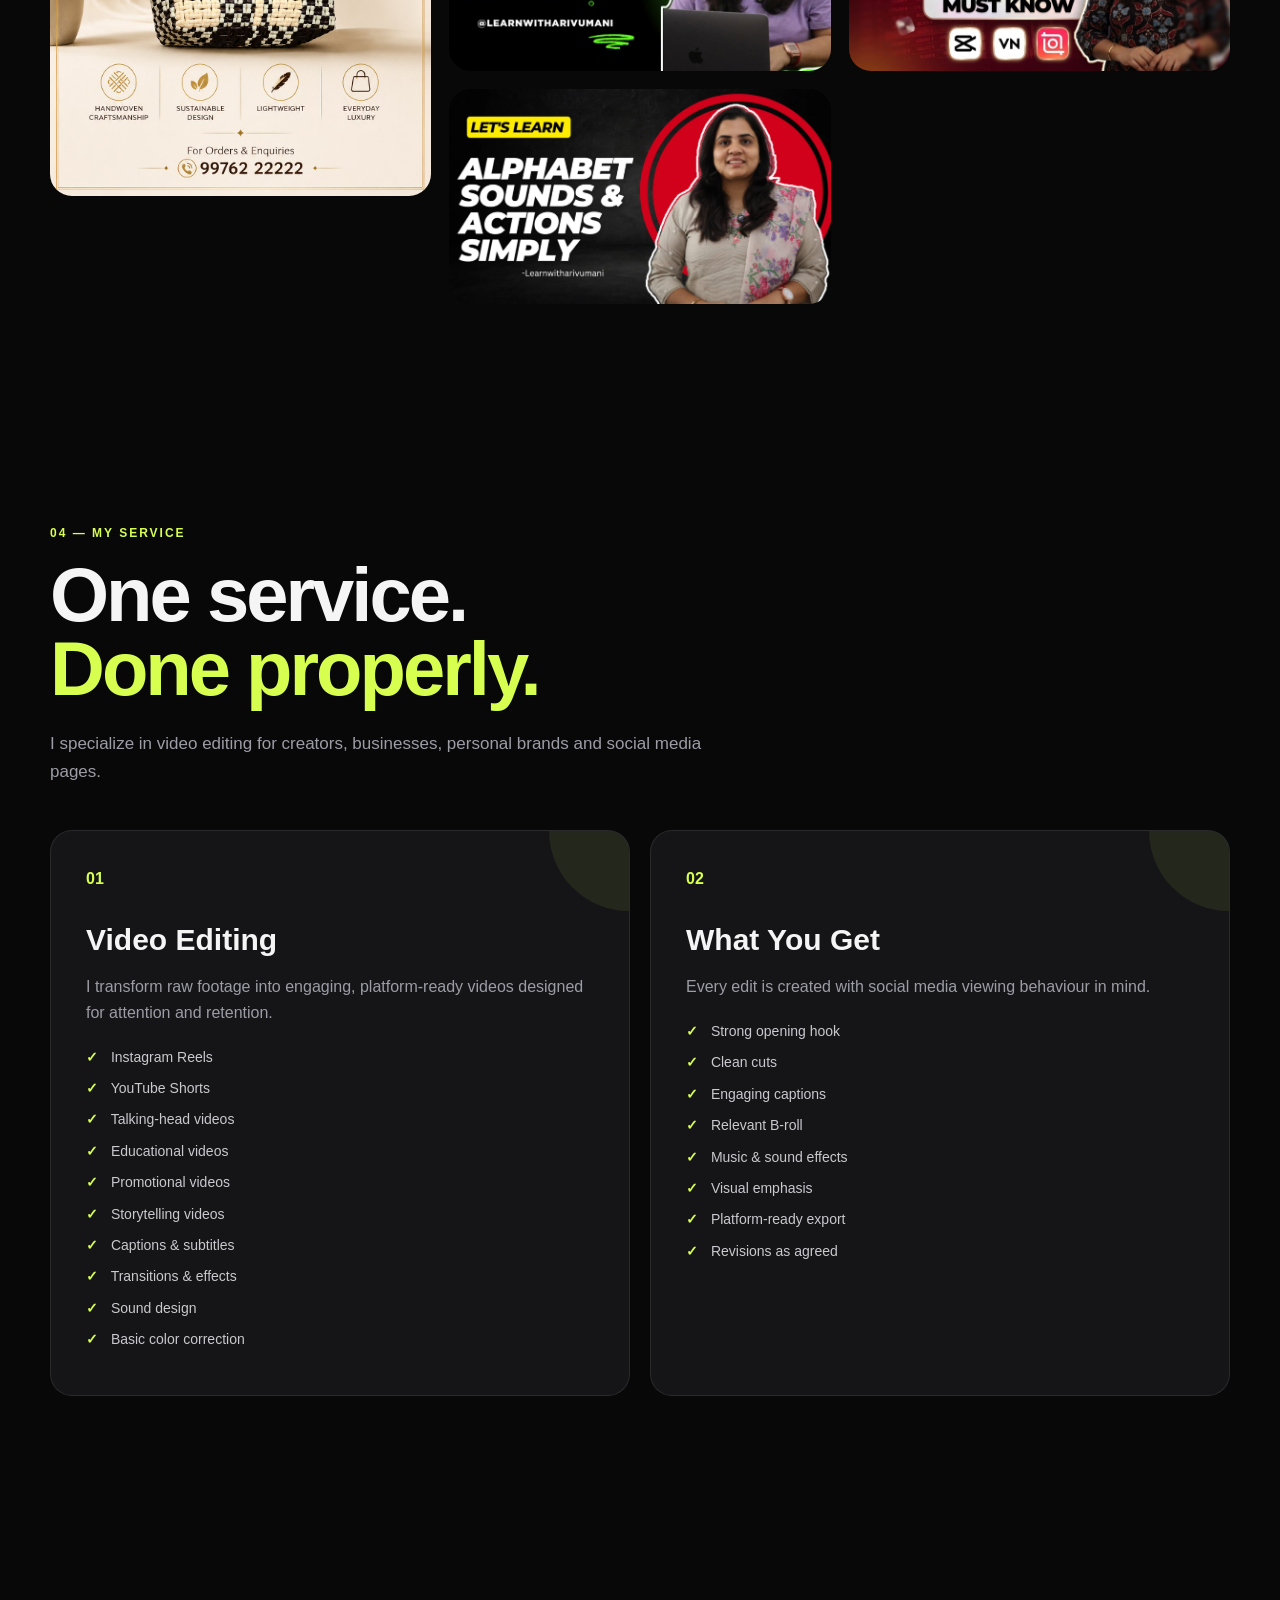
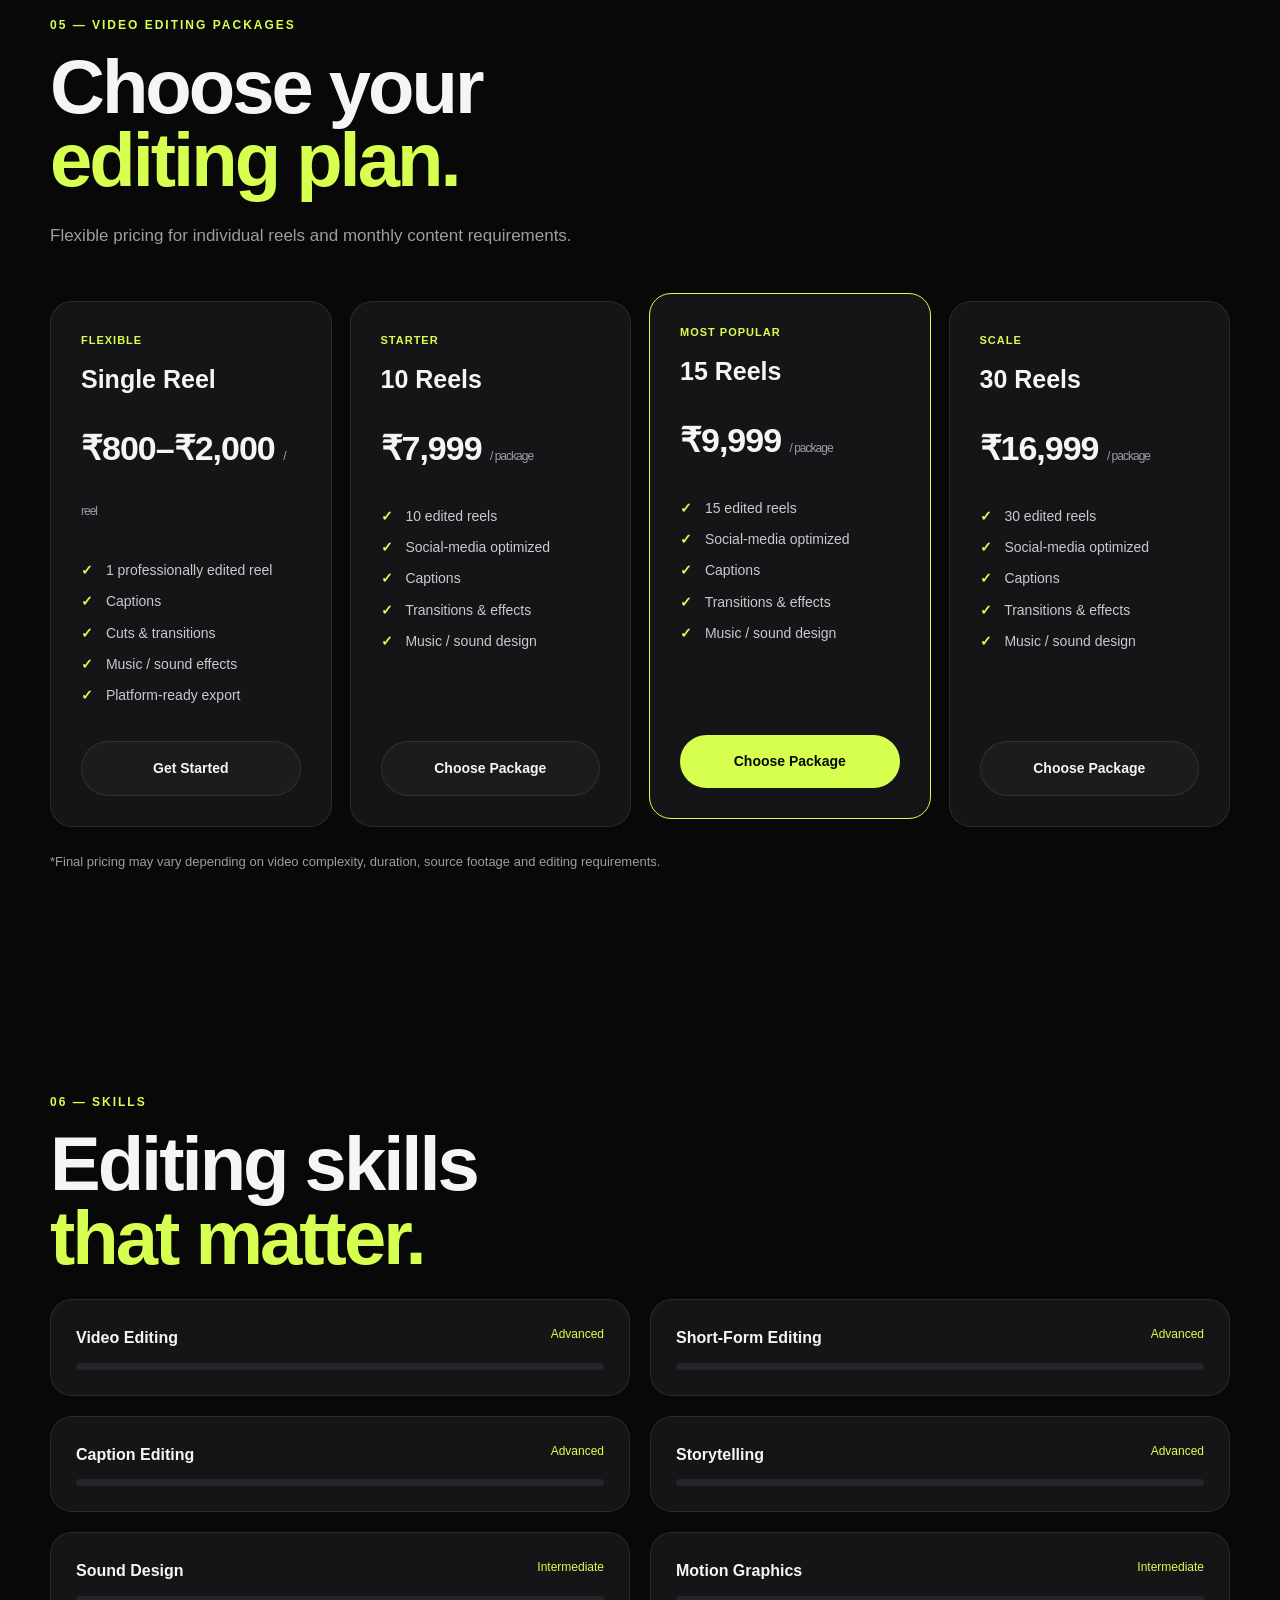
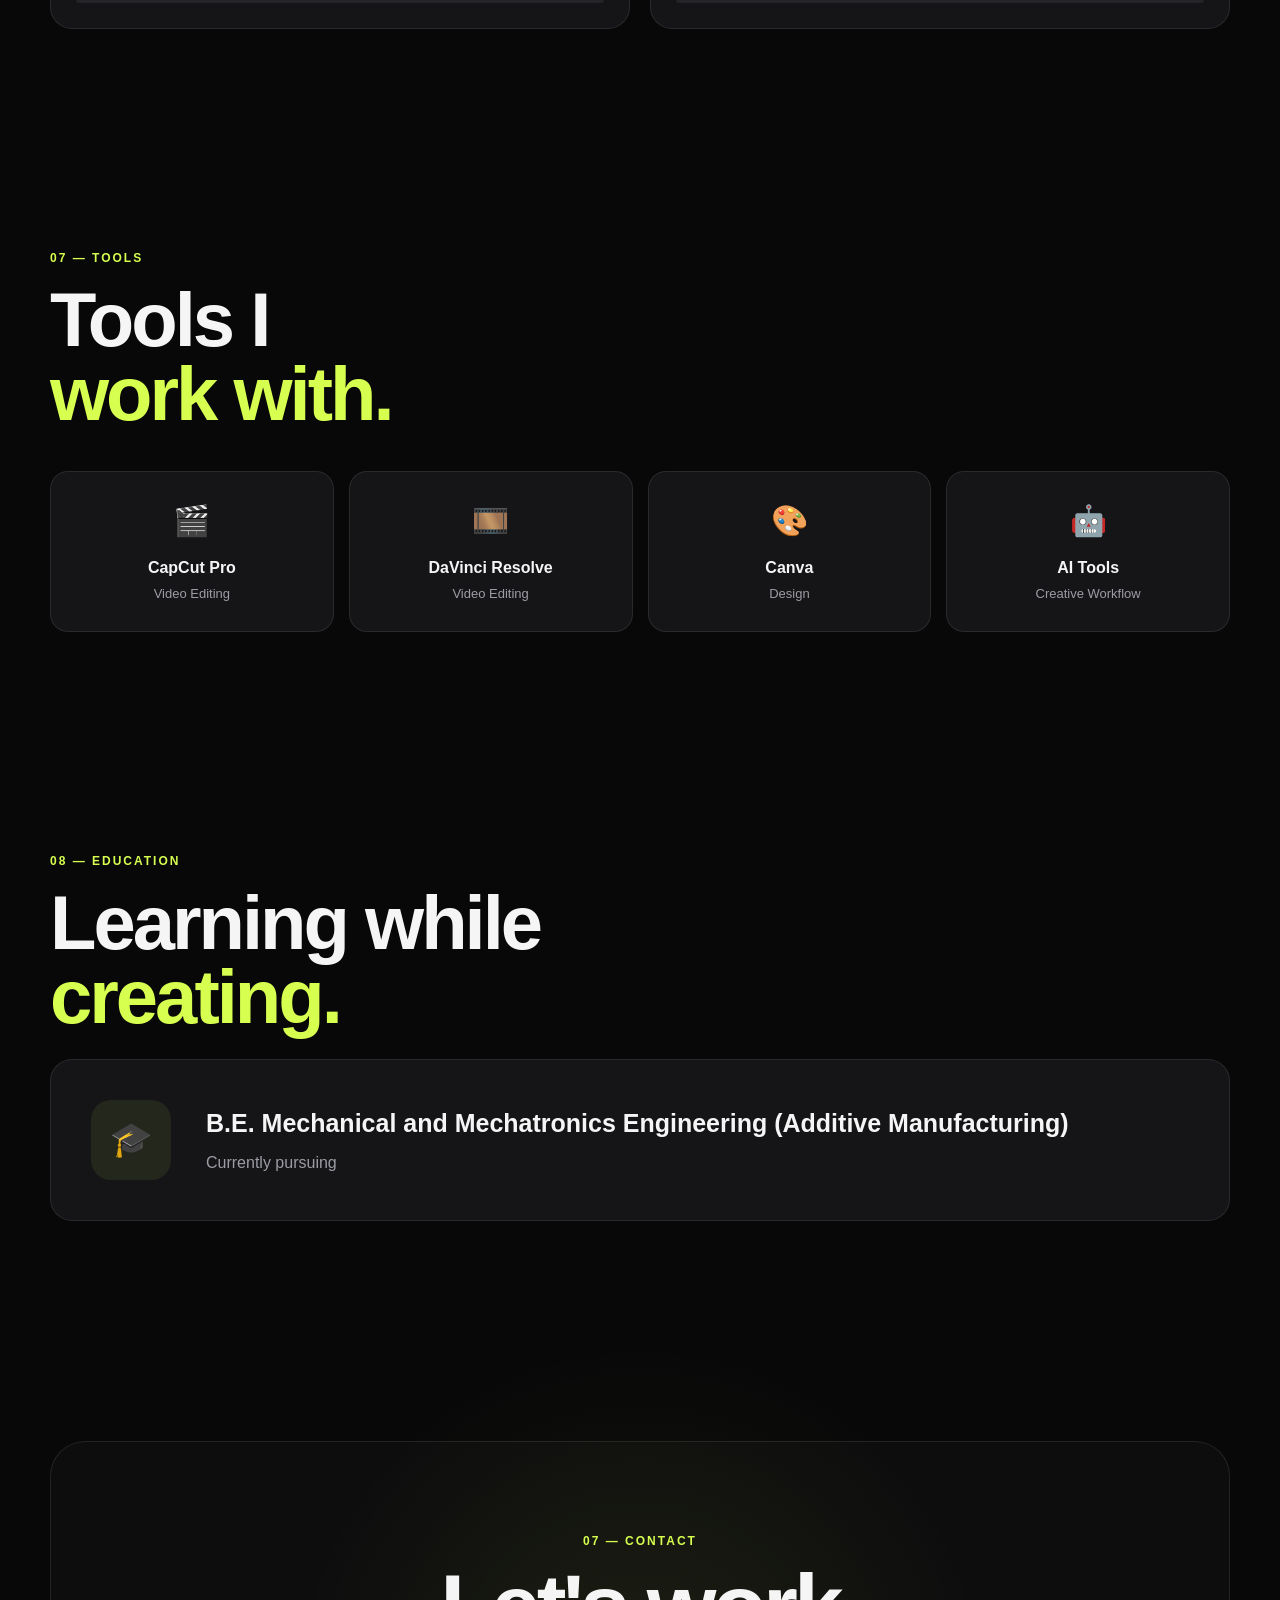
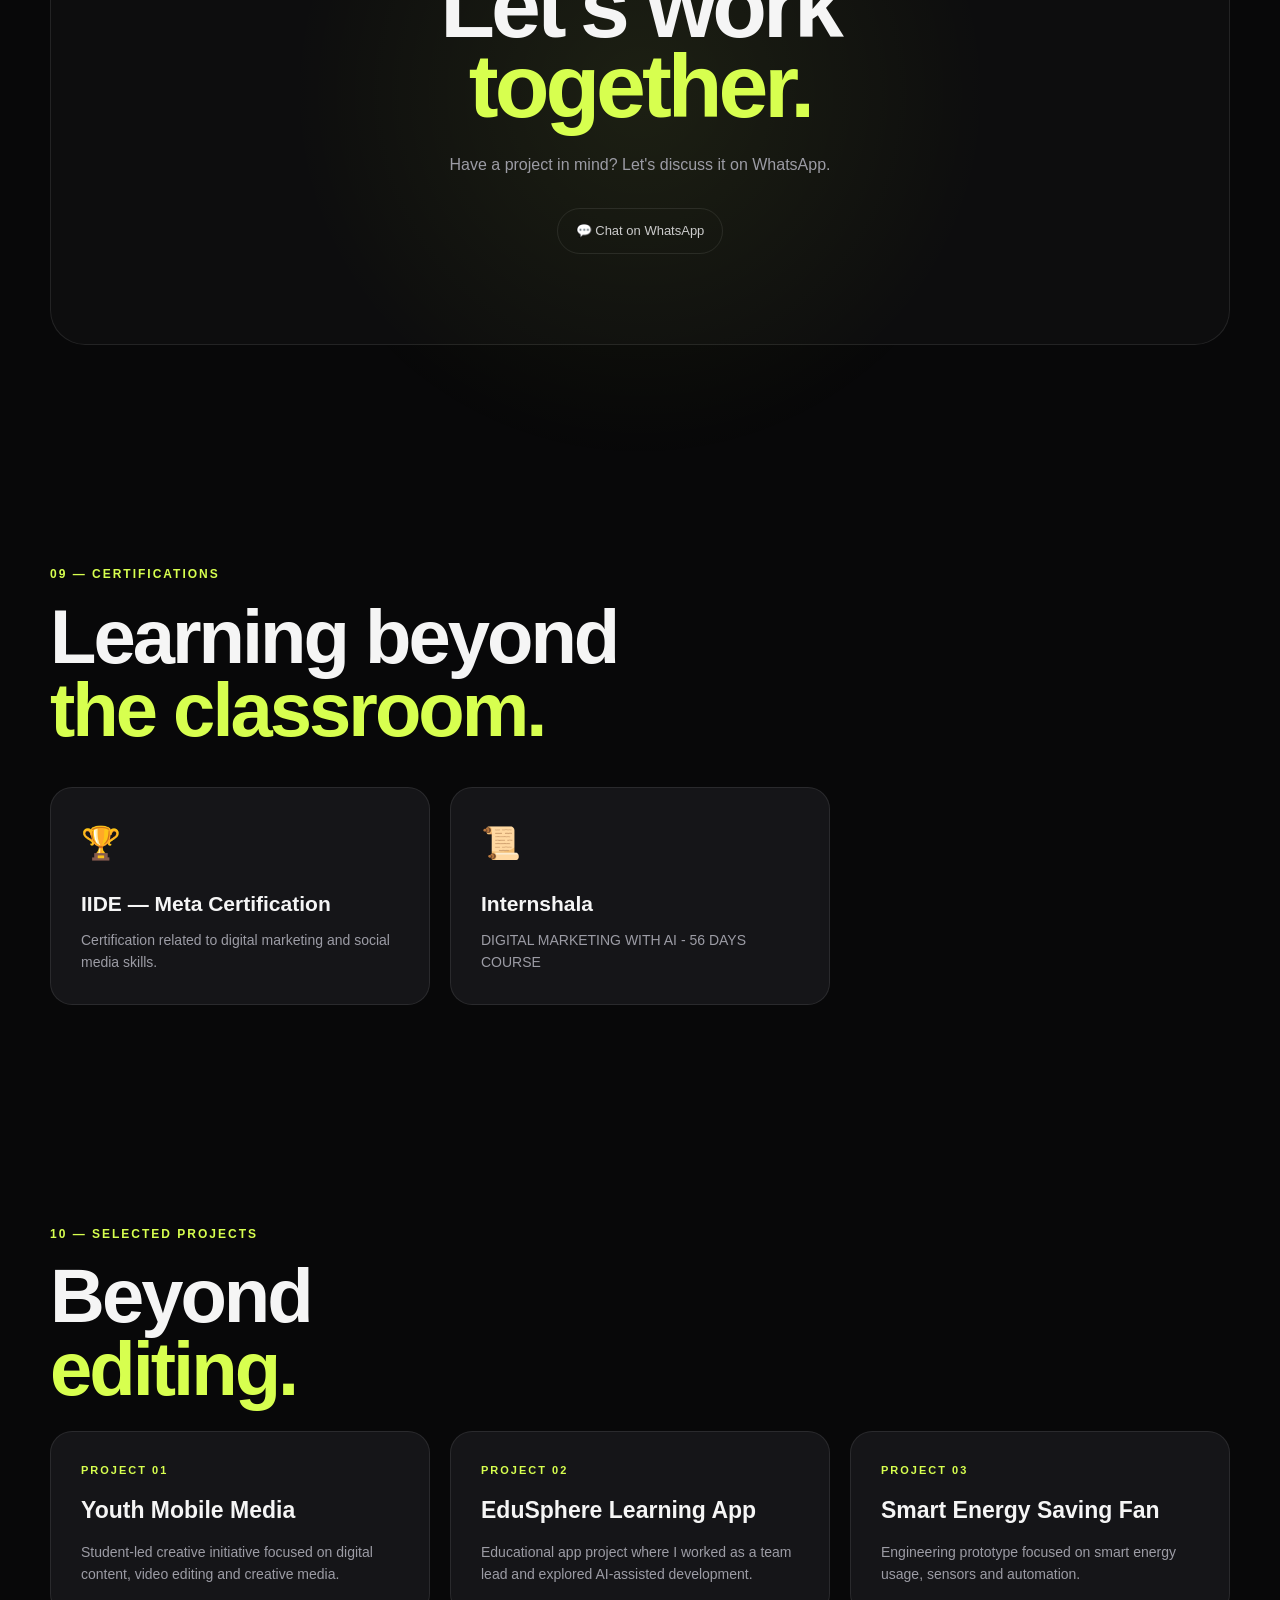
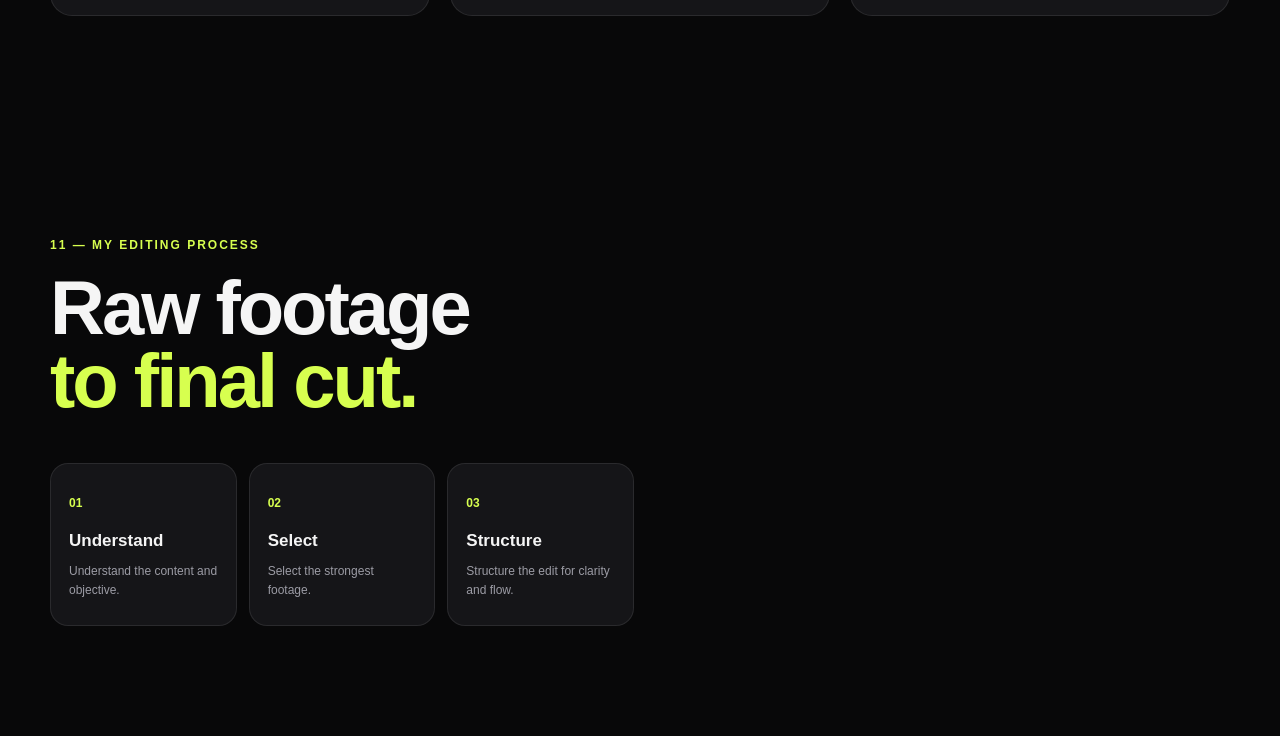
==== commit 785c2376: "Add files via upload" ====
--- a/index.html
+++ b/index.html
@@ -2683,7 +2683,7 @@
           -->
 
           <img
-            src="images/portofoliophoto.jpeg"
+            src="C:\Users\yuvan\OneDrive\Desktop\Documents\susipersonalportfolio\images\portofoliophoto.jpeg"
             alt="S. Suseendar"
             class="hero-photo"
           >
@@ -3064,8 +3064,8 @@
             <div class="video-preview">
 
               <video
-                src="C:\Users\yuvan\OneDrive\Desktop\Documents\susipersonalportfolio\videos\educational.mp4"
-                poster="C:\Users\yuvan\OneDrive\Desktop\Documents\susipersonalportfolio\images\education thumbnail.jpeg"
+                src="videos/educational.mp4"
+                poster="images/education thumbnail.jpeg"
                 controls
                 playsinline
                 preload="metadata"
@@ -3125,8 +3125,8 @@
             <div class="video-preview">
 
               <video
-                src="C:\Users\yuvan\OneDrive\Desktop\Documents\susipersonalportfolio\videos\promotional.mp4"
-                poster="C:\Users\yuvan\OneDrive\Desktop\Documents\susipersonalportfolio\images\promotional thumbnail.jpeg"
+                src="videos/promotional.mp4"
+                poster="images/promotional thumbnail.jpeg"
                 controls
                 playsinline
                 preload="metadata"
@@ -3186,8 +3186,8 @@
             <div class="video-preview">
 
               <video
-                src="C:\Users\yuvan\OneDrive\Desktop\Documents\susipersonalportfolio\videos\fitness.mp4"
-                poster="C:\Users\yuvan\OneDrive\Desktop\Documents\susipersonalportfolio\images\fitness coach thumbnail.jpeg"
+                src="videos/fitness.mp4"
+                poster="images/fitness coach thumbnail.jpeg"
                 controls
                 playsinline
                 preload="metadata"
@@ -3247,8 +3247,8 @@
             <div class="video-preview">
 
               <video
-                src="C:\Users\yuvan\OneDrive\Desktop\Documents\susipersonalportfolio\videos\cinematic.mp4"
-                poster="C:\Users\yuvan\OneDrive\Desktop\Documents\susipersonalportfolio\images\cinematic thumbnail.jpeg"
+                src="videos/cinematic.mp4"
+                poster="images/cinematic thumbnail.jpeg"
                 controls
                 playsinline
                 preload="metadata"
@@ -3308,8 +3308,8 @@
             <div class="video-preview">
 
               <video
-                src="C:\Users\yuvan\OneDrive\Desktop\Documents\susipersonalportfolio\videos\achivement.mp4"
-                poster="C:\Users\yuvan\OneDrive\Desktop\Documents\susipersonalportfolio\images\achievement thumbnail.jpeg"
+                src="videos/achivement.mp4"
+                poster="images/achievement thumbnail.jpeg"
                 controls
                 playsinline
                 preload="metadata"
@@ -3412,7 +3412,7 @@
           <div class="poster-card">
 
             <img
-              src="C:\Users\yuvan\OneDrive\Desktop\Documents\susipersonalportfolio\images\poster design 1.jpeg"
+              src="images/poster design 1.jpeg"
               alt="Poster Design 01"
             >
 
@@ -3434,7 +3434,7 @@
           <div class="poster-card">
 
             <img
-              src="C:\Users\yuvan\OneDrive\Desktop\Documents\susipersonalportfolio\images\poster design 2.jpeg"
+              src="images/poster design 2.jpeg"
               alt="Poster Design 02"
             >
 
@@ -3456,7 +3456,7 @@
           <div class="poster-card">
 
             <img
-              src="C:\Users\yuvan\OneDrive\Desktop\Documents\susipersonalportfolio\images\poster design 3.jpeg"
+              src="images/poster design 3.jpeg"
               alt="Poster Design 03"
             >
 
@@ -3478,7 +3478,7 @@
           <div class="poster-card">
 
             <img
-              src="C:\Users\yuvan\OneDrive\Desktop\Documents\susipersonalportfolio\images\poster design 4.jpeg"
+              src="images/poster design 4.jpeg"
               alt="Poster Design 04"
             >
 
@@ -3500,7 +3500,7 @@
           <div class="poster-card">
 
             <img
-              src="C:\Users\yuvan\OneDrive\Desktop\Documents\susipersonalportfolio\images\poster design 5.jpeg"
+              src="images/poster design 5.jpeg"
               alt="Poster Design 05"
             >
 
@@ -3522,7 +3522,7 @@
           <div class="poster-card">
 
             <img
-              src="C:\Users\yuvan\OneDrive\Desktop\Documents\susipersonalportfolio\images\poster design 6.jpeg"
+              src="images/poster design 6.jpeg"
               alt="Poster Design 06"
             >
 
@@ -4813,4 +4813,4 @@
 </script>
 
 </body>
-</html>
+</html>
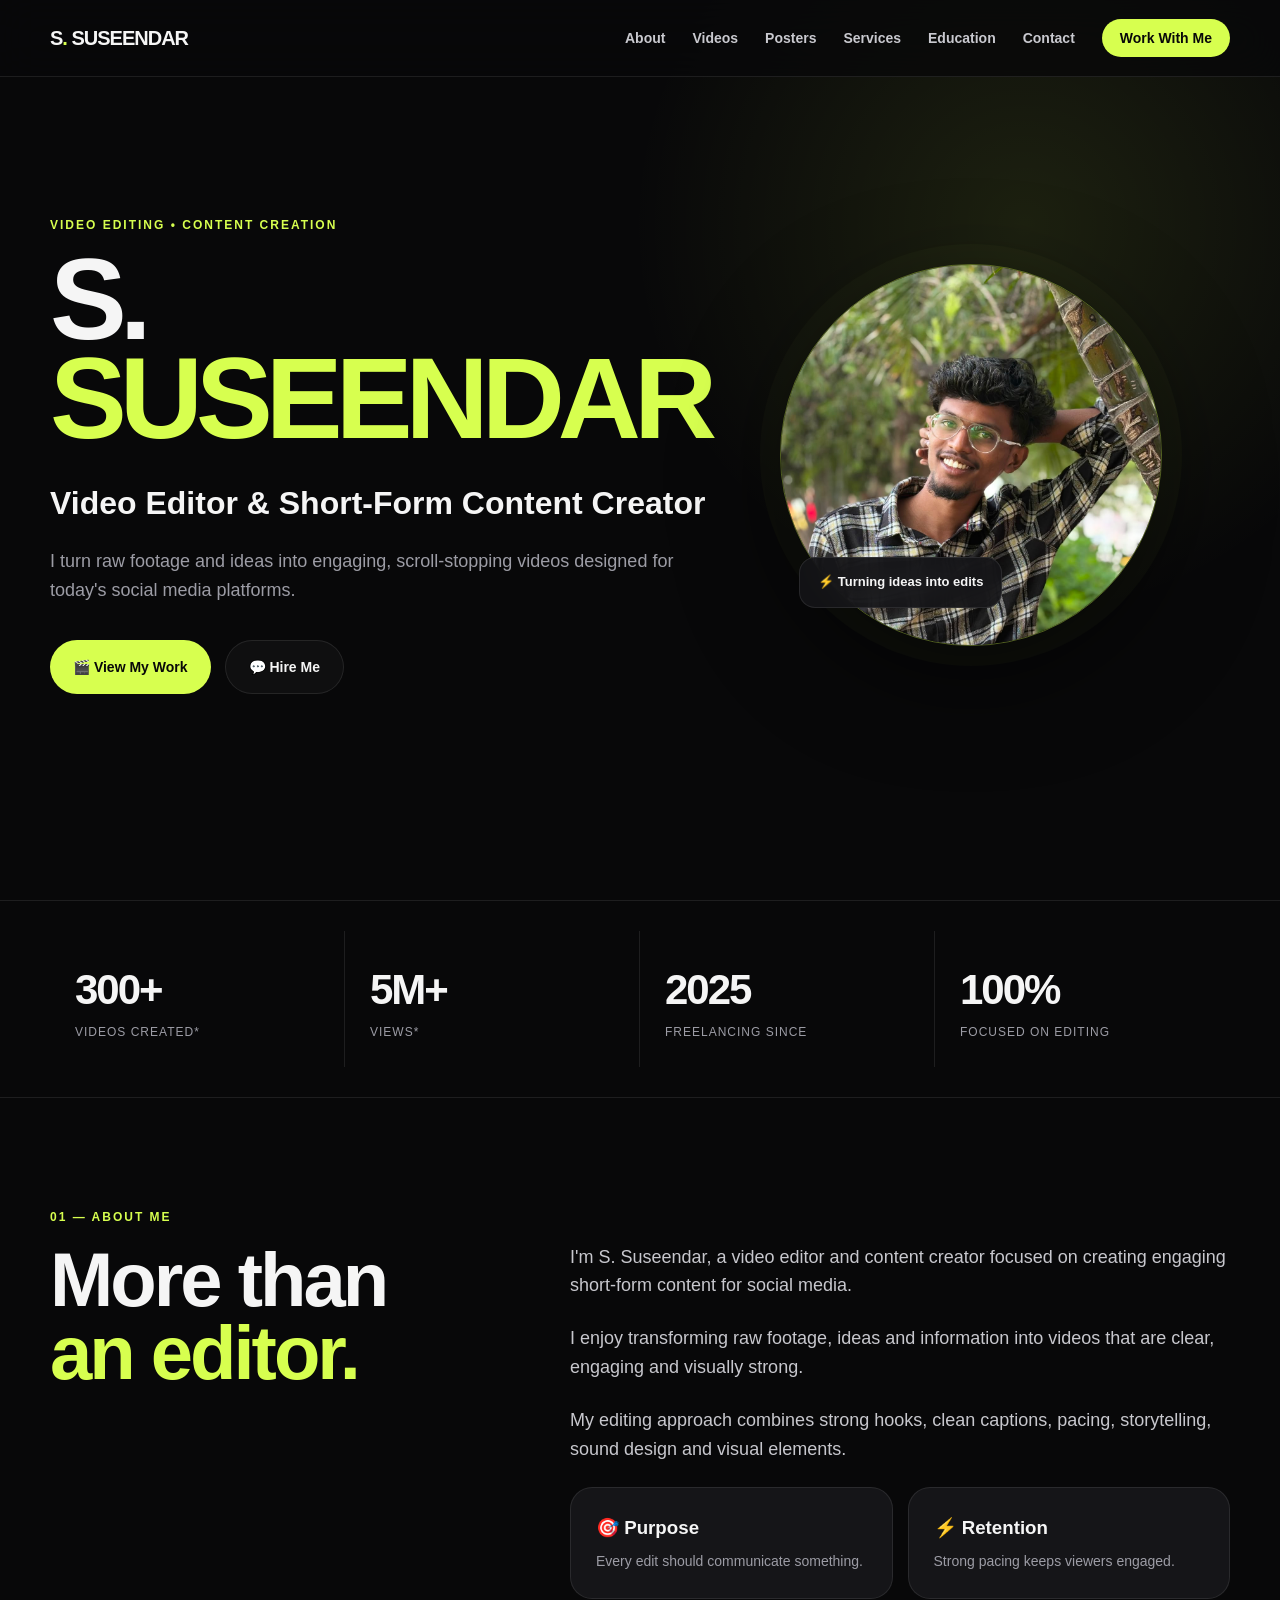
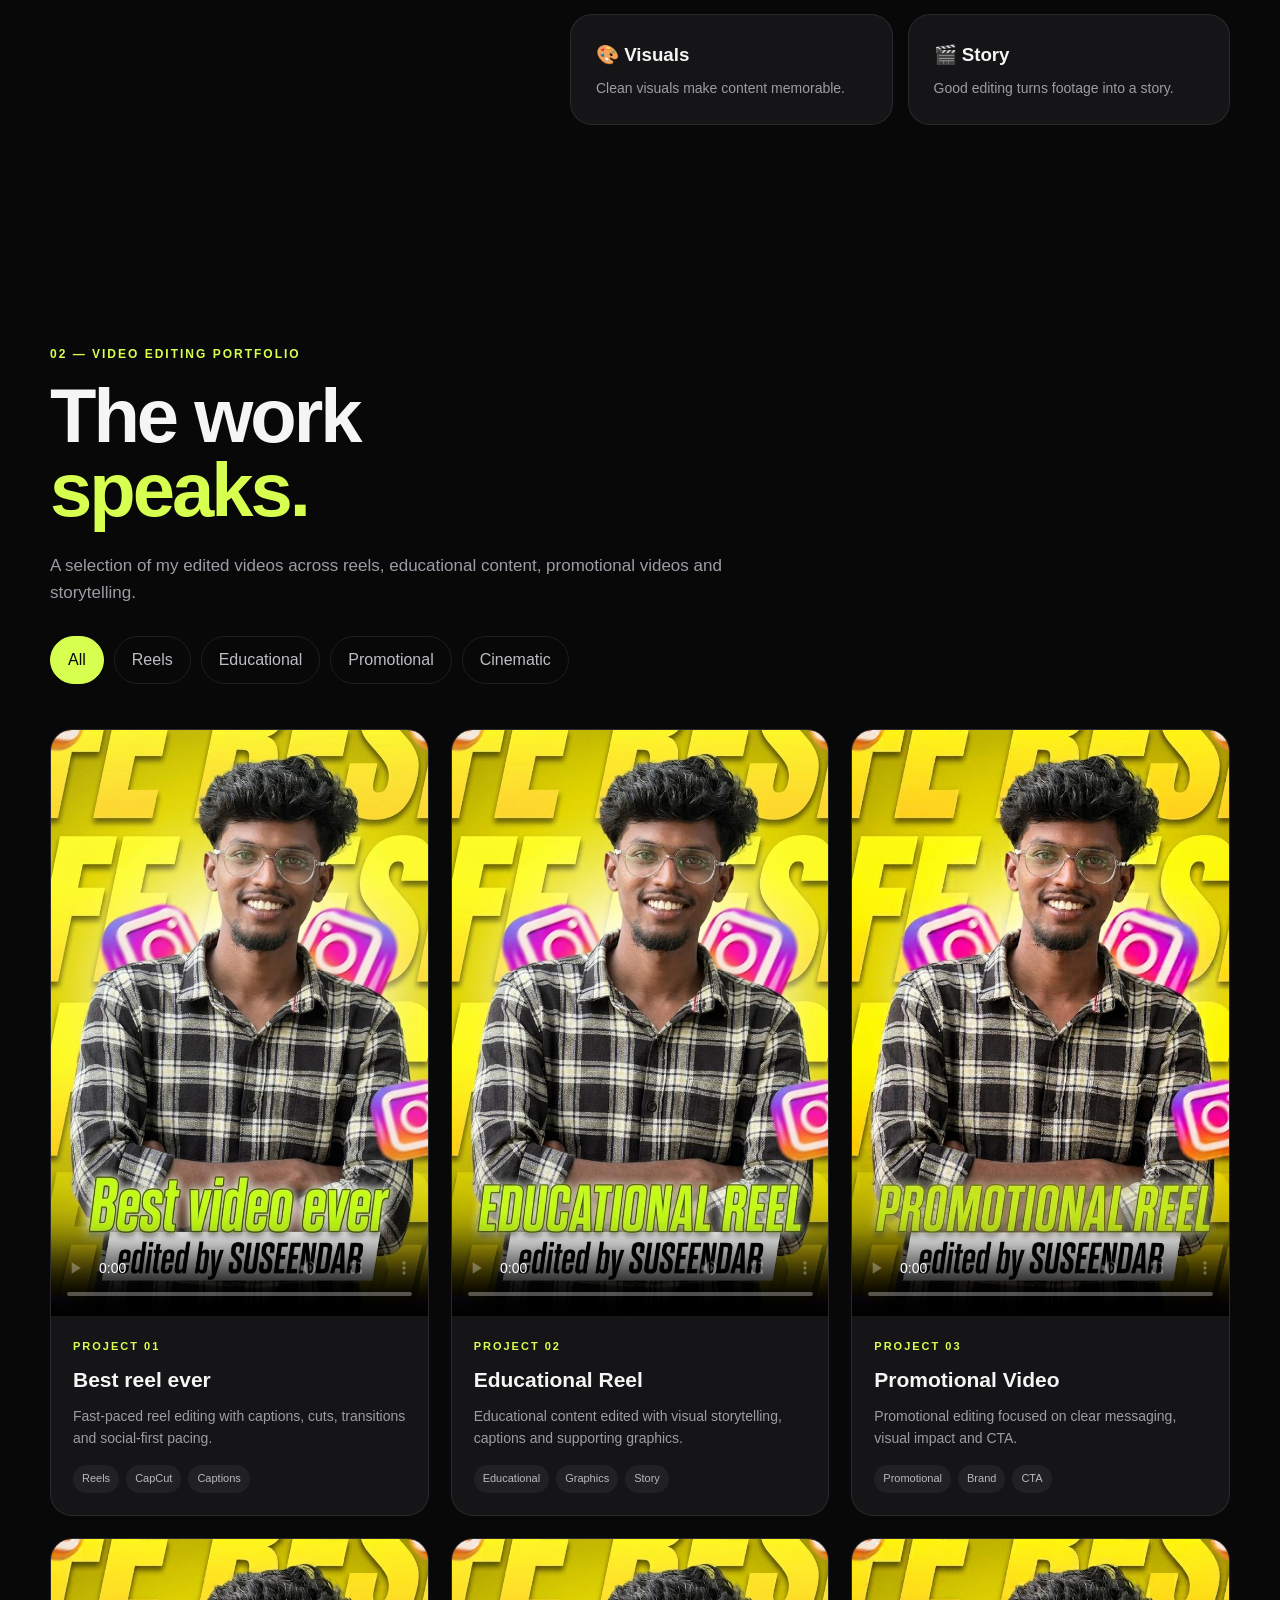
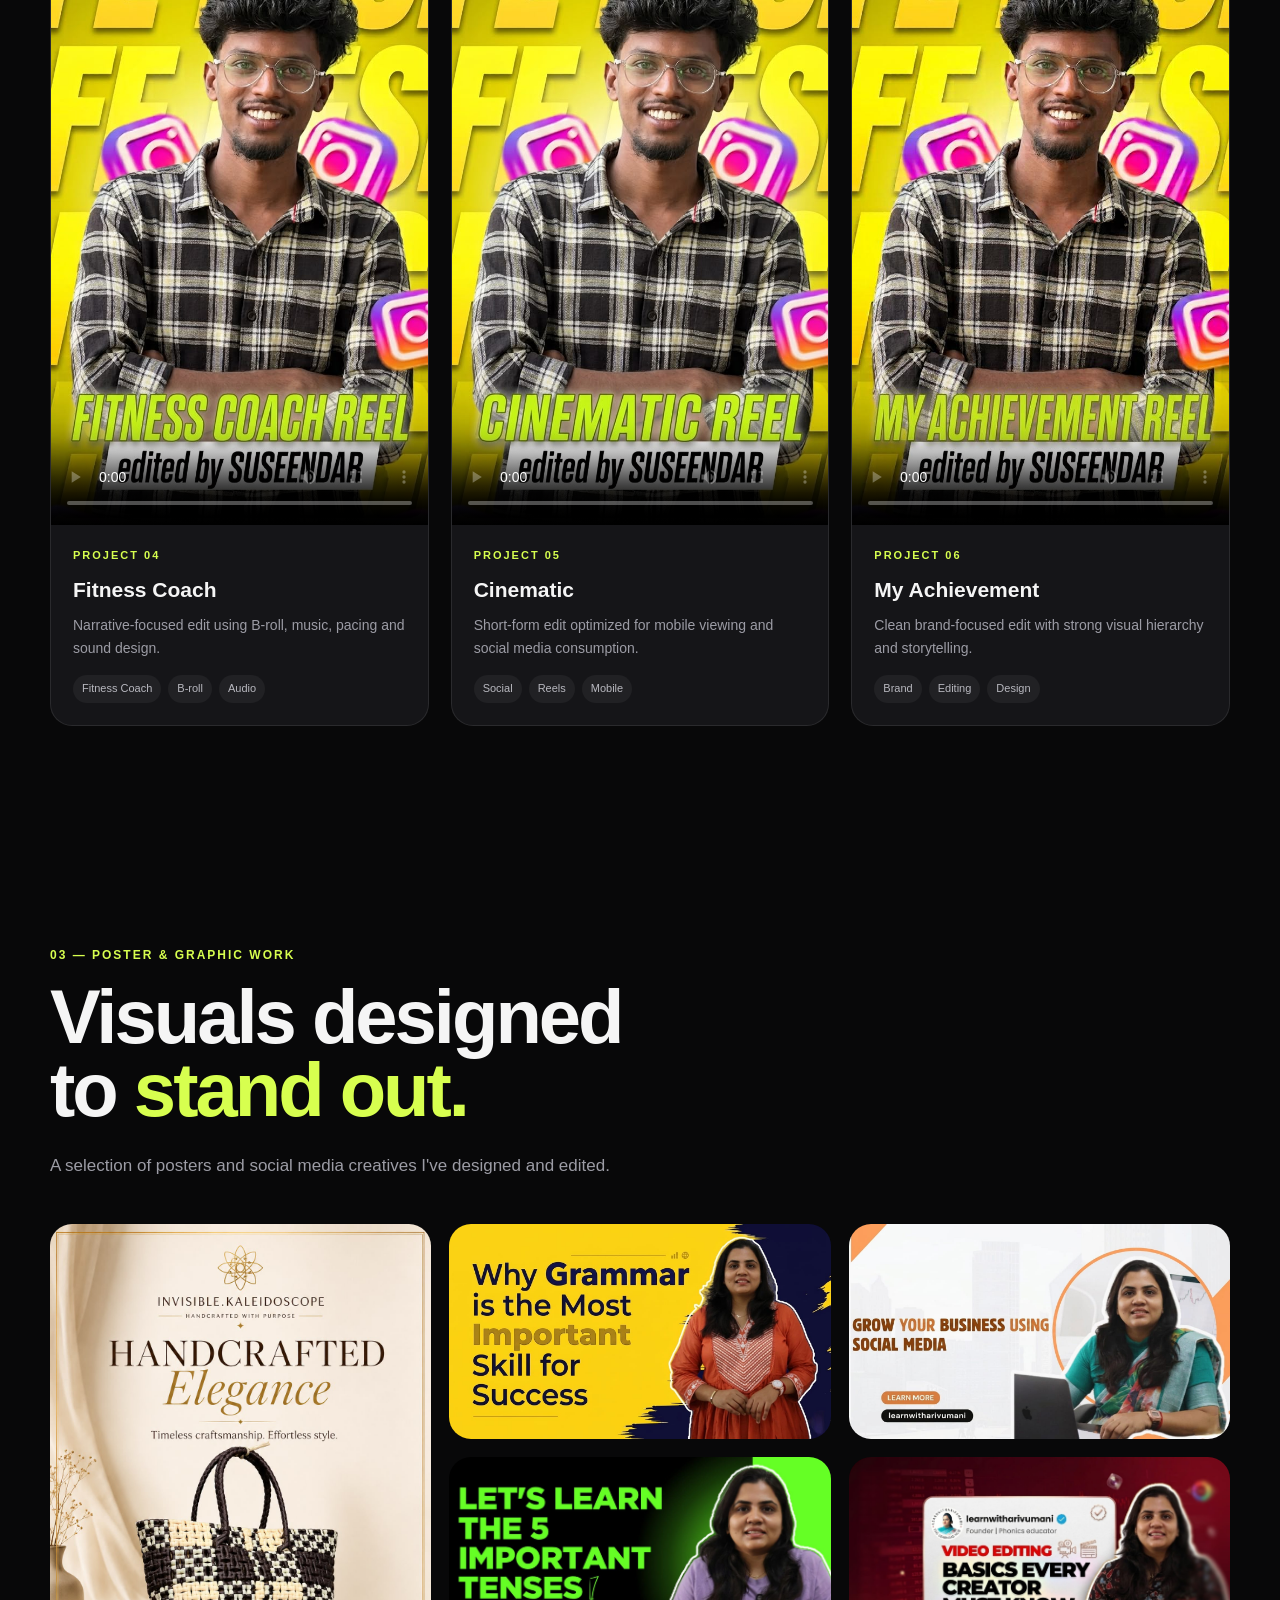
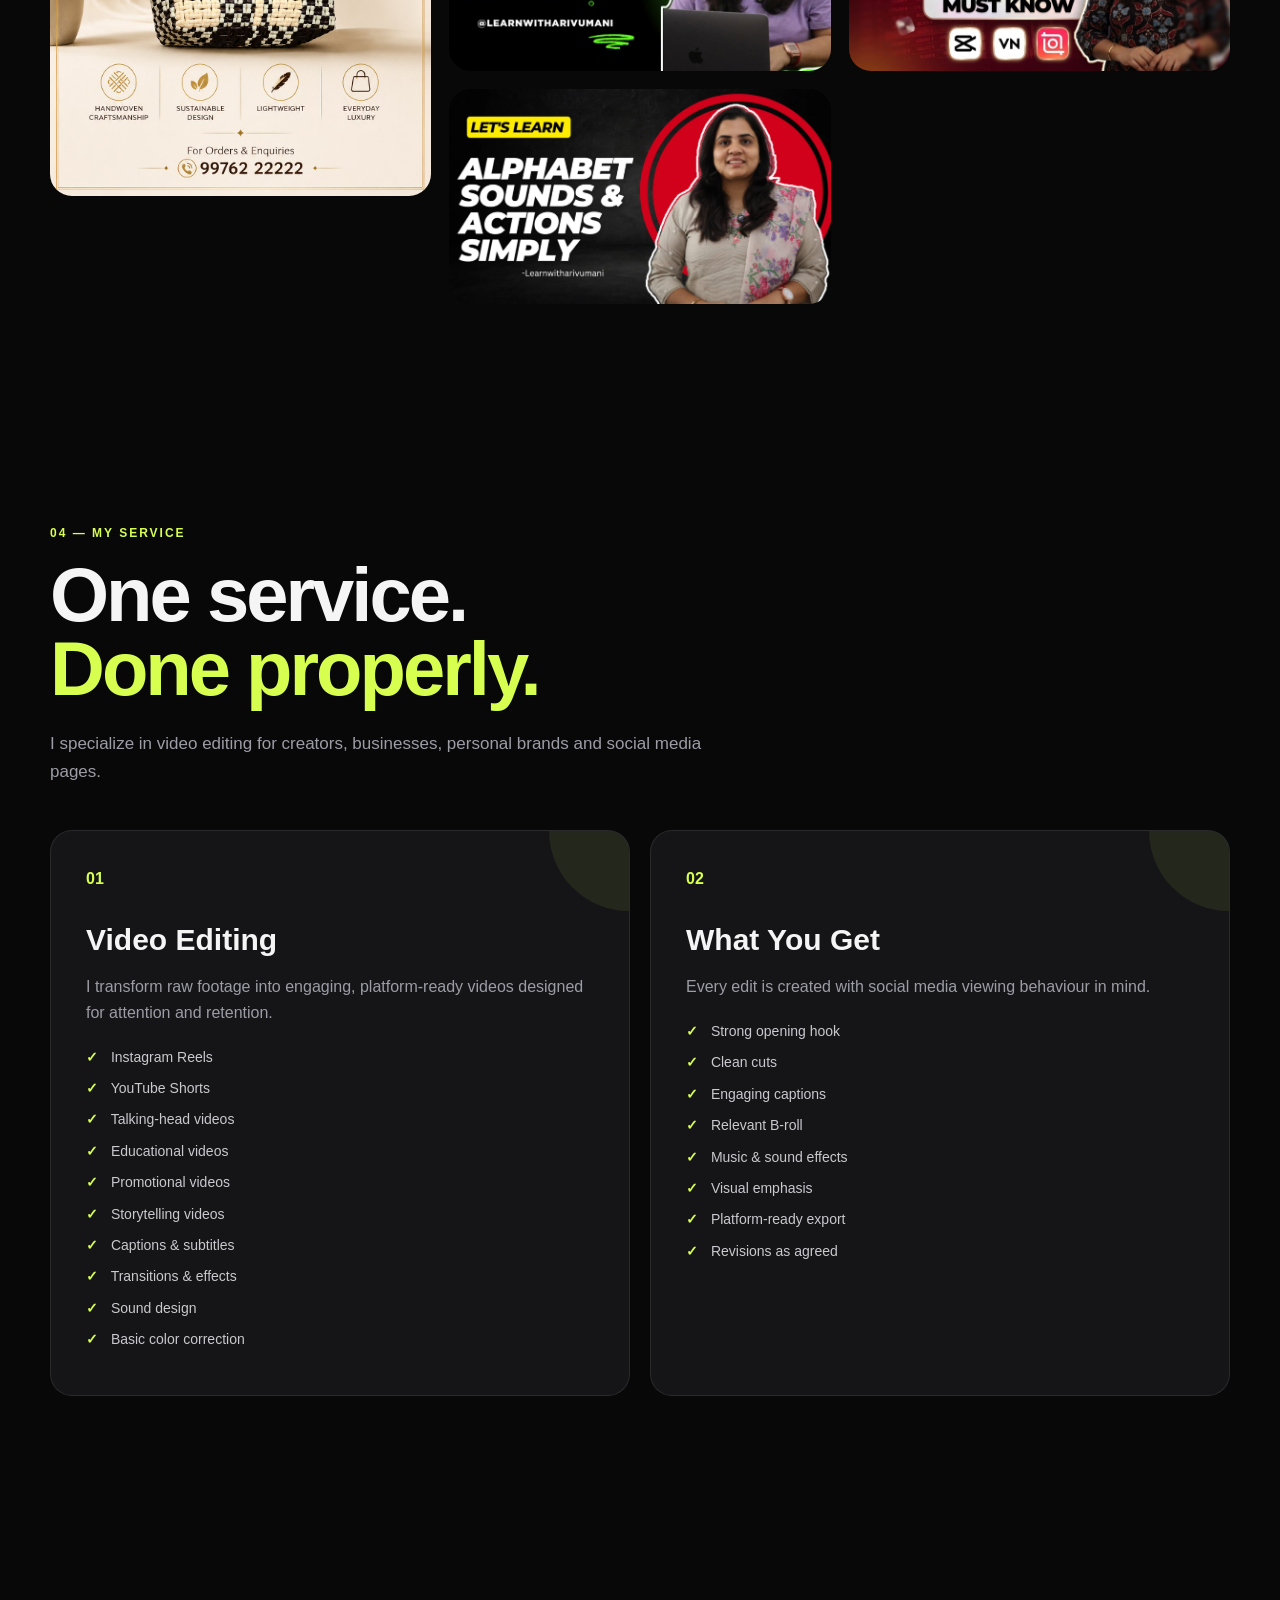
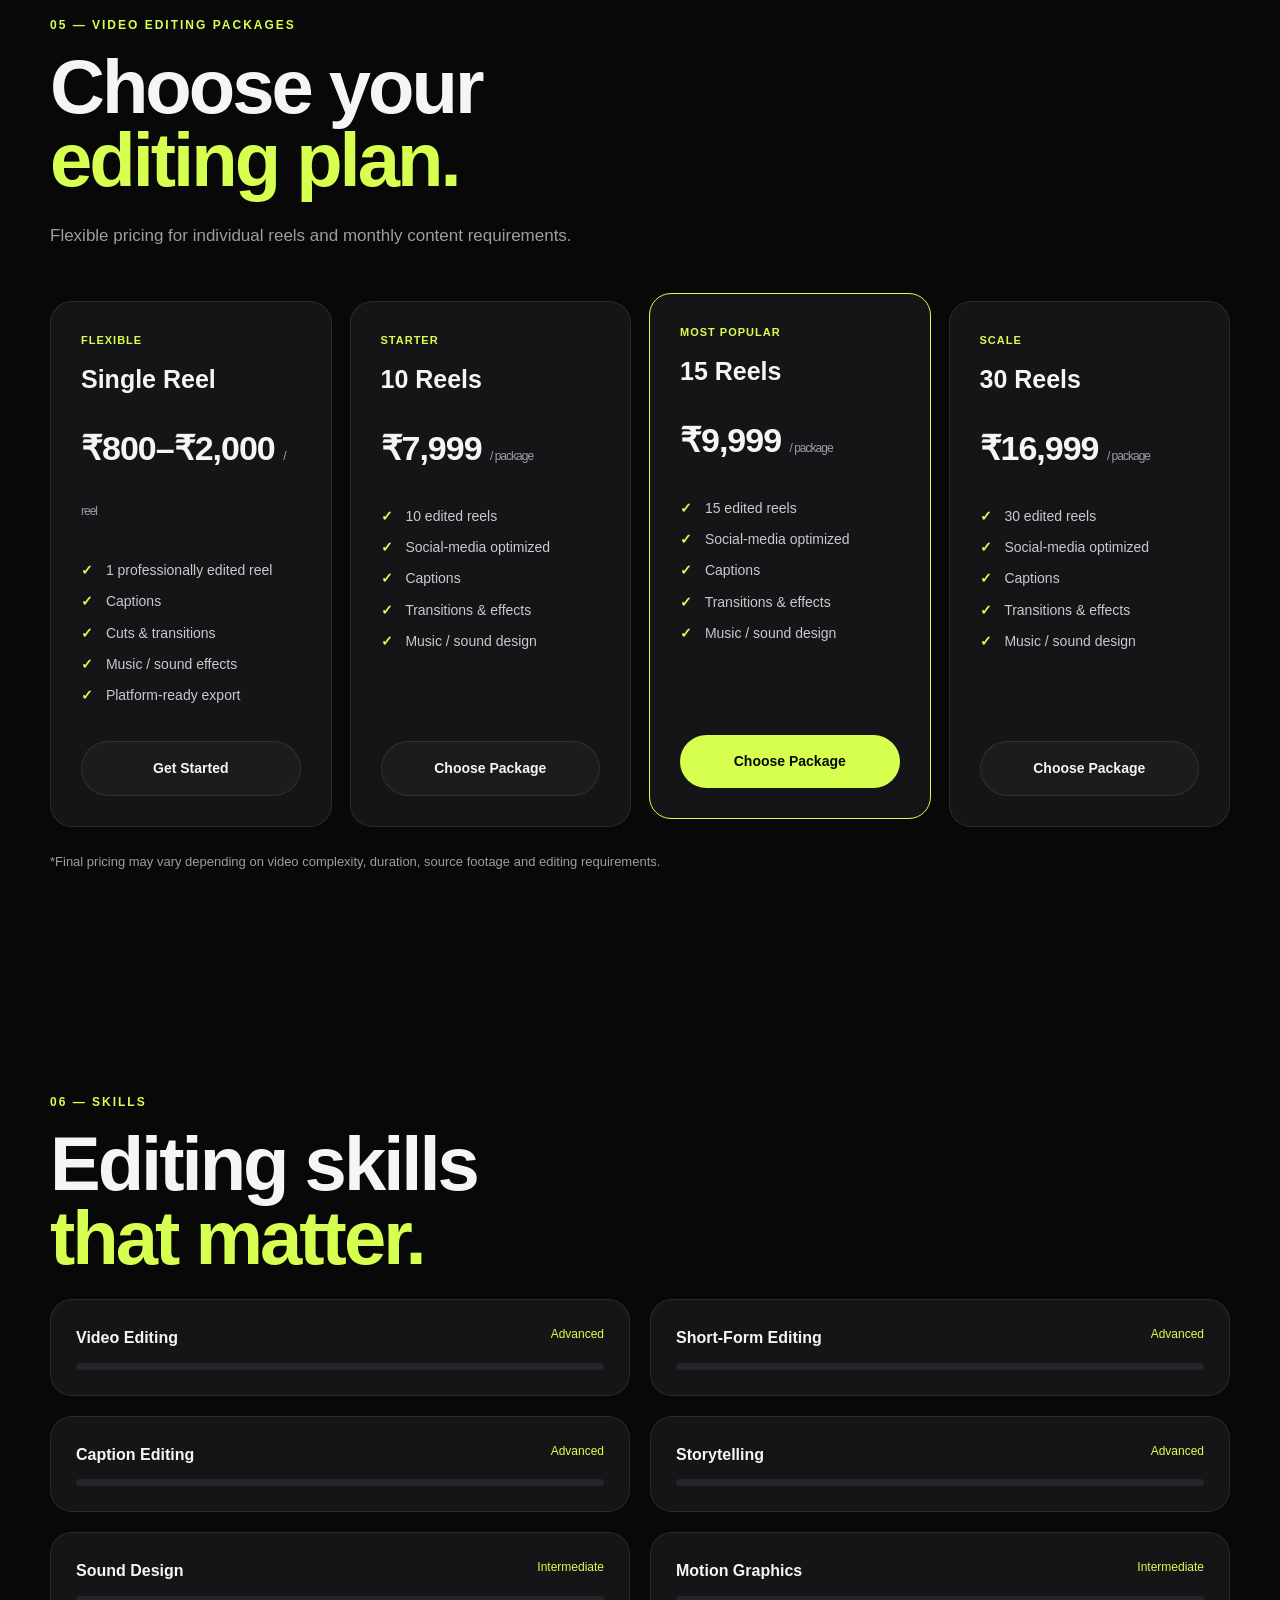
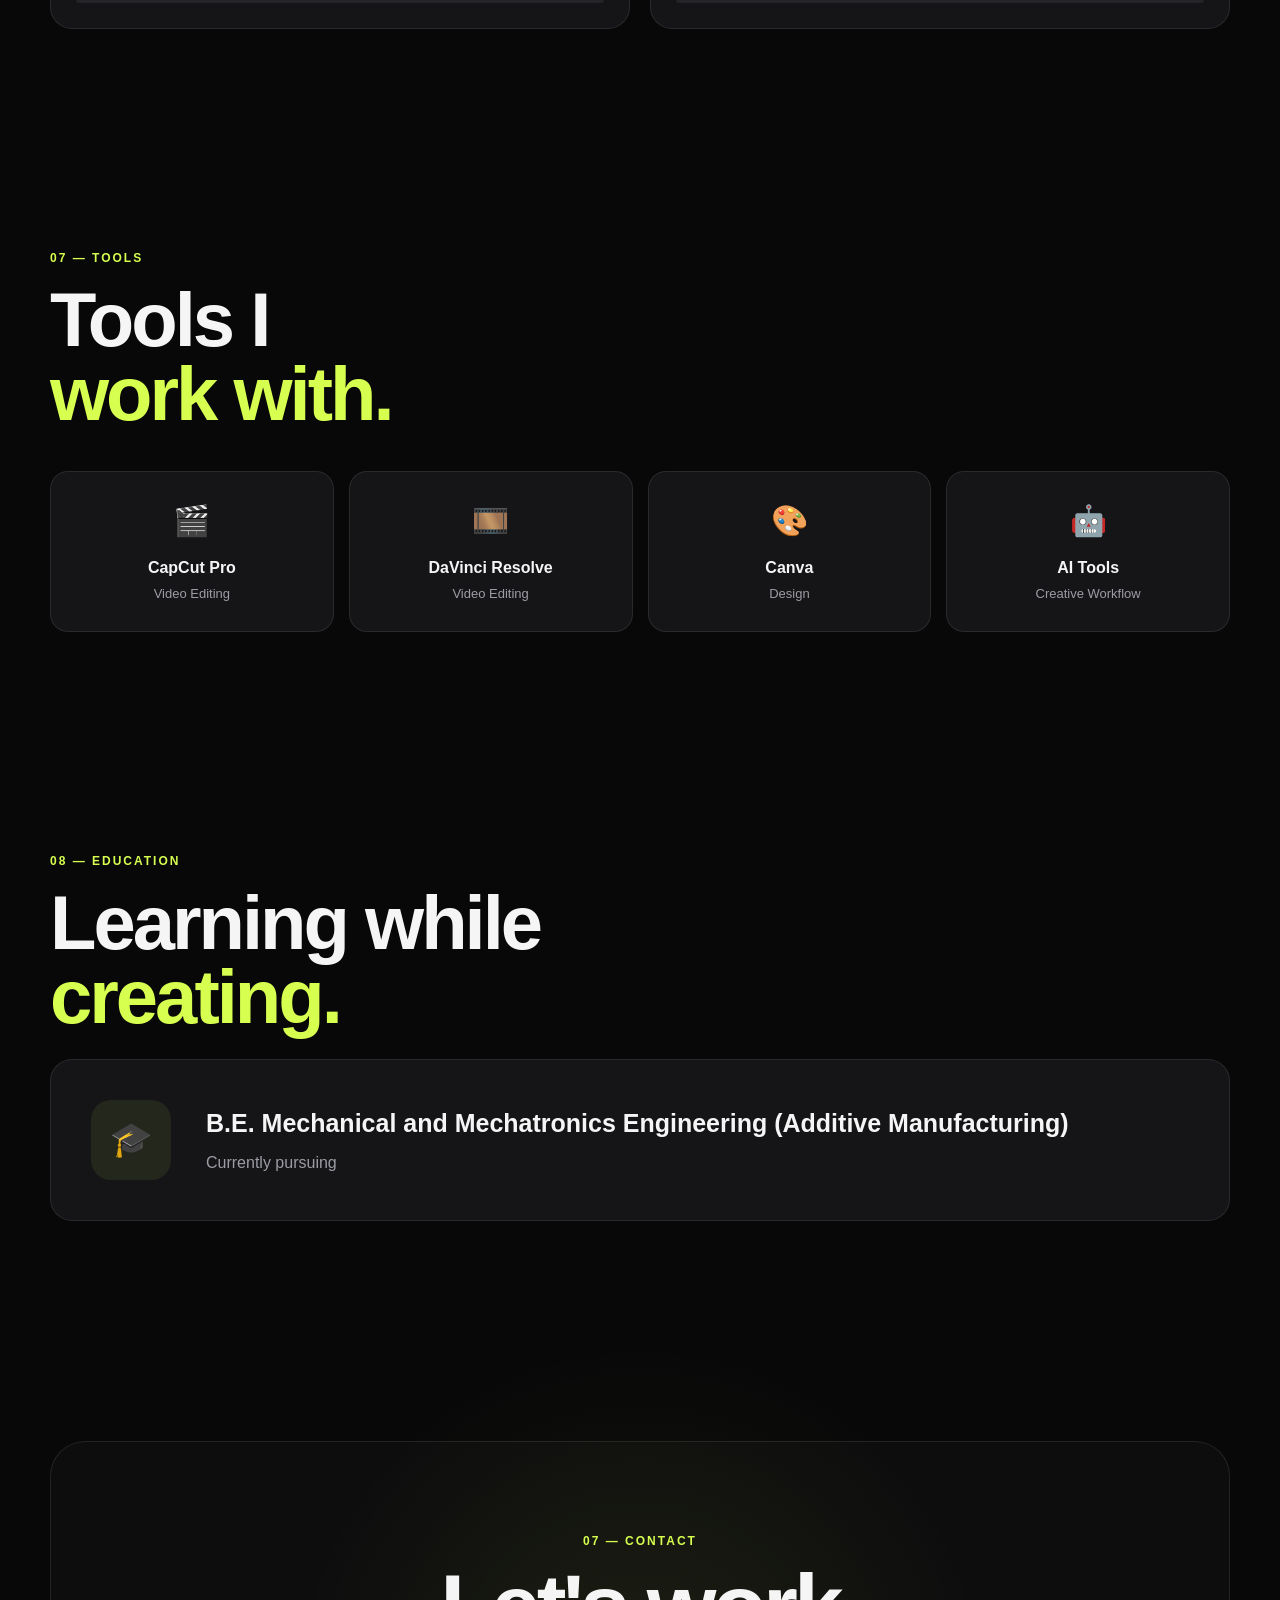
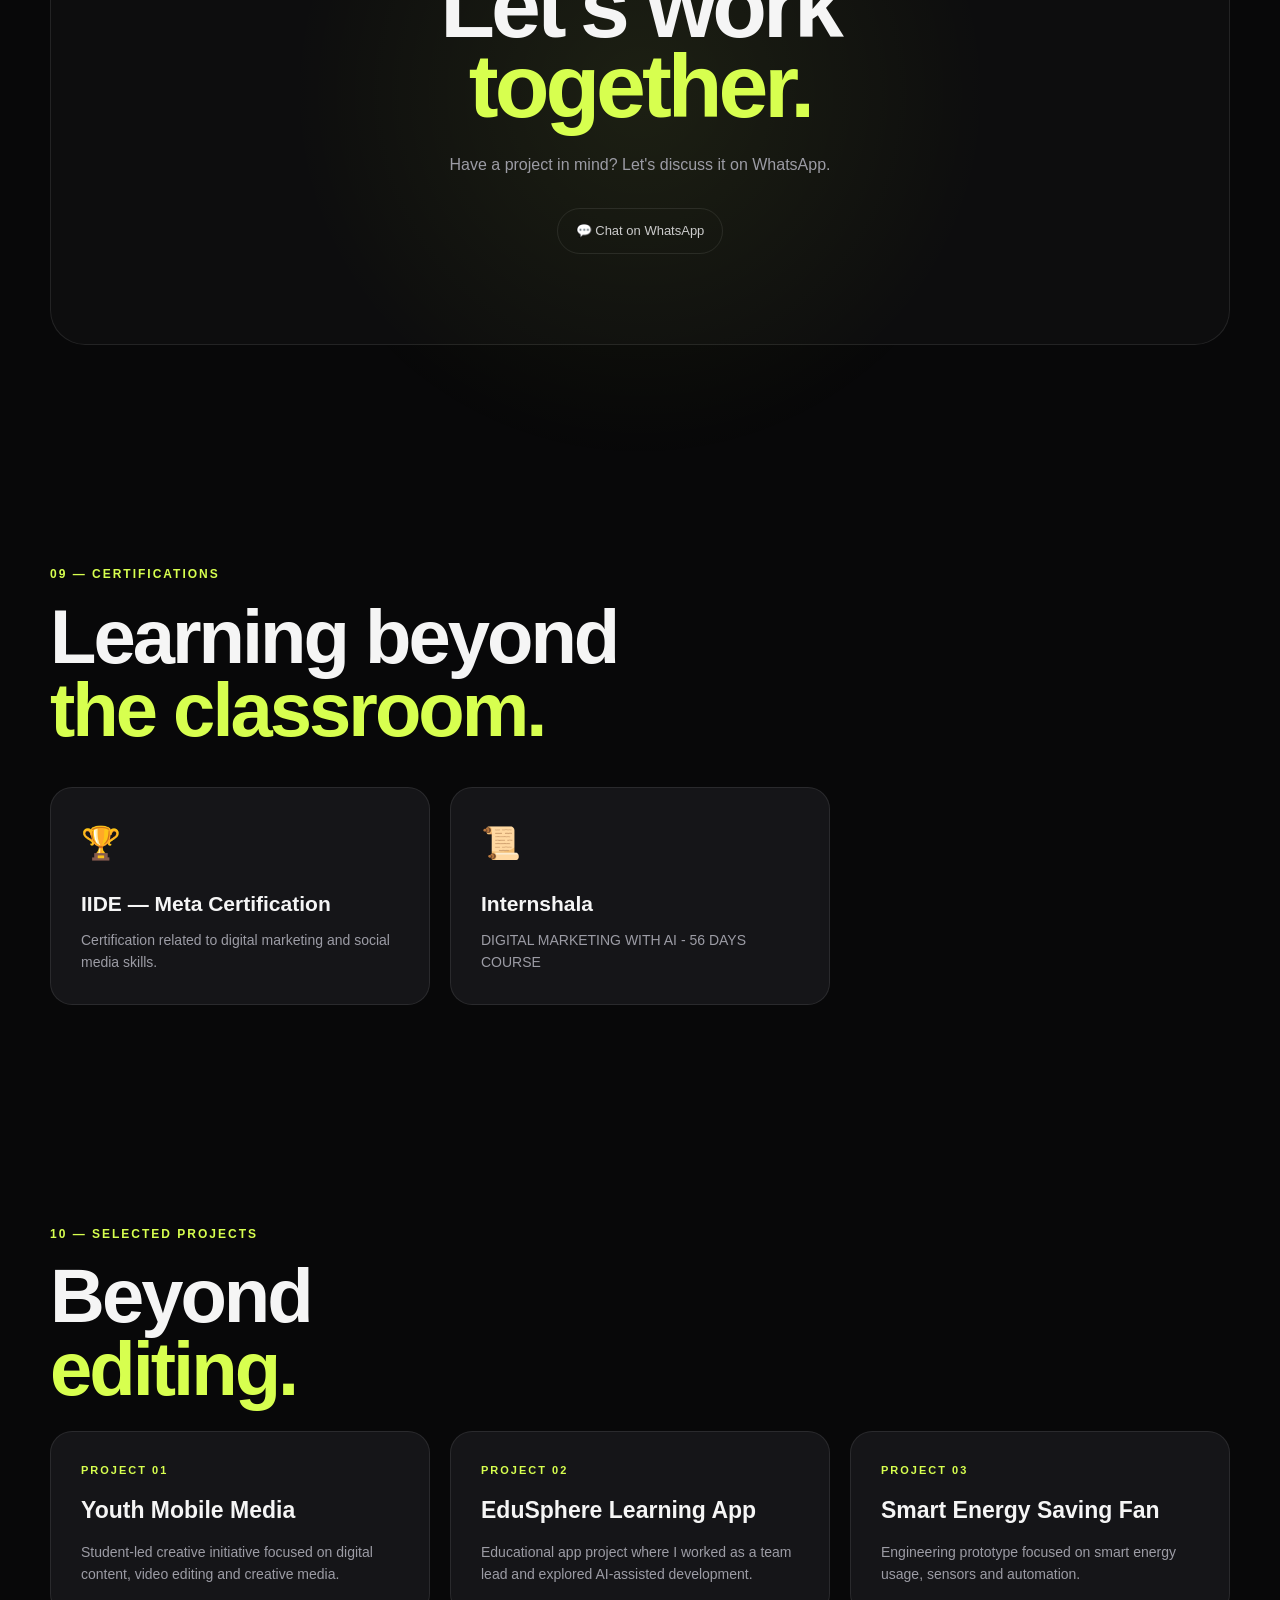
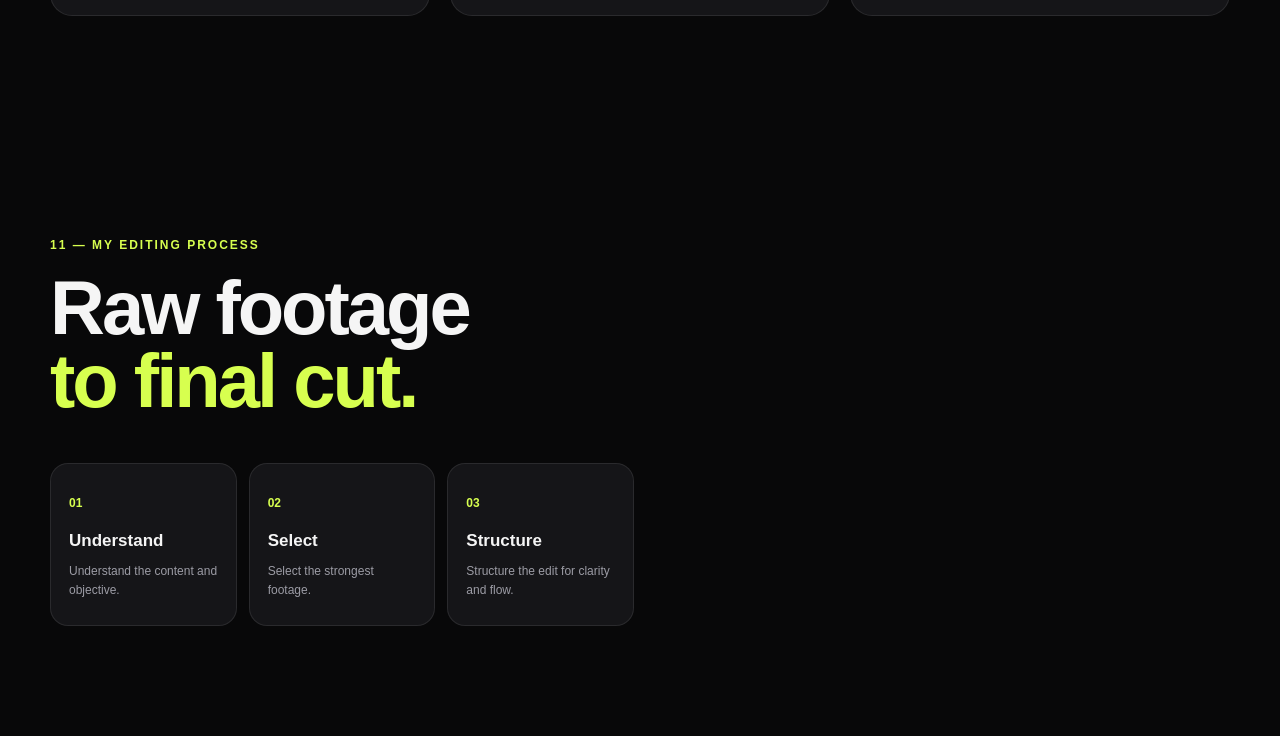
==== commit abf80e44: "Add files via upload" ====
--- a/index.html
+++ b/index.html
@@ -2683,7 +2683,7 @@
           -->
 
           <img
-            src="C:\Users\yuvan\OneDrive\Desktop\Documents\susipersonalportfolio\images\portofoliophoto.jpeg"
+            src="images/portofoliophoto.jpeg"
             alt="S. Suseendar"
             class="hero-photo"
           >
